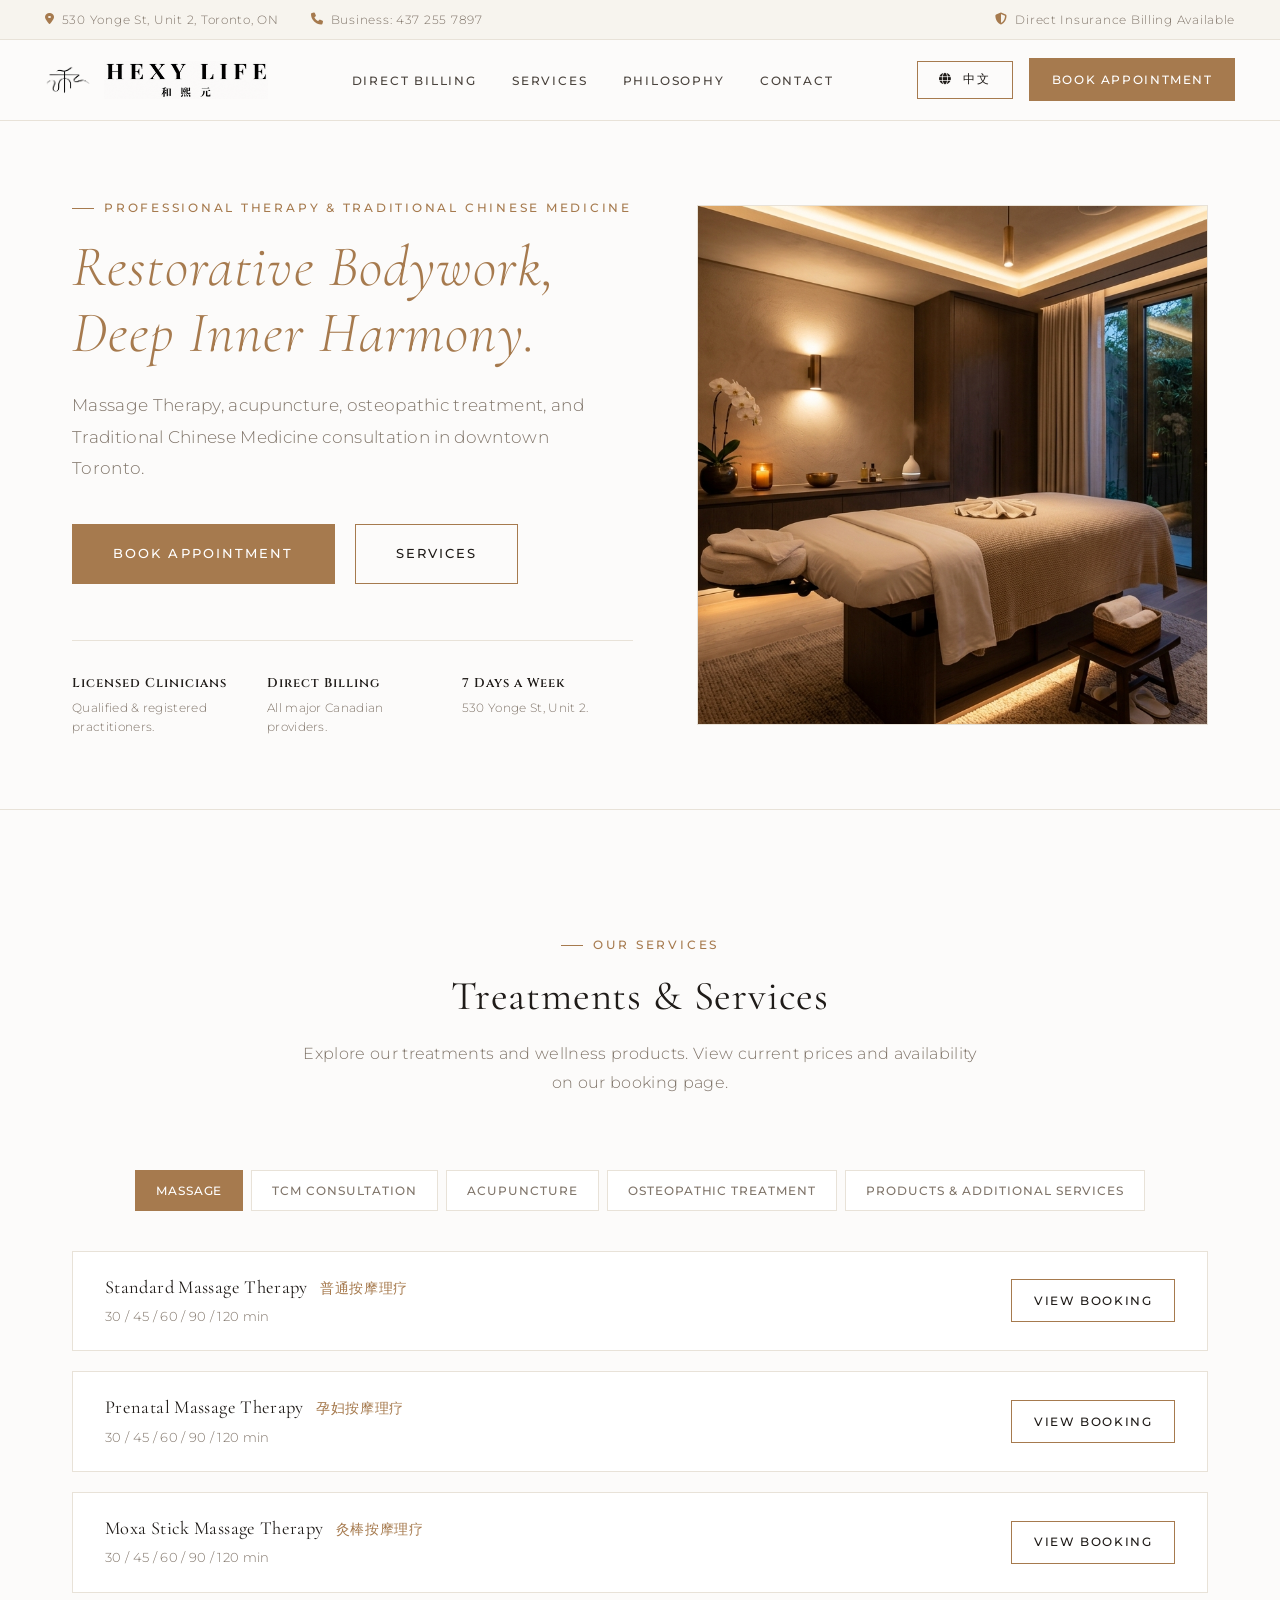
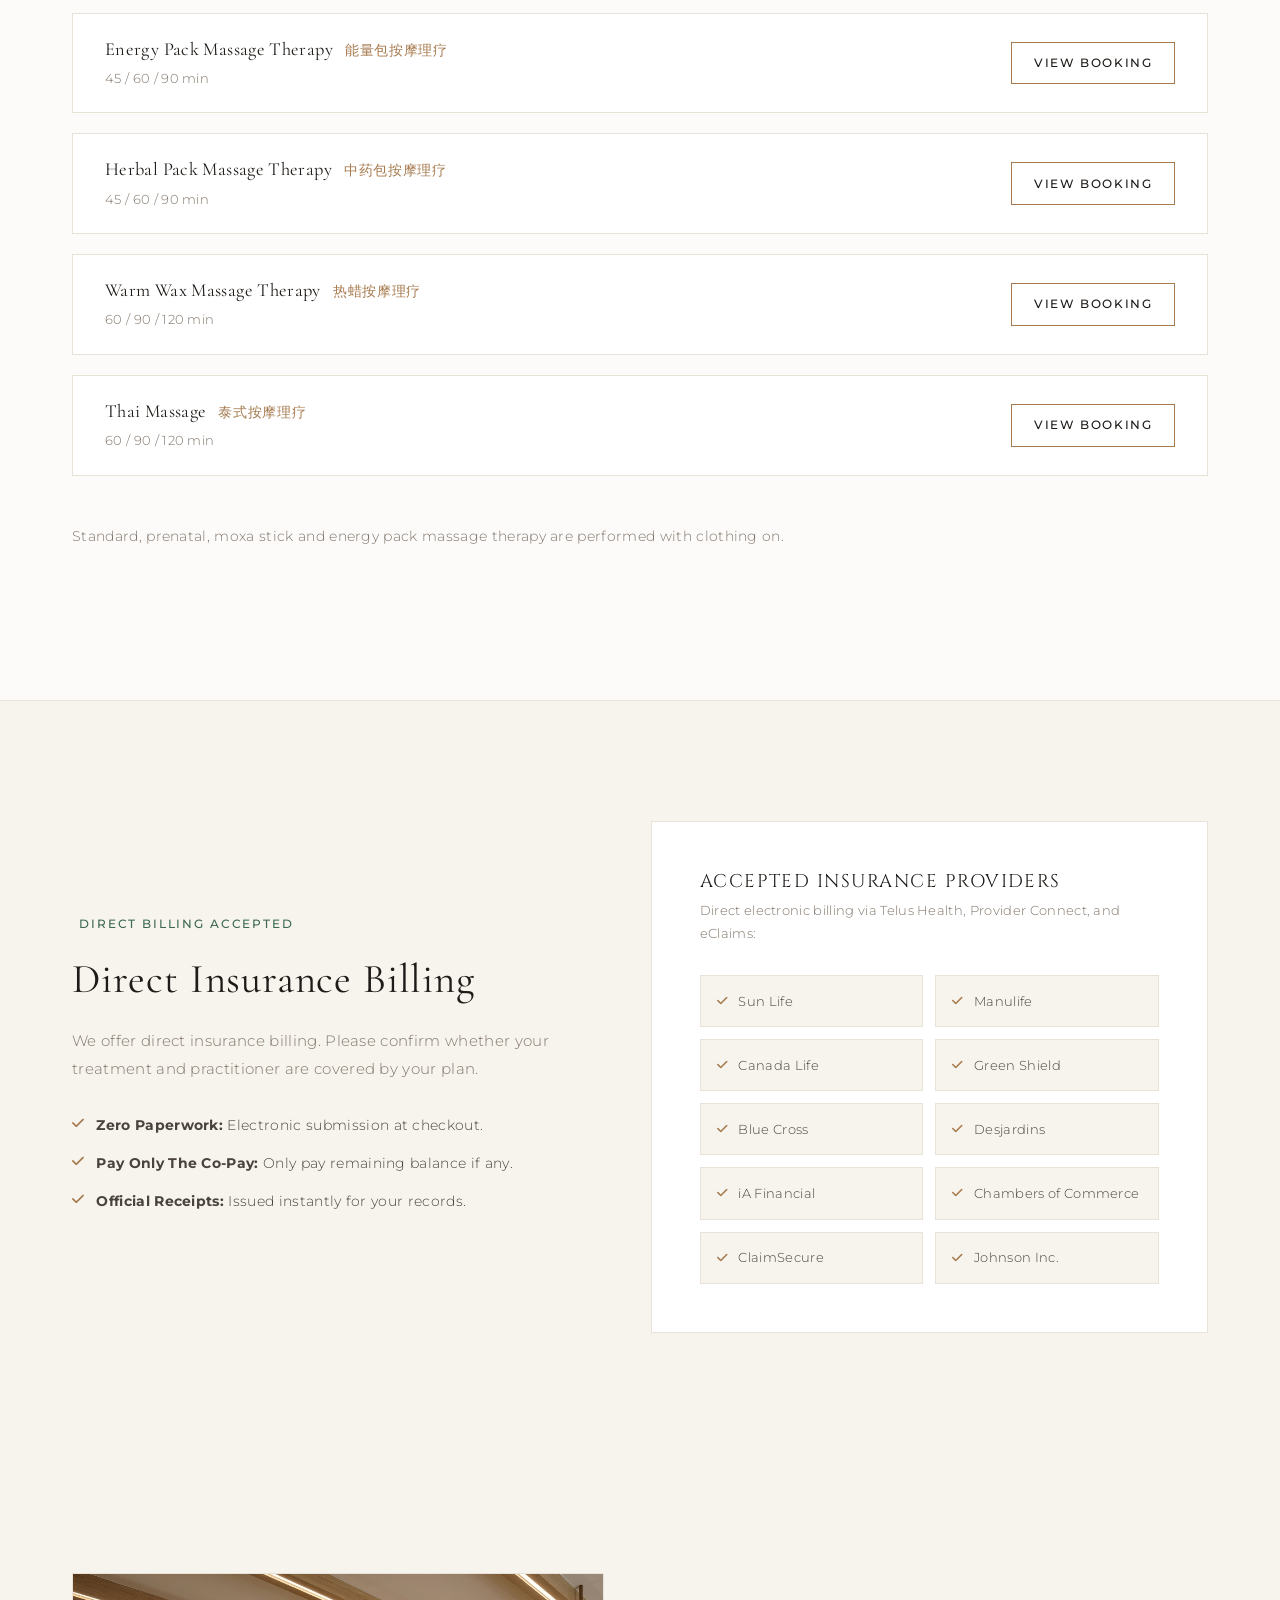
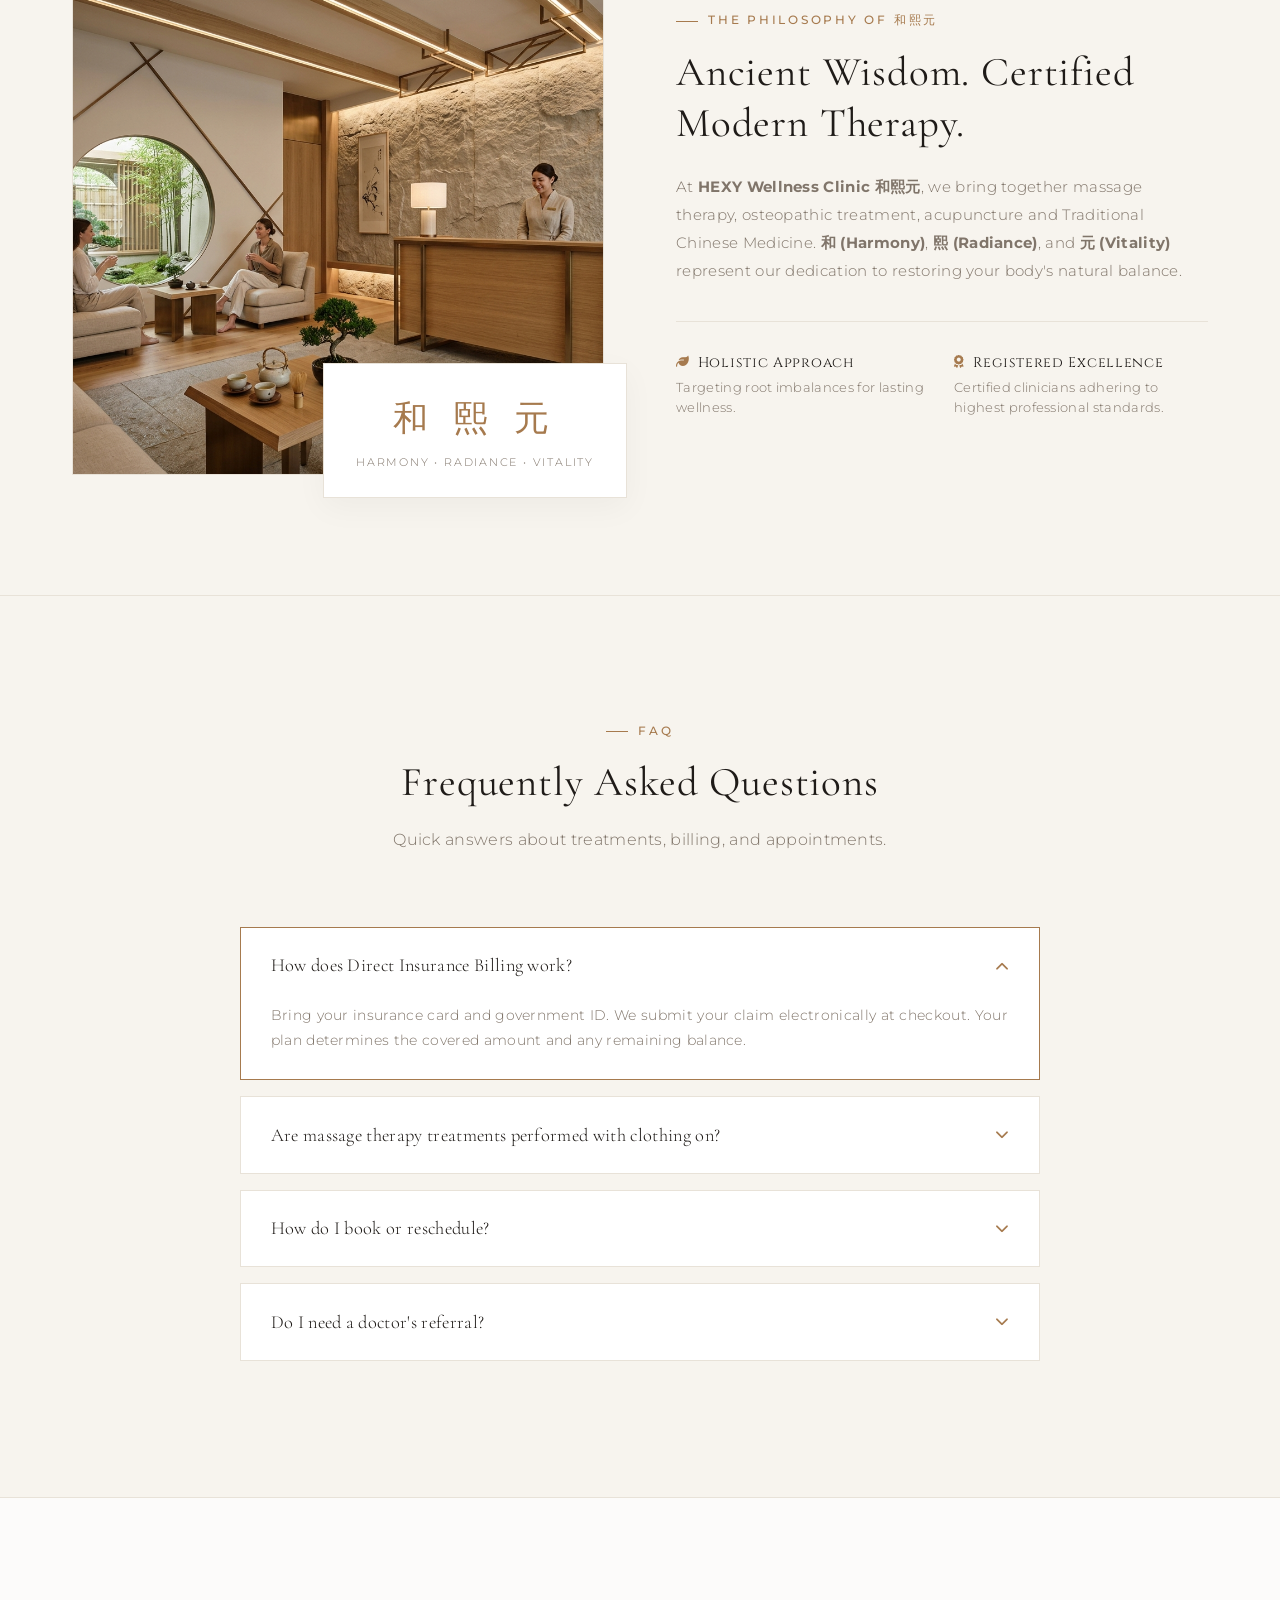
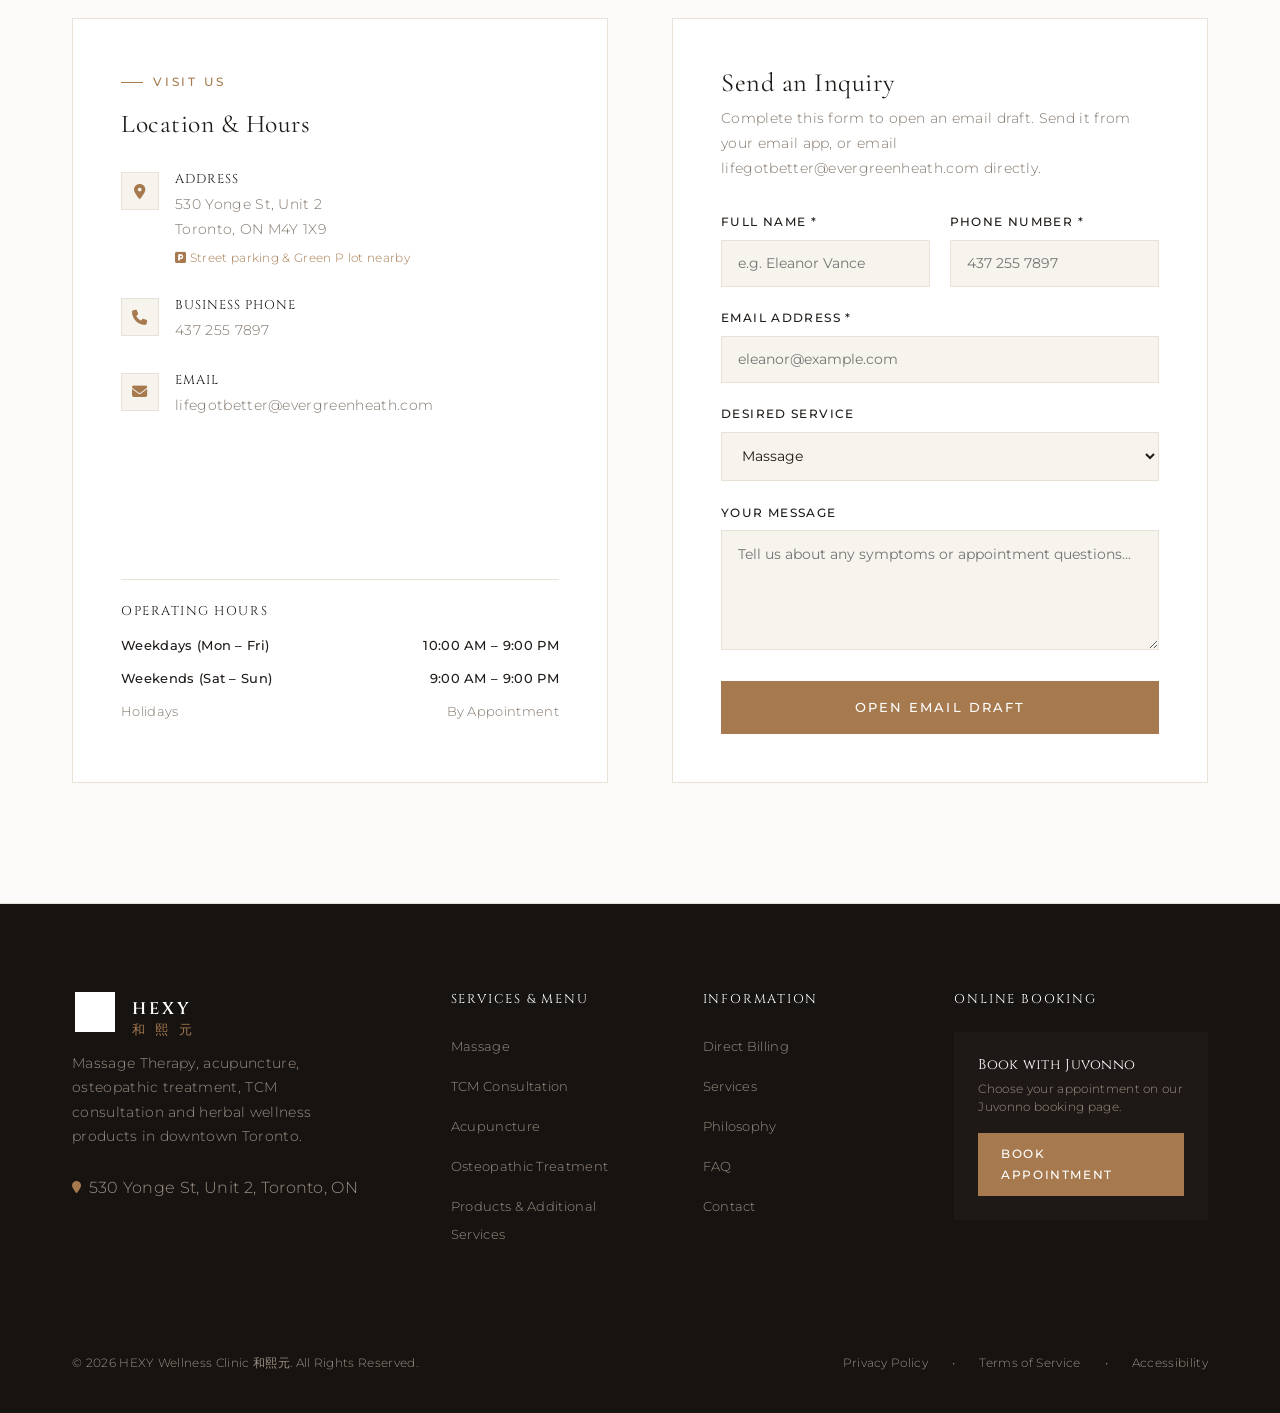
==== index.html @ 4c3847ce "Use Juvonno public customer booking page" ====
<!DOCTYPE html>
<html lang="en">
<head>
  <meta charset="UTF-8">
  <meta name="viewport" content="width=device-width, initial-scale=1.0, maximum-scale=5.0">
  <title>HEXY Wellness Clinic 和熙元 | Professional Therapy & Traditional Chinese Medicine</title>
  <meta name="description" content="HEXY Wellness Clinic 和熙元 at 530 Yonge St, Unit 2, Toronto. Massage Therapy, Acupuncture, Osteopathic Treatment, and TCM Consultation. Direct billing available.">
  <meta name="keywords" content="HEXY Wellness Clinic, 和熙元, Massage Therapy Toronto, Acupuncture Toronto, Osteopathic Treatment, TCM, Direct Billing, 530 Yonge St">
  
  <!-- OpenGraph / Social Meta Tags -->
  <meta property="og:type" content="website">
  <meta property="og:title" content="HEXY Wellness Clinic 和熙元 | Professional Therapy & TCM">
  <meta property="og:description" content="Massage Therapy, Acupuncture, Osteopathic Treatment and Traditional Chinese Medicine in downtown Toronto.">
  <meta property="og:image" content="assets/images/hero-spa.jpg">
  <meta name="theme-color" content="#a67a4e">

  <!-- Prevent Chrome browser automatic translation override -->
  <meta name="google" content="notranslate">

  <!-- Favicon / Logo -->
  <link rel="icon" type="image/png" href="assets/images/logo.png?v=20261117">

  <!-- FontAwesome Icons for Sharp Accents -->
  <link rel="stylesheet" href="https://cdnjs.cloudflare.com/ajax/libs/font-awesome/6.5.1/css/all.min.css">

  <!-- Master Stylesheet -->
  <link rel="stylesheet" href="css/styles.css?v=juvonno-public-20261117-3">

  <!-- Schema.org Structured Data -->
  <script type="application/ld+json">
  {
    "@context": "https://schema.org",
    "@type": "MedicalBusiness",
    "name": "HEXY Wellness Clinic 和熙元",
    "image": "assets/images/hero-spa.jpg",
    "telephone": "+1-437-255-7897",
    "contactPoint": [
      {"@type": "ContactPoint", "telephone": "+1-437-255-7897", "contactType": "business"}
    ],
    "email": "lifegotbetter@evergreenheath.com",
    "url": "https://bestlifemassage.com",
    "address": {
      "@type": "PostalAddress",
      "streetAddress": "530 Yonge St, Unit 2",
      "addressLocality": "Toronto",
      "addressRegion": "ON",
      "postalCode": "M4Y 1X9",
      "addressCountry": "CA"
    },
    "openingHoursSpecification": [
      {
        "@type": "OpeningHoursSpecification",
        "dayOfWeek": ["Monday", "Tuesday", "Wednesday", "Thursday", "Friday"],
        "opens": "10:00",
        "closes": "21:00"
      },
      {
        "@type": "OpeningHoursSpecification",
        "dayOfWeek": ["Saturday", "Sunday"],
        "opens": "09:00",
        "closes": "21:00"
      }
    ]
  }
  </script>
</head>
<body>

  <!-- Top Announcement Bar -->
  <div class="announcement-bar">
    <div class="container announcement-inner">
      <div class="announcement-info">
        <div class="announcement-item announcement-loc">
          <i class="fa-solid fa-location-dot"></i>
          <span data-i18n="announcement_address">530 Yonge St, Unit 2<span class="hide-on-mobile">, Toronto, ON</span></span>
        </div>
        <div class="announcement-item announcement-phone">
          <i class="fa-solid fa-phone"></i>
          <a href="tel:14372557897"><span data-i18n="phone_business_label">Business</span>: 437 255 7897</a>
        </div>
      </div>
      <div class="announcement-info announcement-extra">
        <div class="announcement-item">
          <i class="fa-solid fa-shield-halved"></i>
          <span data-i18n="announcement_billing">Direct Insurance Billing Available</span>
        </div>
      </div>
    </div>
  </div>

  <!-- Main Site Header -->
  <header class="site-header">
    <div class="container header-inner">
      <a href="#home" class="site-logo" aria-label="HEXY Wellness Clinic 和熙元 Home">
        <img src="assets/images/logo.png?v=20261117" alt="HEXY Wellness Clinic 和熙元 Logo" class="site-logo-img">
        <img src="assets/images/wordmark.png" alt="HEXY LIFE 和熙元" class="site-logo-wordmark" width="1240" height="290">
      </a>

      <!-- Desktop Navigation -->
      <nav class="main-nav" aria-label="Primary Navigation">
        <ul class="nav-links">
          <li><a href="#direct-billing" class="nav-link" data-i18n="nav_billing">Direct Billing</a></li>
          <li><a href="#pricing" class="nav-link" data-i18n="nav_pricing">Services</a></li>
          <li><a href="#about" class="nav-link" data-i18n="nav_philosophy">Philosophy</a></li>
          <li><a href="#contact" class="nav-link" data-i18n="nav_contact">Contact</a></li>
        </ul>
      </nav>

      <!-- Header Actions -->
      <div class="header-actions">
        <!-- Language Switcher Button -->
        <button class="btn btn-outline btn-sm js-lang-toggle" aria-label="Switch Language / 切换语言">
          <i class="fa-solid fa-globe"></i> <span class="lang-label">中文</span>
        </button>
        <a class="btn btn-primary btn-sm js-book-trigger" data-service="General Appointment" data-i18n="btn_book_appointment" href="https://hexylife.juvonno.com/portal/publicbook.php" target="_blank" rel="noopener noreferrer">
          Book Appointment
        </a>
        <button class="mobile-toggle" id="mobileToggle" aria-label="Toggle Navigation Menu">
          <i class="fa-solid fa-bars-staggered"></i>
        </button>
      </div>
    </div>
  </header>

  <!-- Mobile Drawer Navigation -->
  <div class="drawer-backdrop" id="drawerBackdrop"></div>
  <aside class="mobile-nav-drawer" id="mobileDrawer">
    <div class="mobile-drawer-header">
      <div class="site-logo">
        <img src="assets/images/logo.png?v=20261117" alt="" class="site-logo-img" width="840" height="840">
        <img src="assets/images/wordmark.png" alt="HEXY LIFE 和熙元" class="site-logo-wordmark" width="1240" height="290">
      </div>
      <button class="modal-close-btn" id="drawerClose" aria-label="Close Menu">
        <i class="fa-solid fa-xmark"></i>
      </button>
    </div>
    <ul class="mobile-nav-links">
      <li><a href="#direct-billing" class="mobile-nav-link" data-i18n="nav_billing">Direct Billing</a></li>
      <li><a href="#pricing" class="mobile-nav-link" data-i18n="nav_pricing">Services</a></li>
      <li><a href="#about" class="mobile-nav-link" data-i18n="nav_philosophy">Philosophy</a></li>
      <li><a href="#faq" class="mobile-nav-link">FAQ</a></li>
      <li><a href="#contact" class="mobile-nav-link" data-i18n="nav_contact">Contact</a></li>
    </ul>
    
    <div style="display:flex; flex-direction:column; gap:0.75rem;">
      <button class="btn btn-outline btn-block js-lang-toggle">
        <i class="fa-solid fa-globe"></i> <span class="lang-label">中文</span>
      </button>
      <a class="btn btn-primary btn-block js-book-trigger" data-service="Mobile Consultation" data-i18n="btn_book_appointment" href="https://hexylife.juvonno.com/portal/publicbook.php" target="_blank" rel="noopener noreferrer">
        Book Appointment
      </a>
    </div>
  </aside>

  <main id="main-content">
    <!-- Hero Section -->
    <section class="hero-section" id="home">
      <div class="container">
        <div class="hero-grid">
          <div class="hero-content">
            <span class="subtitle-badge" data-i18n="hero_badge">Professional Therapy & Traditional Chinese Medicine</span>
            <h1 class="heading-xl hero-title">
              <span data-i18n="hero_title_1">Restorative Bodywork,</span> <br><span data-i18n="hero_title_2">Deep Inner Harmony.</span>
            </h1>
            <p class="hero-lead" data-i18n="hero_lead">Massage Therapy, acupuncture, osteopathic treatment, and Traditional Chinese Medicine consultation in downtown Toronto.</p>
            <div class="hero-cta-group">
              <a class="btn btn-primary btn-lg js-book-trigger" data-service="Initial Treatment" data-i18n="hero_btn_book" href="https://hexylife.juvonno.com/portal/publicbook.php" target="_blank" rel="noopener noreferrer">
                Book Appointment
              </a>
              <a href="#pricing" class="btn btn-outline btn-lg" data-i18n="nav_pricing">Services</a>
            </div>
            <div class="hero-features-list">
              <div class="hero-feature-item">
                <span class="hero-feature-title" data-i18n="hero_feature_1_title">Licensed Clinicians</span>
                <span class="hero-feature-desc" data-i18n="hero_feature_1_desc">Qualified & registered practitioners.</span>
              </div>
              <div class="hero-feature-item">
                <span class="hero-feature-title" data-i18n="hero_feature_2_title">Direct Billing</span>
                <span class="hero-feature-desc" data-i18n="hero_feature_2_desc">All major Canadian providers.</span>
              </div>
              <div class="hero-feature-item">
                <span class="hero-feature-title" data-i18n="hero_feature_3_title">7 Days a Week</span>
                <span class="hero-feature-desc" data-i18n="hero_feature_3_desc">530 Yonge St, Unit 2.</span>
              </div>
            </div>
          </div>

          <div class="hero-visual">
            <div class="hero-image-wrap">
              <img src="assets/images/hero-spa.jpg" alt="HEXY Wellness Clinic 和熙元 Treatment Room" width="1280" height="720">
            </div>
          </div>
        </div>
      </div>
    </section>

    <section class="pricing-section fade-in-section" id="pricing">
      <div class="container">
        <div class="section-header">
          <span class="subtitle-badge" data-i18n="services_badge">Our Services</span>
          <h2 class="heading-lg" data-i18n="services_title">Treatments & Services</h2>
          <p data-i18n="services_intro">Explore our treatments and wellness products. View current prices and availability on our booking page.</p>
        </div>
        <div class="pricing-cat-nav">
          <button class="pricing-cat-btn active" data-pricing-target="cat-massage" data-i18n="category_massage">Massage</button>
          <button class="pricing-cat-btn" data-pricing-target="cat-tcm" data-i18n="category_tcm">TCM Consultation</button>
          <button class="pricing-cat-btn" data-pricing-target="cat-acu" data-i18n="category_acu">Acupuncture</button>
          <button class="pricing-cat-btn" data-pricing-target="cat-osteo" data-i18n="category_osteo">Osteopathic Treatment</button>
          <button class="pricing-cat-btn" data-pricing-target="cat-products" data-i18n="category_products">Products & Additional Services</button>
        </div>
        <div class="pricing-panel active" id="cat-massage">
          <div class="pricing-items-list">
            <div class="pricing-item-card">
              <div class="pricing-item-info">
                <div class="pricing-item-header">
                  <h3 class="pricing-item-title" data-i18n="service_massage_0">Standard Massage Therapy</h3>
                  <span class="pricing-item-cn" data-i18n="service_massage_0_secondary">普通按摩理疗</span>
                </div>
                <p class="pricing-item-desc" data-i18n="service_massage_0_duration">30 / 45 / 60 / 90 / 120 min</p>
              </div>
              <div class="pricing-item-rates">
                <a class="btn btn-outline btn-sm" href="https://hexylife.juvonno.com/portal/publicbook.php" target="_blank" rel="noopener noreferrer" data-service="Standard Massage Therapy" data-i18n="view_booking">View booking</a>
              </div>
            </div>
            <div class="pricing-item-card">
              <div class="pricing-item-info">
                <div class="pricing-item-header">
                  <h3 class="pricing-item-title" data-i18n="service_massage_1">Prenatal Massage Therapy</h3>
                  <span class="pricing-item-cn" data-i18n="service_massage_1_secondary">孕妇按摩理疗</span>
                </div>
                <p class="pricing-item-desc" data-i18n="service_massage_1_duration">30 / 45 / 60 / 90 / 120 min</p>
              </div>
              <div class="pricing-item-rates">
                <a class="btn btn-outline btn-sm" href="https://hexylife.juvonno.com/portal/publicbook.php" target="_blank" rel="noopener noreferrer" data-service="Prenatal Massage Therapy" data-i18n="view_booking">View booking</a>
              </div>
            </div>
            <div class="pricing-item-card">
              <div class="pricing-item-info">
                <div class="pricing-item-header">
                  <h3 class="pricing-item-title" data-i18n="service_massage_2">Moxa Stick Massage Therapy</h3>
                  <span class="pricing-item-cn" data-i18n="service_massage_2_secondary">灸棒按摩理疗</span>
                </div>
                <p class="pricing-item-desc" data-i18n="service_massage_2_duration">30 / 45 / 60 / 90 / 120 min</p>
              </div>
              <div class="pricing-item-rates">
                <a class="btn btn-outline btn-sm" href="https://hexylife.juvonno.com/portal/publicbook.php" target="_blank" rel="noopener noreferrer" data-service="Moxa Stick Massage Therapy" data-i18n="view_booking">View booking</a>
              </div>
            </div>
            <div class="pricing-item-card">
              <div class="pricing-item-info">
                <div class="pricing-item-header">
                  <h3 class="pricing-item-title" data-i18n="service_massage_3">Energy Pack Massage Therapy</h3>
                  <span class="pricing-item-cn" data-i18n="service_massage_3_secondary">能量包按摩理疗</span>
                </div>
                <p class="pricing-item-desc" data-i18n="service_massage_3_duration">45 / 60 / 90 min</p>
              </div>
              <div class="pricing-item-rates">
                <a class="btn btn-outline btn-sm" href="https://hexylife.juvonno.com/portal/publicbook.php" target="_blank" rel="noopener noreferrer" data-service="Energy Pack Massage Therapy" data-i18n="view_booking">View booking</a>
              </div>
            </div>
            <div class="pricing-item-card">
              <div class="pricing-item-info">
                <div class="pricing-item-header">
                  <h3 class="pricing-item-title" data-i18n="service_massage_4">Herbal Pack Massage Therapy</h3>
                  <span class="pricing-item-cn" data-i18n="service_massage_4_secondary">中药包按摩理疗</span>
                </div>
                <p class="pricing-item-desc" data-i18n="service_massage_4_duration">45 / 60 / 90 min</p>
              </div>
              <div class="pricing-item-rates">
                <a class="btn btn-outline btn-sm" href="https://hexylife.juvonno.com/portal/publicbook.php" target="_blank" rel="noopener noreferrer" data-service="Herbal Pack Massage Therapy" data-i18n="view_booking">View booking</a>
              </div>
            </div>
            <div class="pricing-item-card">
              <div class="pricing-item-info">
                <div class="pricing-item-header">
                  <h3 class="pricing-item-title" data-i18n="service_massage_5">Warm Wax Massage Therapy</h3>
                  <span class="pricing-item-cn" data-i18n="service_massage_5_secondary">热蜡按摩理疗</span>
                </div>
                <p class="pricing-item-desc" data-i18n="service_massage_5_duration">60 / 90 / 120 min</p>
              </div>
              <div class="pricing-item-rates">
                <a class="btn btn-outline btn-sm" href="https://hexylife.juvonno.com/portal/publicbook.php" target="_blank" rel="noopener noreferrer" data-service="Warm Wax Massage Therapy" data-i18n="view_booking">View booking</a>
              </div>
            </div>
            <div class="pricing-item-card">
              <div class="pricing-item-info">
                <div class="pricing-item-header">
                  <h3 class="pricing-item-title" data-i18n="service_massage_6">Thai Massage</h3>
                  <span class="pricing-item-cn" data-i18n="service_massage_6_secondary">泰式按摩理疗</span>
                </div>
                <p class="pricing-item-desc" data-i18n="service_massage_6_duration">60 / 90 / 120 min</p>
              </div>
              <div class="pricing-item-rates">
                <a class="btn btn-outline btn-sm" href="https://hexylife.juvonno.com/portal/publicbook.php" target="_blank" rel="noopener noreferrer" data-service="Thai Massage" data-i18n="view_booking">View booking</a>
              </div>
            </div>
          </div>
          <p class="service-menu-note" data-i18n="note_massage">Standard, prenatal, moxa stick and energy pack massage therapy are performed with clothing on.</p>
        </div>
        <div class="pricing-panel" id="cat-tcm">
          <div class="pricing-items-list">
            <div class="pricing-item-card">
              <div class="pricing-item-info">
                <div class="pricing-item-header">
                  <h3 class="pricing-item-title" data-i18n="service_tcm_0">Initial Consultation & Wellness Advice</h3>
                  <span class="pricing-item-cn" data-i18n="service_tcm_0_secondary">首诊及调理建议</span>
                </div>
                <p class="pricing-item-desc" data-i18n="service_tcm_0_duration">30 min</p>
              </div>
              <div class="pricing-item-rates">
                <a class="btn btn-outline btn-sm" href="https://hexylife.juvonno.com/portal/publicbook.php" target="_blank" rel="noopener noreferrer" data-service="Initial Consultation & Wellness Advice" data-i18n="view_booking">View booking</a>
              </div>
            </div>
            <div class="pricing-item-card">
              <div class="pricing-item-info">
                <div class="pricing-item-header">
                  <h3 class="pricing-item-title" data-i18n="service_tcm_1">Follow-up & Herbal Prescription</h3>
                  <span class="pricing-item-cn" data-i18n="service_tcm_1_secondary">复诊开方</span>
                </div>
                <p class="pricing-item-desc" data-i18n="service_tcm_1_duration">15 min</p>
              </div>
              <div class="pricing-item-rates">
                <a class="btn btn-outline btn-sm" href="https://hexylife.juvonno.com/portal/publicbook.php" target="_blank" rel="noopener noreferrer" data-service="Follow-up & Herbal Prescription" data-i18n="view_booking">View booking</a>
              </div>
            </div>
            <div class="pricing-item-card">
              <div class="pricing-item-info">
                <div class="pricing-item-header">
                  <h3 class="pricing-item-title" data-i18n="service_tcm_2">Chinese Herbal Medicine</h3>
                  <span class="pricing-item-cn" data-i18n="service_tcm_2_secondary">中药</span>
                </div>
              </div>
              <div class="pricing-item-rates">
                <a class="btn btn-outline btn-sm" href="https://hexylife.juvonno.com/portal/publicbook.php" target="_blank" rel="noopener noreferrer" data-service="Chinese Herbal Medicine" data-i18n="view_booking">View booking</a>
              </div>
            </div>
          </div>
        </div>
        <div class="pricing-panel" id="cat-acu">
          <div class="pricing-items-list">
            <div class="pricing-item-card">
              <div class="pricing-item-info">
                <div class="pricing-item-header">
                  <h3 class="pricing-item-title" data-i18n="service_acu_0">Standard Acupuncture</h3>
                  <span class="pricing-item-cn" data-i18n="service_acu_0_secondary">普通针灸</span>
                </div>
                <p class="pricing-item-desc" data-i18n="service_acu_0_duration">30 / 45 / 60 / 90 min</p>
              </div>
              <div class="pricing-item-rates">
                <a class="btn btn-outline btn-sm" href="https://hexylife.juvonno.com/portal/publicbook.php" target="_blank" rel="noopener noreferrer" data-service="Standard Acupuncture" data-i18n="view_booking">View booking</a>
              </div>
            </div>
            <div class="pricing-item-card">
              <div class="pricing-item-info">
                <div class="pricing-item-header">
                  <h3 class="pricing-item-title" data-i18n="service_acu_1">Combination Treatment</h3>
                  <span class="pricing-item-cn" data-i18n="service_acu_1_secondary">针灸套餐</span>
                </div>
                <p class="pricing-item-desc" data-i18n="service_acu_1_duration">30 / 45 / 60 / 90 min</p>
              </div>
              <div class="pricing-item-rates">
                <a class="btn btn-outline btn-sm" href="https://hexylife.juvonno.com/portal/publicbook.php" target="_blank" rel="noopener noreferrer" data-service="Combination Treatment" data-i18n="view_booking">View booking</a>
              </div>
            </div>
            <div class="pricing-item-card">
              <div class="pricing-item-info">
                <div class="pricing-item-header">
                  <h3 class="pricing-item-title" data-i18n="service_acu_2">Cheek Acupuncture</h3>
                  <span class="pricing-item-cn" data-i18n="service_acu_2_secondary">颊针</span>
                </div>
              </div>
              <div class="pricing-item-rates">
                <a class="btn btn-outline btn-sm" href="https://hexylife.juvonno.com/portal/publicbook.php" target="_blank" rel="noopener noreferrer" data-service="Cheek Acupuncture" data-i18n="view_booking">View booking</a>
              </div>
            </div>
            <div class="pricing-item-card">
              <div class="pricing-item-info">
                <div class="pricing-item-header">
                  <h3 class="pricing-item-title" data-i18n="service_acu_3">Cheek Acupuncture Package (Auricular Therapy & Herbal Medicine)</h3>
                  <span class="pricing-item-cn" data-i18n="service_acu_3_secondary">颊针套餐（耳穴、中药）</span>
                </div>
              </div>
              <div class="pricing-item-rates">
                <a class="btn btn-outline btn-sm" href="https://hexylife.juvonno.com/portal/publicbook.php" target="_blank" rel="noopener noreferrer" data-service="Cheek Acupuncture Package (Auricular Therapy & Herbal Medicine)" data-i18n="view_booking">View booking</a>
              </div>
            </div>
          </div>
          <p class="service-menu-note" data-i18n="note_acu">Combination options: Gua Sha / Massage Therapy / Moxibustion / Cupping.</p>
        </div>
        <div class="pricing-panel" id="cat-osteo">
          <div class="pricing-items-list">
            <div class="pricing-item-card">
              <div class="pricing-item-info">
                <div class="pricing-item-header">
                  <h3 class="pricing-item-title" data-i18n="service_osteo_0">Standard Osteopathic Treatment</h3>
                  <span class="pricing-item-cn" data-i18n="service_osteo_0_secondary">普通整骨</span>
                </div>
                <p class="pricing-item-desc" data-i18n="service_osteo_0_duration">30 / 45 / 60 / 90 / 120 min</p>
              </div>
              <div class="pricing-item-rates">
                <a class="btn btn-outline btn-sm" href="https://hexylife.juvonno.com/portal/publicbook.php" target="_blank" rel="noopener noreferrer" data-service="Standard Osteopathic Treatment" data-i18n="view_booking">View booking</a>
              </div>
            </div>
            <div class="pricing-item-card">
              <div class="pricing-item-info">
                <div class="pricing-item-header">
                  <h3 class="pricing-item-title" data-i18n="service_osteo_1">Osteopathic Treatment with Moxa Sticks</h3>
                  <span class="pricing-item-cn" data-i18n="service_osteo_1_secondary">灸棒整骨</span>
                </div>
                <p class="pricing-item-desc" data-i18n="service_osteo_1_duration">30 / 45 / 60 / 90 / 120 min</p>
              </div>
              <div class="pricing-item-rates">
                <a class="btn btn-outline btn-sm" href="https://hexylife.juvonno.com/portal/publicbook.php" target="_blank" rel="noopener noreferrer" data-service="Osteopathic Treatment with Moxa Sticks" data-i18n="view_booking">View booking</a>
              </div>
            </div>
            <div class="pricing-item-card">
              <div class="pricing-item-info">
                <div class="pricing-item-header">
                  <h3 class="pricing-item-title" data-i18n="service_osteo_2">Osteopathic Treatment with Energy Packs</h3>
                  <span class="pricing-item-cn" data-i18n="service_osteo_2_secondary">能量包整骨</span>
                </div>
                <p class="pricing-item-desc" data-i18n="service_osteo_2_duration">45 / 60 / 90 min</p>
              </div>
              <div class="pricing-item-rates">
                <a class="btn btn-outline btn-sm" href="https://hexylife.juvonno.com/portal/publicbook.php" target="_blank" rel="noopener noreferrer" data-service="Osteopathic Treatment with Energy Packs" data-i18n="view_booking">View booking</a>
              </div>
            </div>
            <div class="pricing-item-card">
              <div class="pricing-item-info">
                <div class="pricing-item-header">
                  <h3 class="pricing-item-title" data-i18n="service_osteo_3">Osteopathic Treatment with Herbal Packs</h3>
                  <span class="pricing-item-cn" data-i18n="service_osteo_3_secondary">中药包整骨</span>
                </div>
                <p class="pricing-item-desc" data-i18n="service_osteo_3_duration">45 / 60 / 90 min</p>
              </div>
              <div class="pricing-item-rates">
                <a class="btn btn-outline btn-sm" href="https://hexylife.juvonno.com/portal/publicbook.php" target="_blank" rel="noopener noreferrer" data-service="Osteopathic Treatment with Herbal Packs" data-i18n="view_booking">View booking</a>
              </div>
            </div>
          </div>
        </div>
        <div class="pricing-panel" id="cat-products">
          <div class="pricing-items-list">
            <div class="pricing-item-card">
              <div class="pricing-item-info">
                <div class="pricing-item-header">
                  <h3 class="pricing-item-title" data-i18n="service_products_0">Chinese Herbal Eye Mask</h3>
                  <span class="pricing-item-cn" data-i18n="service_products_0_secondary">中药眼罩</span>
                </div>
              </div>
              <div class="pricing-item-rates">
                <a class="btn btn-outline btn-sm" href="https://hexylife.juvonno.com/portal/publicbook.php" target="_blank" rel="noopener noreferrer" data-service="Chinese Herbal Eye Mask" data-i18n="view_booking">View booking</a>
              </div>
            </div>
            <div class="pricing-item-card">
              <div class="pricing-item-info">
                <div class="pricing-item-header">
                  <h3 class="pricing-item-title" data-i18n="service_products_1">Neck Pillow</h3>
                  <span class="pricing-item-cn" data-i18n="service_products_1_secondary">颈枕</span>
                </div>
              </div>
              <div class="pricing-item-rates">
                <a class="btn btn-outline btn-sm" href="https://hexylife.juvonno.com/portal/publicbook.php" target="_blank" rel="noopener noreferrer" data-service="Neck Pillow" data-i18n="view_booking">View booking</a>
              </div>
            </div>
            <div class="pricing-item-card">
              <div class="pricing-item-info">
                <div class="pricing-item-header">
                  <h3 class="pricing-item-title" data-i18n="service_products_2">Herbal Pillow (Sleep, Stress Relief & Mood Support)</h3>
                  <span class="pricing-item-cn" data-i18n="service_products_2_secondary">药枕（安眠、减压、情绪调理）</span>
                </div>
              </div>
              <div class="pricing-item-rates">
                <a class="btn btn-outline btn-sm" href="https://hexylife.juvonno.com/portal/publicbook.php" target="_blank" rel="noopener noreferrer" data-service="Herbal Pillow (Sleep, Stress Relief & Mood Support)" data-i18n="view_booking">View booking</a>
              </div>
            </div>
            <div class="pricing-item-card">
              <div class="pricing-item-info">
                <div class="pricing-item-header">
                  <h3 class="pricing-item-title" data-i18n="service_products_3">Herbal Sachet</h3>
                  <span class="pricing-item-cn" data-i18n="service_products_3_secondary">香囊</span>
                </div>
              </div>
              <div class="pricing-item-rates">
                <a class="btn btn-outline btn-sm" href="https://hexylife.juvonno.com/portal/publicbook.php" target="_blank" rel="noopener noreferrer" data-service="Herbal Sachet" data-i18n="view_booking">View booking</a>
              </div>
            </div>
            <div class="pricing-item-card">
              <div class="pricing-item-info">
                <div class="pricing-item-header">
                  <h3 class="pricing-item-title" data-i18n="service_products_4">Auricular Acupressure Patches</h3>
                  <span class="pricing-item-cn" data-i18n="service_products_4_secondary">耳穴贴</span>
                </div>
              </div>
              <div class="pricing-item-rates">
                <a class="btn btn-outline btn-sm" href="https://hexylife.juvonno.com/portal/publicbook.php" target="_blank" rel="noopener noreferrer" data-service="Auricular Acupressure Patches" data-i18n="view_booking">View booking</a>
              </div>
            </div>
            <div class="pricing-item-card">
              <div class="pricing-item-info">
                <div class="pricing-item-header">
                  <h3 class="pricing-item-title" data-i18n="service_products_5">Chinese Herbal Patch Treatment</h3>
                  <span class="pricing-item-cn" data-i18n="service_products_5_secondary">中药贴</span>
                </div>
              </div>
              <div class="pricing-item-rates">
                <a class="btn btn-outline btn-sm" href="https://hexylife.juvonno.com/portal/publicbook.php" target="_blank" rel="noopener noreferrer" data-service="Chinese Herbal Patch Treatment" data-i18n="view_booking">View booking</a>
              </div>
            </div>
            <div class="pricing-item-card">
              <div class="pricing-item-info">
                <div class="pricing-item-header">
                  <h3 class="pricing-item-title" data-i18n="service_products_6">Sanfu Herbal Patch Treatment</h3>
                  <span class="pricing-item-cn" data-i18n="service_products_6_secondary">三伏贴</span>
                </div>
              </div>
              <div class="pricing-item-rates">
                <a class="btn btn-outline btn-sm" href="https://hexylife.juvonno.com/portal/publicbook.php" target="_blank" rel="noopener noreferrer" data-service="Sanfu Herbal Patch Treatment" data-i18n="view_booking">View booking</a>
              </div>
            </div>
            <div class="pricing-item-card">
              <div class="pricing-item-info">
                <div class="pricing-item-header">
                  <h3 class="pricing-item-title" data-i18n="service_products_7">Shikong Solar-Term Energy Tea</h3>
                  <span class="pricing-item-cn" data-i18n="service_products_7_secondary">时空节气能量茶</span>
                </div>
              </div>
              <div class="pricing-item-rates">
                <a class="btn btn-outline btn-sm" href="https://hexylife.juvonno.com/portal/publicbook.php" target="_blank" rel="noopener noreferrer" data-service="Shikong Solar-Term Energy Tea" data-i18n="view_booking">View booking</a>
              </div>
            </div>
            <div class="pricing-item-card">
              <div class="pricing-item-info">
                <div class="pricing-item-header">
                  <h3 class="pricing-item-title" data-i18n="service_products_8">Chinese Herbal Pills</h3>
                  <span class="pricing-item-cn" data-i18n="service_products_8_secondary">中药丸</span>
                </div>
              </div>
              <div class="pricing-item-rates">
                <a class="btn btn-outline btn-sm" href="https://hexylife.juvonno.com/portal/publicbook.php" target="_blank" rel="noopener noreferrer" data-service="Chinese Herbal Pills" data-i18n="view_booking">View booking</a>
              </div>
            </div>
          </div>
          <p class="service-menu-note" data-i18n="note_products">Herbal eye mask: Two-month supply plus two months of herbal patches; four months total.<br>Sanfu treatment: Consultation excluded. Initial TCM consultation required for first-time clients.<br>Solar-term tea: Advance booking and payment required; approximately 15 days per solar term.<br>Herbal pills: Three to four bottles per one-month course.</p>
        </div>
      </div>
    </section>

<!-- Direct Insurance Billing Section -->
    <section class="insurance-section fade-in-section" id="direct-billing">
      <div class="container">
        <div class="insurance-wrapper">
          <div class="insurance-text">
            <span class="insurance-badge"><i class="fa-solid fa-shield-check"></i> <span data-i18n="billing_badge">Direct Billing Accepted</span></span>
            <h2 class="heading-lg" data-i18n="billing_title">Direct Insurance Billing</h2>
            <p data-i18n="billing_desc">We offer direct insurance billing. Please confirm whether your treatment and practitioner are covered by your plan.</p>
            <ul class="insurance-checklist">
              <li><i class="fa-solid fa-check"></i> <span data-i18n="billing_check1"><strong>Zero Paperwork:</strong> Electronic submission at checkout.</span></li>
              <li><i class="fa-solid fa-check"></i> <span data-i18n="billing_check2"><strong>Pay Only The Co-Pay:</strong> Only pay remaining balance if any.</span></li>
              <li><i class="fa-solid fa-check"></i> <span data-i18n="billing_check3"><strong>Official Receipts:</strong> Issued instantly for your records.</span></li>
            </ul>
          </div>

          <div class="insurance-providers-card">
            <h3 data-i18n="billing_providers_title">Accepted Insurance Providers</h3>
            <p data-i18n="billing_providers_desc">Direct electronic billing via Telus Health, Provider Connect, and eClaims:</p>
            <div class="provider-tags-grid">
              <div class="provider-tag"><i class="fa-solid fa-check"></i> Sun Life</div>
              <div class="provider-tag"><i class="fa-solid fa-check"></i> Manulife</div>
              <div class="provider-tag"><i class="fa-solid fa-check"></i> Canada Life</div>
              <div class="provider-tag"><i class="fa-solid fa-check"></i> Green Shield</div>
              <div class="provider-tag"><i class="fa-solid fa-check"></i> Blue Cross</div>
              <div class="provider-tag"><i class="fa-solid fa-check"></i> Desjardins</div>
              <div class="provider-tag"><i class="fa-solid fa-check"></i> iA Financial</div>
              <div class="provider-tag"><i class="fa-solid fa-check"></i> Chambers of Commerce</div>
              <div class="provider-tag"><i class="fa-solid fa-check"></i> ClaimSecure</div>
              <div class="provider-tag"><i class="fa-solid fa-check"></i> Johnson Inc.</div>
            </div>
          </div>
        </div>
      </div>
    </section>

    <!-- About & Philosophy Section -->
    <section class="about-section fade-in-section" id="about">
      <div class="container">
        <div class="about-grid">
          <div class="about-image-wrapper">
            <img src="assets/images/clinic-interior.jpg" alt="HEXY Wellness Clinic 和熙元 Interior" width="800" height="600" loading="lazy">
            <div class="about-seal-card">
              <div class="about-seal-kanji">和 熙 元</div>
              <div class="about-seal-meaning" data-i18n="about_seal_meaning">Harmony • Radiance • Vitality</div>
            </div>
          </div>

          <div class="about-content">
            <span class="subtitle-badge" data-i18n="about_badge">The Philosophy of 和熙元</span>
            <h2 class="heading-lg" data-i18n="about_title">Ancient Wisdom. Certified Modern Therapy.</h2>
            <p data-i18n="about_p1">At <strong>HEXY Wellness Clinic 和熙元</strong>, we bring together massage therapy, osteopathic treatment, acupuncture and Traditional Chinese Medicine. <strong>和 (Harmony)</strong>, <strong>熙 (Radiance)</strong>, and <strong>元 (Vitality)</strong> represent our dedication to restoring your body's natural balance.</p>

            <div class="philosophy-points">
              <div class="philosophy-point">
                <h4><i class="fa-solid fa-leaf"></i> <span data-i18n="about_point1_title">Holistic Approach</span></h4>
                <p data-i18n="about_point1_desc">Targeting root imbalances for lasting wellness.</p>
              </div>
              <div class="philosophy-point">
                <h4><i class="fa-solid fa-award"></i> <span data-i18n="about_point2_title">Registered Excellence</span></h4>
                <p data-i18n="about_point2_desc">Certified clinicians adhering to highest professional standards.</p>
              </div>
            </div>
          </div>
        </div>
      </div>
    </section>

    <!-- FAQ Accordion Section -->
    <section class="faq-section fade-in-section" id="faq">
      <div class="container">
        <div class="section-header">
          <span class="subtitle-badge" data-i18n="faq_badge">FAQ</span>
          <h2 class="heading-lg" data-i18n="faq_title">Frequently Asked Questions</h2>
          <p data-i18n="faq_subtitle">Quick answers about treatments, billing, and appointments.</p>
        </div>

        <div class="faq-container">
          <div class="faq-item active">
            <div class="faq-header">
              <span class="faq-question" data-i18n="faq_q1">How does Direct Insurance Billing work?</span>
              <i class="fa-solid fa-chevron-down faq-icon"></i>
            </div>
            <div class="faq-body" data-i18n="faq_a1">
              Bring your insurance card and government ID. We submit your claim electronically at checkout. Your plan determines the covered amount and any remaining balance.
            </div>
          </div>

          <div class="faq-item">
            <div class="faq-header">
              <span class="faq-question" data-i18n="faq_q2">Are massage therapy treatments performed with clothing on?</span>
              <i class="fa-solid fa-chevron-down faq-icon"></i>
            </div>
            <div class="faq-body" data-i18n="faq_a2">Standard, prenatal, moxa stick and energy pack massage therapy are performed with clothing on.</div>
          </div>

          <div class="faq-item">
            <div class="faq-header">
              <span class="faq-question" data-i18n="faq_q3">How do I book or reschedule?</span>
              <i class="faq-icon fa-solid fa-chevron-down"></i>
            </div>
            <div class="faq-body" data-i18n="faq_a3">
              Click any 'Book Appointment' button to choose your time slot. Your confirmation email contains a direct link to reschedule up to 24 hours in advance.
            </div>
          </div>

          <div class="faq-item">
            <div class="faq-header">
              <span class="faq-question" data-i18n="faq_q4">Do I need a doctor's referral?</span>
              <i class="fa-solid fa-chevron-down faq-icon"></i>
            </div>
            <div class="faq-body" data-i18n="faq_a4">
              A doctor's referral is not required to receive treatment, though some specific insurance plans may require one for reimbursement.
            </div>
          </div>
        </div>
      </div>
    </section>

    <!-- Location, Hours & Email Inquiry Form -->
    <section class="contact-section fade-in-section" id="contact">
      <div class="container">
        <div class="contact-grid">
          
          <!-- Clinic Info Card -->
          <div class="clinic-info-card">
            <div>
              <span class="subtitle-badge" data-i18n="contact_badge">Visit Us</span>
              <h2 class="heading-md" data-i18n="contact_title">Location & Hours</h2>

              <div class="contact-details-list">
                <div class="contact-detail-item">
                  <div class="contact-detail-icon"><i class="fa-solid fa-location-dot"></i></div>
                  <div class="contact-detail-content">
                    <h4 data-i18n="contact_addr_title">Address</h4>
                    <p data-i18n="contact_addr_val">530 Yonge St, Unit 2<br>Toronto, ON M4Y 1X9</p>
                    <p style="font-size:0.78rem; margin-top:0.35rem; color:var(--primary);">
                      <i class="fa-solid fa-square-parking"></i> <span data-i18n="contact_parking_tip">Street parking & Green P lot nearby</span>
                    </p>
                  </div>
                </div>

                <div class="contact-detail-item">
                  <div class="contact-detail-icon"><i class="fa-solid fa-phone"></i></div>
                  <div class="contact-detail-content">
                    <h4 data-i18n="contact_business_phone_title">Business Phone</h4>
                    <p><a href="tel:14372557897">437 255 7897</a></p>
                  </div>
                </div>

                <div class="contact-detail-item">
                  <div class="contact-detail-icon"><i class="fa-solid fa-envelope"></i></div>
                  <div class="contact-detail-content">
                    <h4 data-i18n="contact_email_title">Email</h4>
                    <p><a href="mailto:lifegotbetter@evergreenheath.com">lifegotbetter@evergreenheath.com</a></p>
                  </div>
                </div>
              </div>
            </div>

            <!-- Hours Table -->
            <div class="hours-table">
              <h4 style="font-family:var(--font-display); font-size:0.8rem; text-transform:uppercase; letter-spacing:0.12em; margin-bottom:0.85rem; color:var(--text-main);" data-i18n="contact_hours_title">Operating Hours</h4>
              <div class="hours-row highlight">
                <span data-i18n="hours_mf">Weekdays (Mon – Fri)</span>
                <span>10:00 AM – 9:00 PM</span>
              </div>
              <div class="hours-row highlight">
                <span data-i18n="hours_ss">Weekends (Sat – Sun)</span>
                <span>9:00 AM – 9:00 PM</span>
              </div>
              <div class="hours-row">
                <span data-i18n="hours_holidays">Holidays</span>
                <span data-i18n="hours_holidays_val">By Appointment</span>
              </div>
            </div>
          </div>

          <!-- Email Inquiry Form -->
          <div class="contact-form-card">
            <h3 data-i18n="contact_form_title">Send an Inquiry</h3>
            <p data-i18n="contact_form_subtitle">Complete this form to open an email draft. Send it from your email app, or email lifegotbetter@evergreenheath.com directly.</p>

            <form name="contact" action="mailto:lifegotbetter@evergreenheath.com" method="GET" id="clinicContactForm">
              <div class="form-row">
                <div class="form-group">
                  <label for="name" data-i18n="form_name_label">Full Name *</label>
                  <input type="text" id="name" name="name" class="form-input" placeholder="e.g. Eleanor Vance" data-i18n-ph="form_name_ph" required>
                </div>
                <div class="form-group">
                  <label for="phone" data-i18n="form_phone_label">Phone Number *</label>
                  <input type="tel" id="phone" name="phone" class="form-input" placeholder="437 255 7897" data-i18n-ph="form_phone_ph" required>
                </div>
              </div>

              <div class="form-group">
                <label for="email" data-i18n="form_email_label">Email Address *</label>
                <input type="email" id="email" name="email" class="form-input" placeholder="eleanor@example.com" data-i18n-ph="form_email_ph" required>
              </div>

              <div class="form-group">
                <label for="treatment-select" data-i18n="form_service_label">Desired Service</label>
                <select id="treatment-select" name="treatment" class="form-select"><option value="Massage" data-i18n="category_massage">Massage</option>
<option value="TCM Consultation" data-i18n="category_tcm">TCM Consultation</option>
<option value="Acupuncture" data-i18n="category_acu">Acupuncture</option>
<option value="Osteopathic Treatment" data-i18n="category_osteo">Osteopathic Treatment</option>
<option value="Products & Additional Services" data-i18n="category_products">Products & Additional Services</option>
<option value="General Question" data-i18n="inquiry_general">General Question</option></select>
              </div>

              <div class="form-group">
                <label for="message" data-i18n="form_message_label">Your Message</label>
                <textarea id="message" name="message" class="form-textarea" placeholder="Tell us about any symptoms or appointment questions..." data-i18n-ph="form_message_ph"></textarea>
              </div>

              <button type="submit" class="btn btn-primary btn-block btn-lg" data-i18n="form_btn_send">
                Open Email Draft
              </button>
            </form>
          </div>

        </div>
      </div>
    </section>
  </main>

  <!-- Sharp Architectural Footer -->
  <footer class="site-footer">
    <div class="container">
      <div class="footer-grid">
        
        <!-- Col 1: Brand -->
        <div class="footer-brand">
          <div class="site-logo">
            <img src="assets/images/logo.png?v=20261117" alt="HEXY Wellness Clinic 和熙元 Logo" class="site-logo-img">
            <div class="site-logo-text">
              <span class="site-logo-title" style="color:#ffffff;">HEXY</span>
              <span class="site-logo-kanji">和 熙 元</span>
            </div>
          </div>
          <p data-i18n="footer_desc">Massage Therapy, acupuncture, osteopathic treatment, TCM consultation and herbal wellness products in downtown Toronto.</p>
          <div class="announcement-item" style="color:var(--dark-muted);">
            <i class="fa-solid fa-location-pin" style="color:var(--primary);"></i>
            <span data-i18n="announcement_address">530 Yonge St, Unit 2, Toronto, ON</span>
          </div>
        </div>

        <!-- Col 2: Treatments -->
        <div class="footer-col">
          <h4 data-i18n="footer_col_treatments">Services & Menu</h4>
          <ul class="footer-links">
<li><a href="#pricing" data-i18n="category_massage">Massage</a></li>
<li><a href="#pricing" data-i18n="category_tcm">TCM Consultation</a></li>
<li><a href="#pricing" data-i18n="category_acu">Acupuncture</a></li>
<li><a href="#pricing" data-i18n="category_osteo">Osteopathic Treatment</a></li>
<li><a href="#pricing" data-i18n="category_products">Products & Additional Services</a></li>
</ul>
        </div>

        <!-- Col 3: Quick Links -->
        <div class="footer-col">
          <h4 data-i18n="footer_col_info">Information</h4>
          <ul class="footer-links">
            <li><a href="#direct-billing" data-i18n="nav_billing">Direct Billing</a></li>
            <li><a href="#pricing" data-i18n="nav_pricing">Services</a></li>
            <li><a href="#about" data-i18n="nav_philosophy">Philosophy</a></li>
            <li><a href="#faq">FAQ</a></li>
            <li><a href="#contact" data-i18n="nav_contact">Location & Hours</a></li>
          </ul>
        </div>

        <!-- Col 4: Online Booking -->
        <div class="footer-col">
          <h4 data-i18n="footer_col_booking">Online Booking</h4>
          <div class="footer-booking-box">
            <h5 data-i18n="footer_booking_title">Book with Juvonno</h5>
            <p data-i18n="footer_booking_desc">Choose your appointment on our Juvonno booking page.</p>
            <a class="btn btn-primary btn-sm btn-block js-book-trigger" data-service="Footer Booking" data-i18n="btn_book_appointment" href="https://hexylife.juvonno.com/portal/publicbook.php" target="_blank" rel="noopener noreferrer">
              Book Appointment
            </a>
          </div>
        </div>

      </div>

      <!-- Footer Bottom -->
      <div class="footer-bottom">
        <p>&copy; <span id="currentYear">2026</span> HEXY Wellness Clinic 和熙元. <span data-i18n="footer_rights">All Rights Reserved.</span></p>
        <div class="footer-legal-links">
          <a href="#home">Privacy Policy</a>
          <span>•</span>
          <a href="#home">Terms of Service</a>
          <span>•</span>
          <a href="#home">Accessibility</a>
        </div>
      </div>
    </div>
  </footer>

  <!-- Mobile Quick Action Sticky Bar -->
  <div class="mobile-bottom-bar" aria-label="Mobile Quick Actions">
    <div class="mobile-bottom-inner">
      <a href="tel:14372557897" class="mobile-bottom-btn-call">
        <i class="fa-solid fa-phone"></i> <span data-i18n="mobile_call">Call Business</span>
      </a>
      <a class="mobile-bottom-btn-book js-book-trigger" data-service="Mobile Bottom Bar" data-i18n="btn_book_appointment" href="https://hexylife.juvonno.com/portal/publicbook.php" target="_blank" rel="noopener noreferrer">
        <i class="fa-solid fa-calendar-check"></i> <span>Book Appointment</span>
      </a>
    </div>
  </div>

  <!-- Toast Notification Container -->
  <div class="toast-notification" id="toastNotification">
    <i class="fa-solid fa-circle-check"></i>
    <span>Welcome to HEXY Wellness Clinic 和熙元</span>
  </div>

  <!-- Scripts -->
  <script src="js/config.js?v=juvonno-public-20261117-3"></script>
  <script src="js/i18n.js?v=juvonno-public-20261117-3"></script>
  <script src="js/main.js?v=juvonno-public-20261117-3"></script>
  <script>
    document.getElementById('currentYear').textContent = new Date().getFullYear();
  </script>
</body>
</html>
---- css/styles.css ----
/* ==========================================================================
   BEST LIFE 和熙元 - Massage Therapy & Holistic Wellness Clinic
   Clean Editorial Zen Design System
   Color Theme: #a67a4e | Sharp Architectural Lines (0px Radius)
   Inspirations: WaterSenseSpa & OsteoTuina
   ========================================================================== */

/* --------------------------------------------------------------------------
   Google Fonts Import
   -------------------------------------------------------------------------- */
@import url('https://fonts.googleapis.com/css2?family=Cormorant+Garamond:ital,wght@0,300;0,400;0,500;0,600;1,400&family=Montserrat:wght@300;400;500;600&family=Cinzel:wght@400;500;600&display=swap');

/* --------------------------------------------------------------------------
   Design Tokens & CSS Variables
   -------------------------------------------------------------------------- */
:root {
  /* Brand Colors */
  --primary: #a67a4e;
  --primary-light: #c2986f;
  --primary-dark: #8c6239;
  --primary-subtle: #faf6f0;
  --primary-glow: rgba(166, 122, 78, 0.12);
  --primary-border: rgba(166, 122, 78, 0.28);

  /* Light & Clean Palette */
  --bg-main: #fcfbfa;
  --bg-surface: #f7f4ee;
  --bg-card: #ffffff;
  --bg-subtle: #f2ece2;
  
  /* Text & Contrast */
  --text-main: #1f1b18;
  --text-body: #4a433d;
  --text-muted: #80756a;
  --text-light: #ab9f93;

  /* Borders & Hairlines */
  --border-light: #e8e2d8;
  --border-subtle: #f0eae0;
  --border-dark: #2d2621;

  /* Dark Accents (Used sparingly for luxury contrast) */
  --dark-bg: #161311;
  --dark-surface: #1e1916;
  --dark-card: #26201c;
  --dark-text: #f8f4ee;
  --dark-muted: #9e9185;

  /* Accents */
  --accent-green: #3d6852;
  --accent-green-bg: #f1f7f4;

  /* Typography */
  --font-serif: 'Cormorant Garamond', Garamond, 'Times New Roman', serif;
  --font-display: 'Cinzel', 'Cormorant Garamond', Georgia, serif;
  --font-body: 'Montserrat', -apple-system, BlinkMacSystemFont, 'Segoe UI', Roboto, sans-serif;

  /* Spacing & Layout */
  --container-max: 1200px;
  --header-height: 80px;
  --section-pad: 7.5rem 0;

  /* Transitions */
  --transition-fast: 0.25s cubic-bezier(0.16, 1, 0.3, 1);
  --transition-smooth: 0.4s cubic-bezier(0.16, 1, 0.3, 1);
}

/* --------------------------------------------------------------------------
   Global Reset & Zero Radius Enforcement
   -------------------------------------------------------------------------- */
*, *::before, *::after {
  box-sizing: border-box;
  margin: 0;
  padding: 0;
  border-radius: 0 !important; /* Sharp architectural aesthetic */
}

html {
  font-size: 16px;
  scroll-behavior: smooth;
  -webkit-font-smoothing: antialiased;
  -moz-osx-font-smoothing: grayscale;
}

body {
  font-family: var(--font-body);
  background-color: var(--bg-main);
  color: var(--text-body);
  line-height: 1.75;
  font-weight: 300;
  letter-spacing: 0.02em;
  overflow-x: hidden;
}

img {
  max-width: 100%;
  height: auto;
  display: block;
}

a {
  color: inherit;
  text-decoration: none;
  transition: all var(--transition-fast);
}

button, input, textarea, select {
  font-family: inherit;
  font-size: inherit;
  color: inherit;
}

/* Container */
.container {
  width: 100%;
  max-width: var(--container-max);
  margin-left: auto;
  margin-right: auto;
  padding-left: 2rem;
  padding-right: 2rem;
}

/* --------------------------------------------------------------------------
   Clean Editorial Typography
   -------------------------------------------------------------------------- */
h1, h2, h3, h4, h5, h6 {
  font-family: var(--font-serif);
  font-weight: 400;
  color: var(--text-main);
  line-height: 1.25;
  letter-spacing: 0.02em;
}

.heading-xl {
  font-size: clamp(2.5rem, 4.5vw, 4rem);
  line-height: 1.15;
  font-weight: 400;
}

.heading-lg {
  font-size: clamp(2rem, 3.2vw, 2.75rem);
  font-weight: 400;
}

.heading-md {
  font-size: clamp(1.4rem, 2vw, 1.85rem);
}

.heading-sm {
  font-size: 1.15rem;
  font-family: var(--font-display);
  letter-spacing: 0.08em;
}

.subtitle-badge {
  display: inline-block;
  font-family: var(--font-body);
  font-size: 0.72rem;
  font-weight: 500;
  letter-spacing: 0.24em;
  text-transform: uppercase;
  color: var(--primary);
  margin-bottom: 1rem;
  position: relative;
  padding-left: 2rem;
}

.subtitle-badge::before {
  content: '';
  position: absolute;
  left: 0;
  top: 50%;
  width: 1.35rem;
  height: 1px;
  background-color: var(--primary);
}

.section-header {
  text-align: center;
  max-width: 680px;
  margin: 0 auto 4.5rem auto;
}

.section-header p {
  font-size: 1rem;
  color: var(--text-muted);
  margin-top: 1.1rem;
  line-height: 1.8;
}

/* --------------------------------------------------------------------------
   Clean Minimalist Buttons
   -------------------------------------------------------------------------- */
.btn {
  display: inline-flex;
  align-items: center;
  justify-content: center;
  gap: 0.65rem;
  font-family: var(--font-body);
  font-size: 0.76rem;
  font-weight: 500;
  letter-spacing: 0.16em;
  text-transform: uppercase;
  padding: 0.95rem 2rem;
  border: 1px solid transparent;
  cursor: pointer;
  transition: all var(--transition-fast);
  background: transparent;
}

.btn-primary {
  background-color: var(--primary);
  color: #ffffff;
  border-color: var(--primary);
}

.btn-primary:hover {
  background-color: var(--primary-dark);
  border-color: var(--primary-dark);
}

.btn-dark {
  background-color: var(--dark-bg);
  color: #ffffff;
  border-color: var(--dark-bg);
}

.btn-dark:hover {
  background-color: var(--primary);
  border-color: var(--primary);
}

.btn-outline {
  background-color: transparent;
  color: var(--text-main);
  border-color: var(--primary);
}

.btn-outline:hover {
  background-color: var(--primary);
  color: #ffffff;
}

.btn-outline-light {
  background-color: transparent;
  color: #ffffff;
  border-color: rgba(255, 255, 255, 0.4);
}

.btn-outline-light:hover {
  background-color: #ffffff;
  border-color: #ffffff;
  color: var(--dark-bg);
}

.btn-sm {
  padding: 0.65rem 1.35rem;
  font-size: 0.72rem;
  letter-spacing: 0.14em;
}

.btn-lg {
  padding: 1.1rem 2.5rem;
  font-size: 0.82rem;
}

.btn-block {
  width: 100%;
}

/* --------------------------------------------------------------------------
   Top Announcement Bar (Clean Hairline)
   -------------------------------------------------------------------------- */
.announcement-bar {
  background-color: var(--bg-surface);
  color: var(--text-muted);
  font-size: 0.76rem;
  letter-spacing: 0.06em;
  padding: 0.55rem 0;
  border-bottom: 1px solid var(--border-light);
}

.announcement-inner {
  display: flex;
  justify-content: space-between;
  align-items: center;
  flex-wrap: wrap;
  gap: 0.75rem;
}

.announcement-info {
  display: flex;
  align-items: center;
  gap: 2rem;
}

.announcement-item {
  display: inline-flex;
  align-items: center;
  gap: 0.45rem;
}

.announcement-item i {
  color: var(--primary);
  font-size: 0.75rem;
}

.announcement-item a:hover {
  color: var(--primary);
}

.announcement-tag {
  color: var(--primary);
  font-weight: 500;
  letter-spacing: 0.1em;
  text-transform: uppercase;
}

/* --------------------------------------------------------------------------
   Site Header & Navigation (Airy & Clean - Full Width Alignment)
   -------------------------------------------------------------------------- */
.site-header {
  position: sticky;
  top: 0;
  background-color: rgba(252, 251, 250, 0.95);
  backdrop-filter: blur(16px);
  -webkit-backdrop-filter: blur(16px);
  border-bottom: 1px solid var(--border-light);
  z-index: 100;
  transition: background-color var(--transition-fast);
}

.site-header .container,
.announcement-bar .container {
  max-width: 100%;
  padding-left: clamp(1.5rem, 3.5vw, 3.5rem);
  padding-right: clamp(1.5rem, 3.5vw, 3.5rem);
}

.site-header.is-scrolled {
  background-color: rgba(255, 255, 255, 0.98);
  box-shadow: 0 4px 20px rgba(0, 0, 0, 0.03);
}

.header-inner {
  display: flex;
  align-items: center;
  justify-content: space-between;
  height: var(--header-height);
  width: 100%;
}

.site-logo {
  display: flex;
  align-items: center;
  gap: 0.85rem;
  flex-shrink: 0;
}

.site-logo-img {
  height: 46px;
  width: 46px;
  object-fit: contain;
  mix-blend-mode: multiply;
}

.site-logo-wordmark {
  display: block;
  width: 164px;
  height: auto;
  object-fit: contain;
  mix-blend-mode: multiply;
}

.site-logo-text {
  display: flex;
  flex-direction: column;
}

.site-logo-title {
  font-family: var(--font-display);
  font-size: 1.05rem;
  font-weight: 600;
  letter-spacing: 0.18em;
  color: var(--text-main);
  line-height: 1.1;
}

.site-logo-kanji {
  font-family: var(--font-serif);
  font-size: 0.82rem;
  letter-spacing: 0.3em;
  color: var(--primary);
  font-weight: 500;
}

/* Main Navigation (Centered in the header) */
.main-nav {
  display: flex;
  align-items: center;
  justify-content: center;
  flex-grow: 1;
}

.nav-links {
  display: flex;
  align-items: center;
  list-style: none;
  gap: 2.2rem;
}

.header-actions {
  display: flex;
  align-items: center;
  gap: 1rem;
  flex-shrink: 0;
  justify-content: flex-end;
}


.nav-link {
  font-family: var(--font-body);
  font-size: 0.75rem;
  font-weight: 500;
  letter-spacing: 0.15em;
  text-transform: uppercase;
  color: var(--text-body);
  padding: 0.5rem 0;
  position: relative;
}

.nav-link::after {
  content: '';
  position: absolute;
  bottom: 0;
  left: 0;
  width: 0%;
  height: 1px;
  background-color: var(--primary);
  transition: width var(--transition-fast);
}

.nav-link:hover {
  color: var(--primary);
}

.nav-link:hover::after {
  width: 100%;
}

.mobile-toggle {
  display: none;
  background: none;
  border: 1px solid var(--border-light);
  padding: 0.55rem;
  cursor: pointer;
  color: var(--text-main);
}


/* --------------------------------------------------------------------------
   Hero Section (Airy, Minimalist Editorial)
   -------------------------------------------------------------------------- */
.hero-section {
  position: relative;
  background-color: var(--bg-main);
  border-bottom: 1px solid var(--border-light);
  overflow: hidden;
}

.hero-grid {
  display: grid;
  grid-template-columns: 1.1fr 0.9fr;
  min-height: calc(84vh - var(--header-height));
  align-items: center;
}

.hero-content {
  padding: 4.5rem 4rem 4.5rem 0;
}

.hero-title {
  color: var(--text-main);
  margin-bottom: 1.5rem;
}

.hero-title span {
  color: var(--primary);
  font-style: italic;
  font-weight: 300;
}

.hero-lead {
  font-size: 1.05rem;
  color: var(--text-muted);
  max-width: 520px;
  line-height: 1.85;
  margin-bottom: 2.5rem;
}

.hero-cta-group {
  display: flex;
  align-items: center;
  gap: 1.25rem;
  flex-wrap: wrap;
  margin-bottom: 3.5rem;
}

.hero-features-list {
  display: grid;
  grid-template-columns: repeat(3, 1fr);
  gap: 1.5rem;
  padding-top: 2rem;
  border-top: 1px solid var(--border-light);
}

.hero-feature-item {
  display: flex;
  flex-direction: column;
  gap: 0.25rem;
}

.hero-feature-title {
  font-family: var(--font-display);
  font-size: 0.8rem;
  font-weight: 600;
  letter-spacing: 0.08em;
  color: var(--text-main);
}

.hero-feature-desc {
  font-size: 0.78rem;
  color: var(--text-muted);
  line-height: 1.5;
}

.hero-visual {
  position: relative;
  height: 520px;
}

.hero-image-wrap {
  width: 100%;
  height: 100%;
  border: 1px solid var(--border-light);
  overflow: hidden;
}

.hero-image-wrap img {
  width: 100%;
  height: 100%;
  object-fit: cover;
}

.hero-floating-card {
  position: absolute;
  bottom: 2rem;
  left: -2rem;
  background: var(--bg-card);
  border: 1px solid var(--border-light);
  padding: 1.35rem 1.65rem;
  max-width: 250px;
  box-shadow: 0 10px 30px rgba(0, 0, 0, 0.04);
}

.hero-card-number {
  font-family: var(--font-serif);
  font-size: 2rem;
  font-weight: 400;
  color: var(--primary);
  line-height: 1;
}

.hero-card-label {
  font-size: 0.72rem;
  letter-spacing: 0.1em;
  text-transform: uppercase;
  color: var(--text-muted);
  margin-top: 0.35rem;
}

/* --------------------------------------------------------------------------
   Quick Highlights Bar (Clean Minimal Dividers)
   -------------------------------------------------------------------------- */
.highlights-bar {
  background-color: var(--bg-card);
  border-bottom: 1px solid var(--border-light);
  padding: 2.5rem 0;
}

.highlights-grid {
  display: grid;
  grid-template-columns: repeat(4, 1fr);
  gap: 2rem;
}

.highlight-card {
  display: flex;
  align-items: flex-start;
  gap: 1rem;
}

.highlight-icon {
  width: 38px;
  height: 38px;
  border: 1px solid var(--border-light);
  background: var(--bg-surface);
  display: flex;
  align-items: center;
  justify-content: center;
  color: var(--primary);
  font-size: 0.95rem;
  flex-shrink: 0;
}

.highlight-text h4 {
  font-size: 0.9rem;
  font-family: var(--font-display);
  letter-spacing: 0.05em;
  margin-bottom: 0.2rem;
}

.highlight-text p {
  font-size: 0.78rem;
  color: var(--text-muted);
  line-height: 1.5;
}

/* --------------------------------------------------------------------------
   Treatments & Services Section (Clean Frameless Cards)
   -------------------------------------------------------------------------- */
.services-section {
  padding: var(--section-pad);
  background-color: var(--bg-surface);
  border-bottom: 1px solid var(--border-light);
}

.filter-tabs {
  display: flex;
  justify-content: center;
  align-items: center;
  gap: 0.5rem;
  margin-bottom: 4rem;
  flex-wrap: wrap;
}

.filter-btn {
  font-family: var(--font-body);
  font-size: 0.74rem;
  font-weight: 500;
  letter-spacing: 0.14em;
  text-transform: uppercase;
  padding: 0.65rem 1.4rem;
  background: var(--bg-card);
  color: var(--text-muted);
  border: 1px solid var(--border-light);
  cursor: pointer;
  transition: all var(--transition-fast);
}

.filter-btn:hover {
  border-color: var(--primary);
  color: var(--primary);
}

.filter-btn.active {
  background: var(--primary);
  color: #ffffff;
  border-color: var(--primary);
}

.services-grid {
  display: grid;
  grid-template-columns: repeat(3, 1fr);
  gap: 2.2rem;
}

.service-card {
  background: var(--bg-card);
  border: 1px solid var(--border-light);
  display: flex;
  flex-direction: column;
  transition: all var(--transition-smooth);
}

.service-card:hover {
  border-color: var(--primary-border);
  box-shadow: 0 12px 30px rgba(0, 0, 0, 0.04);
}

.service-image-box {
  position: relative;
  height: 230px;
  overflow: hidden;
  border-bottom: 1px solid var(--border-light);
}

.service-image-box img {
  width: 100%;
  height: 100%;
  object-fit: cover;
  transition: transform var(--transition-smooth);
}

.service-card:hover .service-image-box img {
  transform: scale(1.03);
}

.service-badge {
  position: absolute;
  top: 1rem;
  left: 1rem;
  background: rgba(255, 255, 255, 0.92);
  backdrop-filter: blur(8px);
  color: var(--text-main);
  font-family: var(--font-body);
  font-size: 0.68rem;
  letter-spacing: 0.12em;
  text-transform: uppercase;
  padding: 0.25rem 0.65rem;
  border: 1px solid var(--border-light);
  font-weight: 500;
}

.service-badge.rmt {
  color: var(--accent-green);
  border-color: rgba(61, 104, 82, 0.25);
  background: #ffffff;
}

.service-body {
  padding: 2.2rem;
  display: flex;
  flex-direction: column;
  flex-grow: 1;
}

.service-meta {
  display: flex;
  align-items: center;
  justify-content: space-between;
  margin-bottom: 0.75rem;
}

.service-tag {
  font-size: 0.7rem;
  letter-spacing: 0.18em;
  text-transform: uppercase;
  color: var(--primary);
  font-weight: 500;
}

.service-duration {
  font-size: 0.76rem;
  color: var(--text-muted);
  display: inline-flex;
  align-items: center;
  gap: 0.35rem;
}

.service-title {
  font-size: 1.45rem;
  margin-bottom: 0.85rem;
  line-height: 1.3;
}

.service-desc {
  font-size: 0.88rem;
  color: var(--text-muted);
  line-height: 1.7;
  margin-bottom: 1.5rem;
}

.service-benefits {
  list-style: none;
  margin-bottom: 1.75rem;
  padding-top: 1rem;
  border-top: 1px solid var(--border-subtle);
}

.service-benefits li {
  font-size: 0.82rem;
  color: var(--text-body);
  display: flex;
  align-items: center;
  gap: 0.5rem;
  margin-bottom: 0.45rem;
}

.service-benefits li i {
  color: var(--primary);
  font-size: 0.75rem;
}

.service-footer {
  margin-top: auto;
  display: flex;
  align-items: center;
  justify-content: space-between;
  gap: 1rem;
  padding-top: 1.25rem;
  border-top: 1px solid var(--border-light);
}

.service-price {
  display: flex;
  flex-direction: column;
}

.service-price-label {
  font-size: 0.68rem;
  text-transform: uppercase;
  letter-spacing: 0.12em;
  color: var(--text-light);
}

.service-price-val {
  font-family: var(--font-serif);
  font-size: 1.4rem;
  color: var(--primary-dark);
  font-weight: 400;
}

/* --------------------------------------------------------------------------
   Acuity Scheduling Section (Serene & Clean)
   -------------------------------------------------------------------------- */
.acuity-booking-section {
  background-color: var(--bg-main);
  padding: var(--section-pad);
  border-bottom: 1px solid var(--border-light);
}

.acuity-container-card {
  background: var(--bg-card);
  border: 1px solid var(--border-light);
  padding: 3rem;
  box-shadow: 0 10px 30px rgba(0, 0, 0, 0.02);
}

.acuity-top-bar {
  display: flex;
  align-items: center;
  justify-content: space-between;
  flex-wrap: wrap;
  gap: 1rem;
  padding-bottom: 1.5rem;
  border-bottom: 1px solid var(--border-light);
  margin-bottom: 2rem;
}

.acuity-badge-live {
  display: inline-flex;
  align-items: center;
  gap: 0.45rem;
  font-size: 0.72rem;
  letter-spacing: 0.12em;
  text-transform: uppercase;
  color: var(--accent-green);
  background: var(--accent-green-bg);
  padding: 0.3rem 0.75rem;
  border: 1px solid rgba(61, 104, 82, 0.2);
  font-weight: 500;
}

.acuity-badge-live .pulse-dot {
  width: 6px;
  height: 6px;
  background-color: var(--accent-green);
  display: inline-block;
}

.acuity-frame-wrap {
  width: 100%;
  min-height: 620px;
  background: #ffffff;
  border: 1px solid var(--border-light);
}

.acuity-frame-wrap iframe {
  width: 100%;
  height: 620px;
  border: none;
}

.acuity-steps-grid {
  display: grid;
  grid-template-columns: repeat(3, 1fr);
  gap: 2rem;
  margin-top: 2.5rem;
  padding-top: 2.2rem;
  border-top: 1px solid var(--border-light);
}

.acuity-step-item {
  display: flex;
  align-items: flex-start;
  gap: 1rem;
}

.acuity-step-number {
  font-family: var(--font-serif);
  font-size: 1.25rem;
  color: var(--primary);
  width: 34px;
  height: 34px;
  border: 1px solid var(--primary-border);
  background: var(--primary-subtle);
  display: flex;
  align-items: center;
  justify-content: center;
  flex-shrink: 0;
}

.acuity-step-content h4 {
  font-size: 0.88rem;
  font-family: var(--font-display);
  margin-bottom: 0.25rem;
}

.acuity-step-content p {
  font-size: 0.8rem;
  color: var(--text-muted);
  line-height: 1.55;
}

/* --------------------------------------------------------------------------
   Direct Insurance Billing (Minimalist Clean)
   -------------------------------------------------------------------------- */
.insurance-section {
  padding: var(--section-pad);
  background-color: var(--bg-surface);
  border-bottom: 1px solid var(--border-light);
}

.insurance-wrapper {
  display: grid;
  grid-template-columns: 1fr 1.1fr;
  gap: 4.5rem;
  align-items: center;
}

.insurance-badge {
  display: inline-flex;
  align-items: center;
  gap: 0.45rem;
  font-size: 0.72rem;
  letter-spacing: 0.16em;
  text-transform: uppercase;
  color: var(--accent-green);
  margin-bottom: 1.25rem;
  font-weight: 500;
}

.insurance-text h2 {
  margin-bottom: 1.35rem;
}

.insurance-text p {
  color: var(--text-muted);
  font-size: 0.95rem;
  line-height: 1.85;
  margin-bottom: 1.85rem;
}

.insurance-checklist {
  list-style: none;
  margin-bottom: 2.2rem;
}

.insurance-checklist li {
  display: flex;
  align-items: flex-start;
  gap: 0.75rem;
  font-size: 0.88rem;
  color: var(--text-body);
  margin-bottom: 0.85rem;
}

.insurance-checklist li i {
  color: var(--primary);
  margin-top: 4px;
  font-size: 0.85rem;
}

.insurance-providers-card {
  background: var(--bg-card);
  border: 1px solid var(--border-light);
  padding: 3rem;
}

.insurance-providers-card h3 {
  font-size: 1.15rem;
  font-family: var(--font-display);
  letter-spacing: 0.08em;
  text-transform: uppercase;
  margin-bottom: 0.4rem;
}

.insurance-providers-card p {
  font-size: 0.82rem;
  color: var(--text-muted);
  margin-bottom: 1.85rem;
}

.provider-tags-grid {
  display: grid;
  grid-template-columns: repeat(2, 1fr);
  gap: 0.75rem;
}

.provider-tag {
  background: var(--bg-surface);
  border: 1px solid var(--border-light);
  padding: 0.85rem 1rem;
  display: flex;
  align-items: center;
  gap: 0.65rem;
  font-size: 0.82rem;
  color: var(--text-body);
  transition: all var(--transition-fast);
}

.provider-tag:hover {
  border-color: var(--primary);
  color: var(--primary);
  background: #ffffff;
}

.provider-tag i {
  color: var(--primary);
  font-size: 0.75rem;
}

/* --------------------------------------------------------------------------
   Price Menu (Editorial Minimalist Table)
   -------------------------------------------------------------------------- */
.pricing-section {
  padding: var(--section-pad);
  background-color: var(--bg-main);
  border-bottom: 1px solid var(--border-light);
}

.pricing-table-wrapper {
  background: var(--bg-card);
  border: 1px solid var(--border-light);
  margin-bottom: 4rem;
  overflow-x: auto;
}

.pricing-table {
  width: 100%;
  border-collapse: collapse;
  text-align: left;
}

.pricing-table th, .pricing-table td {
  padding: 1.35rem 1.85rem;
  border-bottom: 1px solid var(--border-light);
}

.pricing-table th {
  background: var(--bg-surface);
  font-family: var(--font-display);
  font-size: 0.76rem;
  letter-spacing: 0.12em;
  text-transform: uppercase;
  color: var(--text-main);
  font-weight: 600;
}

.pricing-table td {
  font-size: 0.9rem;
}

.pricing-table tr:last-child td {
  border-bottom: none;
}

.pricing-table tr:hover td {
  background: var(--primary-subtle);
}

.treatment-col-title {
  font-family: var(--font-serif);
  font-size: 1.15rem;
  color: var(--text-main);
}

.treatment-col-desc {
  font-size: 0.78rem;
  color: var(--text-muted);
  margin-top: 0.2rem;
}

.price-val-highlight {
  font-family: var(--font-serif);
  font-size: 1.15rem;
  color: var(--primary-dark);
}

.pricing-scope-notice {
  background: var(--bg-surface);
  border: 1px solid var(--border-light);
  border-left: 3px solid var(--primary);
  padding: 1.25rem 1.75rem;
  margin-bottom: 2.5rem;
  display: flex;
  align-items: center;
  gap: 1rem;
  font-size: 0.84rem;
  color: var(--text-body);
  line-height: 1.6;
}

.pricing-scope-notice i {
  color: var(--primary);
  font-size: 1.1rem;
  flex-shrink: 0;
}

.pricing-cat-nav {
  display: flex;
  flex-wrap: wrap;
  gap: 0.5rem;
  margin-bottom: 2.5rem;
  justify-content: center;
}

.pricing-cat-btn {
  font-family: var(--font-body);
  font-size: 0.76rem;
  font-weight: 500;
  letter-spacing: 0.08em;
  text-transform: uppercase;
  padding: 0.75rem 1.25rem;
  background: var(--bg-card);
  color: var(--text-muted);
  border: 1px solid var(--border-light);
  cursor: pointer;
  transition: all var(--transition-fast);
}

.pricing-cat-btn:hover {
  border-color: var(--primary);
  color: var(--primary);
}

.pricing-cat-btn.active {
  background: var(--primary);
  color: #ffffff;
  border-color: var(--primary);
}

.pricing-panel {
  display: none;
  animation: fadeIn 0.35s ease forwards;
}

.pricing-panel.active {
  display: block;
}

.pricing-items-list {
  display: flex;
  flex-direction: column;
  gap: 1.25rem;
  margin-bottom: 3rem;
}

.pricing-item-card {
  background: var(--bg-card);
  border: 1px solid var(--border-light);
  padding: 1.5rem 2rem;
  display: flex;
  justify-content: space-between;
  align-items: center;
  gap: 1.5rem;
  transition: all var(--transition-fast);
}

.pricing-item-card:hover {
  border-color: var(--primary-border);
  box-shadow: 0 4px 16px rgba(0, 0, 0, 0.03);
}

.pricing-item-info {
  flex: 1;
}

.pricing-item-header {
  display: flex;
  align-items: baseline;
  gap: 0.75rem;
  margin-bottom: 0.35rem;
  flex-wrap: wrap;
}

.pricing-item-title {
  font-family: var(--font-serif);
  font-size: 1.15rem;
  color: var(--text-main);
}

.pricing-item-cn {
  font-size: 0.85rem;
  color: var(--primary);
  font-weight: 500;
  letter-spacing: 0.05em;
}

.pricing-item-desc {
  font-size: 0.82rem;
  color: var(--text-muted);
  line-height: 1.55;
}

.service-menu-note {
  color: var(--text-muted);
  font-size: 0.85rem;
  line-height: 1.8;
  margin-bottom: 2rem;
}

.pricing-item-rates {
  display: flex;
  align-items: center;
  gap: 0.75rem;
  flex-wrap: wrap;
  justify-content: flex-end;
}

.rate-pill {
  background: var(--bg-surface);
  border: 1px solid var(--border-light);
  padding: 0.5rem 0.85rem;
  text-align: center;
  display: inline-flex;
  flex-direction: column;
  gap: 0.15rem;
}

.rate-pill-dur {
  font-size: 0.68rem;
  color: var(--text-muted);
  text-transform: uppercase;
  letter-spacing: 0.05em;
}

.rate-pill-price {
  font-family: var(--font-serif);
  font-size: 1.05rem;
  color: var(--text-main);
  font-weight: 600;
}

.products-grid {
  display: grid;
  grid-template-columns: repeat(3, 1fr);
  gap: 1.5rem;
  margin-bottom: 3rem;
}

.product-card {
  background: var(--bg-card);
  border: 1px solid var(--border-light);
  padding: 2rem 1.75rem;
  display: flex;
  flex-direction: column;
  justify-content: space-between;
  transition: all var(--transition-fast);
}

.product-card:hover {
  border-color: var(--primary);
  transform: translateY(-2px);
}

.product-card-top {
  margin-bottom: 1.5rem;
}

.product-card-title {
  font-family: var(--font-serif);
  font-size: 1.15rem;
  color: var(--text-main);
  margin-bottom: 0.2rem;
}

.product-card-cn {
  font-size: 0.82rem;
  color: var(--primary);
  font-weight: 500;
  margin-bottom: 0.75rem;
}

.product-card-desc {
  font-size: 0.8rem;
  color: var(--text-muted);
  line-height: 1.6;
}

.product-card-footer {
  display: flex;
  justify-content: space-between;
  align-items: center;
  padding-top: 1rem;
  border-top: 1px solid var(--border-light);
}

.product-card-price {
  font-family: var(--font-serif);
  font-size: 1.25rem;
  color: var(--primary-dark);
  font-weight: 600;
}

@media (max-width: 900px) {
  .pricing-item-card {
    flex-direction: column;
    align-items: flex-start;
  }
  .pricing-item-rates {
    width: 100%;
    justify-content: flex-start;
  }
  .products-grid {
    grid-template-columns: 1fr;
  }
}

/* --------------------------------------------------------------------------
   About & Philosophy ("和熙元")
   -------------------------------------------------------------------------- */
.about-section {
  padding: var(--section-pad);
  background-color: var(--bg-surface);
  border-bottom: 1px solid var(--border-light);
}

.about-grid {
  display: grid;
  grid-template-columns: 1fr 1fr;
  gap: 4.5rem;
  align-items: center;
}

.about-image-wrapper {
  position: relative;
  border: 1px solid var(--border-light);
}

.about-image-wrapper img {
  width: 100%;
  height: 500px;
  object-fit: cover;
}

.about-seal-card {
  position: absolute;
  bottom: -1.5rem;
  right: -1.5rem;
  background: var(--bg-card);
  border: 1px solid var(--border-light);
  padding: 1.5rem 2rem;
  text-align: center;
  box-shadow: 0 10px 30px rgba(0, 0, 0, 0.04);
}

.about-seal-kanji {
  font-family: var(--font-serif);
  font-size: 2.2rem;
  color: var(--primary);
  letter-spacing: 0.25em;
}

.about-seal-meaning {
  font-size: 0.7rem;
  text-transform: uppercase;
  letter-spacing: 0.16em;
  color: var(--text-muted);
  margin-top: 0.25rem;
}

.about-content h2 {
  margin-bottom: 1.5rem;
}

.about-content p {
  color: var(--text-muted);
  font-size: 0.95rem;
  line-height: 1.85;
  margin-bottom: 1.5rem;
}

.philosophy-points {
  display: grid;
  grid-template-columns: 1fr 1fr;
  gap: 1.5rem;
  margin-top: 2.2rem;
  padding-top: 2rem;
  border-top: 1px solid var(--border-light);
}

.philosophy-point h4 {
  font-size: 0.88rem;
  font-family: var(--font-display);
  letter-spacing: 0.05em;
  margin-bottom: 0.4rem;
  display: flex;
  align-items: center;
  gap: 0.5rem;
}

.philosophy-point h4 i {
  color: var(--primary);
  font-size: 0.8rem;
}

.philosophy-point p {
  font-size: 0.8rem;
  color: var(--text-muted);
  line-height: 1.6;
}

/* --------------------------------------------------------------------------
   Reviews & Testimonials (Light Editorial Cards)
   -------------------------------------------------------------------------- */
.reviews-section {
  padding: var(--section-pad);
  background-color: var(--bg-main);
  border-bottom: 1px solid var(--border-light);
}

.reviews-summary-bar {
  display: flex;
  align-items: center;
  justify-content: center;
  gap: 2rem;
  background: var(--bg-card);
  border: 1px solid var(--border-light);
  padding: 1.25rem 2rem;
  max-width: 600px;
  margin: 0 auto 4rem auto;
}

.rating-stars {
  color: var(--primary);
  font-size: 1rem;
  display: inline-flex;
  gap: 0.25rem;
}

.rating-score {
  font-family: var(--font-serif);
  font-size: 1.35rem;
  color: var(--text-main);
}

.rating-source {
  font-size: 0.78rem;
  color: var(--text-muted);
}

.reviews-grid {
  display: grid;
  grid-template-columns: repeat(3, 1fr);
  gap: 2rem;
}

.review-card {
  background: var(--bg-card);
  border: 1px solid var(--border-light);
  padding: 2.5rem 2rem;
  display: flex;
  flex-direction: column;
  justify-content: space-between;
  transition: all var(--transition-fast);
}

.review-card:hover {
  border-color: var(--primary);
}

.review-quote {
  font-family: var(--font-serif);
  font-size: 1.15rem;
  line-height: 1.7;
  color: var(--text-main);
  font-style: italic;
  margin-bottom: 1.85rem;
}

.review-author-box {
  display: flex;
  align-items: center;
  justify-content: space-between;
  padding-top: 1.2rem;
  border-top: 1px solid var(--border-subtle);
}

.author-info h4 {
  font-size: 0.85rem;
  font-family: var(--font-display);
  letter-spacing: 0.05em;
  margin-bottom: 0.15rem;
}

.author-treatment {
  font-size: 0.72rem;
  color: var(--primary);
  text-transform: uppercase;
  letter-spacing: 0.1em;
}

.verified-badge {
  font-size: 0.7rem;
  color: var(--accent-green);
  display: inline-flex;
  align-items: center;
  gap: 0.3rem;
}

/* --------------------------------------------------------------------------
   FAQ Accordion (Crisp Minimalist Lines)
   -------------------------------------------------------------------------- */
.faq-section {
  padding: var(--section-pad);
  background-color: var(--bg-surface);
  border-bottom: 1px solid var(--border-light);
}

.faq-container {
  max-width: 800px;
  margin: 0 auto;
}

.faq-item {
  background: var(--bg-card);
  border: 1px solid var(--border-light);
  margin-bottom: 1rem;
  transition: border-color var(--transition-fast);
}

.faq-item.active {
  border-color: var(--primary);
}

.faq-header {
  padding: 1.35rem 1.85rem;
  display: flex;
  justify-content: space-between;
  align-items: center;
  cursor: pointer;
  user-select: none;
}

.faq-question {
  font-family: var(--font-serif);
  font-size: 1.15rem;
  color: var(--text-main);
}

.faq-icon {
  color: var(--primary);
  font-size: 0.85rem;
  transition: transform var(--transition-fast);
}

.faq-item.active .faq-icon {
  transform: rotate(180deg);
}

.faq-body {
  padding: 0 1.85rem 1.6rem 1.85rem;
  display: none;
  font-size: 0.88rem;
  color: var(--text-muted);
  line-height: 1.8;
}

.faq-item.active .faq-body {
  display: block;
}

/* --------------------------------------------------------------------------
   Location, Hours & Email Inquiry Form
   -------------------------------------------------------------------------- */
.contact-section {
  padding: var(--section-pad);
  background-color: var(--bg-main);
  border-bottom: 1px solid var(--border-light);
}

.contact-grid {
  display: grid;
  grid-template-columns: 1fr 1fr;
  gap: 4rem;
}

.clinic-info-card {
  background: var(--bg-card);
  border: 1px solid var(--border-light);
  padding: 3rem;
  height: 100%;
  display: flex;
  flex-direction: column;
  justify-content: space-between;
}

.clinic-info-card h2 {
  margin-bottom: 2rem;
}

.contact-details-list {
  display: flex;
  flex-direction: column;
  gap: 1.85rem;
  margin-bottom: 2.5rem;
}

.contact-detail-item {
  display: flex;
  align-items: flex-start;
  gap: 1rem;
}

.contact-detail-icon {
  width: 38px;
  height: 38px;
  border: 1px solid var(--border-light);
  background: var(--bg-surface);
  display: flex;
  align-items: center;
  justify-content: center;
  color: var(--primary);
  flex-shrink: 0;
  font-size: 0.95rem;
}

.contact-detail-content h4 {
  font-size: 0.8rem;
  font-family: var(--font-display);
  letter-spacing: 0.08em;
  text-transform: uppercase;
  margin-bottom: 0.25rem;
}

.contact-detail-content p, .contact-detail-content a {
  font-size: 0.88rem;
  color: var(--text-muted);
}

.contact-detail-content a:hover {
  color: var(--primary);
}

.hours-table {
  border-top: 1px solid var(--border-light);
  padding-top: 1.5rem;
}

.hours-row {
  display: flex;
  justify-content: space-between;
  font-size: 0.82rem;
  color: var(--text-muted);
  margin-bottom: 0.65rem;
}

.hours-row.highlight {
  color: var(--text-main);
  font-weight: 500;
}

/* Clean Contact Form */
.contact-form-card {
  background: var(--bg-card);
  border: 1px solid var(--border-light);
  padding: 3rem;
}

.contact-form-card h3 {
  font-size: 1.65rem;
  margin-bottom: 0.4rem;
}

.contact-form-card p {
  color: var(--text-muted);
  font-size: 0.88rem;
  margin-bottom: 2rem;
}

.form-group {
  margin-bottom: 1.35rem;
}

.form-group label {
  display: block;
  font-size: 0.72rem;
  font-weight: 500;
  letter-spacing: 0.12em;
  text-transform: uppercase;
  color: var(--text-main);
  margin-bottom: 0.45rem;
}

.form-input, .form-textarea, .form-select {
  width: 100%;
  padding: 0.85rem 1rem;
  border: 1px solid var(--border-light);
  background: var(--bg-surface);
  color: var(--text-main);
  font-size: 0.88rem;
  transition: all var(--transition-fast);
}

.form-input:focus, .form-textarea:focus, .form-select:focus {
  outline: none;
  border-color: var(--primary);
  background: #ffffff;
}

.form-textarea {
  min-height: 120px;
  resize: vertical;
}

.form-row {
  display: grid;
  grid-template-columns: 1fr 1fr;
  gap: 1.2rem;
}

/* --------------------------------------------------------------------------
   Footer (Refined & Minimalist)
   -------------------------------------------------------------------------- */
.site-footer {
  background-color: var(--dark-bg);
  color: var(--dark-text);
  padding: 5.5rem 0 2.5rem 0;
}

.footer-grid {
  display: grid;
  grid-template-columns: 1.4fr 0.85fr 0.85fr 1.1fr;
  gap: 3.5rem;
  margin-bottom: 4.5rem;
}

.footer-brand .site-logo-img {
  filter: brightness(0) invert(1);
  mix-blend-mode: screen;
  height: 40px;
  margin-bottom: 1.2rem;
}

.footer-brand p {
  color: var(--dark-muted);
  font-size: 0.85rem;
  line-height: 1.8;
  max-width: 300px;
  margin-bottom: 1.5rem;
}

.footer-col h4 {
  font-size: 0.8rem;
  font-family: var(--font-display);
  letter-spacing: 0.14em;
  text-transform: uppercase;
  color: #ffffff;
  margin-bottom: 1.5rem;
}

.footer-links {
  list-style: none;
  display: flex;
  flex-direction: column;
  gap: 0.75rem;
}

.footer-links a {
  color: var(--dark-muted);
  font-size: 0.82rem;
  transition: color var(--transition-fast);
}

.footer-links a:hover {
  color: var(--primary-light);
}

.footer-booking-box {
  background: var(--dark-surface);
  border: 1px solid var(--dark-border);
  padding: 1.5rem;
}

.footer-booking-box h5 {
  color: #ffffff;
  font-size: 0.88rem;
  font-family: var(--font-display);
  margin-bottom: 0.4rem;
}

.footer-booking-box p {
  font-size: 0.78rem;
  color: var(--dark-muted);
  margin-bottom: 1rem;
  line-height: 1.5;
}

.footer-bottom {
  padding-top: 2rem;
  border-top: 1px solid var(--dark-border);
  display: flex;
  justify-content: space-between;
  align-items: center;
  flex-wrap: wrap;
  gap: 1rem;
  font-size: 0.76rem;
  color: var(--dark-muted);
}

.footer-legal-links {
  display: flex;
  gap: 1.5rem;
}

.footer-legal-links a:hover {
  color: var(--primary-light);
}

/* --------------------------------------------------------------------------
   Toast Notification
   -------------------------------------------------------------------------- */
.toast-notification {
  position: fixed;
  bottom: 2rem;
  right: 2rem;
  background: var(--bg-card);
  color: var(--text-main);
  border: 1px solid var(--primary);
  padding: 1rem 1.5rem;
  box-shadow: 0 10px 30px rgba(0, 0, 0, 0.08);
  z-index: 2000;
  display: flex;
  align-items: center;
  gap: 0.75rem;
  font-size: 0.85rem;
  transform: translateY(80px);
  opacity: 0;
  transition: all var(--transition-smooth);
}

.toast-notification.active {
  transform: translateY(0);
  opacity: 1;
}

.toast-notification i {
  color: var(--primary);
}

/* --------------------------------------------------------------------------
   Mobile Navigation Drawer
   -------------------------------------------------------------------------- */
.mobile-nav-drawer {
  position: fixed;
  top: 0;
  right: 0;
  bottom: 0;
  width: 300px;
  background: var(--bg-card);
  z-index: 200;
  padding: 2.5rem 2rem;
  transform: translateX(100%);
  transition: transform var(--transition-smooth);
  border-left: 1px solid var(--border-light);
  display: flex;
  flex-direction: column;
  justify-content: space-between;
}

.mobile-nav-drawer.active {
  transform: translateX(0);
}

.mobile-drawer-header {
  display: flex;
  align-items: center;
  justify-content: space-between;
  padding-bottom: 1.25rem;
  border-bottom: 1px solid var(--border-light);
}

.mobile-nav-links {
  list-style: none;
  display: flex;
  flex-direction: column;
  gap: 1.2rem;
  margin: 2.5rem 0;
}

.mobile-nav-link {
  font-family: var(--font-body);
  font-size: 0.82rem;
  letter-spacing: 0.14em;
  text-transform: uppercase;
  color: var(--text-main);
  display: block;
}

.mobile-nav-link:hover {
  color: var(--primary);
}

.drawer-backdrop {
  position: fixed;
  inset: 0;
  background: rgba(0, 0, 0, 0.4);
  z-index: 199;
  display: none;
}

.drawer-backdrop.active {
  display: block;
}

/* --------------------------------------------------------------------------
   Mobile Quick Sticky Action Bar (Mobile Only)
   -------------------------------------------------------------------------- */
.mobile-bottom-bar {
  display: none;
  position: fixed;
  bottom: 0;
  left: 0;
  right: 0;
  background: rgba(255, 255, 255, 0.96);
  backdrop-filter: blur(12px);
  -webkit-backdrop-filter: blur(12px);
  border-top: 1px solid var(--border-light);
  padding: 0.65rem 1rem;
  z-index: 99;
  box-shadow: 0 -4px 16px rgba(0, 0, 0, 0.05);
}

.mobile-bottom-inner {
  display: grid;
  grid-template-columns: 1fr 1.35fr;
  gap: 0.65rem;
  align-items: center;
}

.mobile-bottom-btn-call {
  display: inline-flex;
  align-items: center;
  justify-content: center;
  gap: 0.4rem;
  font-family: var(--font-body);
  font-size: 0.74rem;
  font-weight: 500;
  letter-spacing: 0.08em;
  text-transform: uppercase;
  padding: 0.75rem 0.5rem;
  background: var(--bg-surface);
  border: 1px solid var(--border-light);
  color: var(--text-main);
}

.mobile-bottom-btn-book {
  display: inline-flex;
  align-items: center;
  justify-content: center;
  gap: 0.4rem;
  font-family: var(--font-body);
  font-size: 0.74rem;
  font-weight: 500;
  letter-spacing: 0.08em;
  text-transform: uppercase;
  padding: 0.75rem 0.5rem;
  background: var(--primary);
  border: 1px solid var(--primary);
  color: #ffffff;
}

/* --------------------------------------------------------------------------
   Comprehensive Mobile & Tablet Media Queries
   -------------------------------------------------------------------------- */
@media (max-width: 1080px) {
  :root {
    --section-pad: 5rem 0;
  }
  .hero-grid {
    grid-template-columns: 1fr;
  }
  .hero-content {
    padding: 3rem 0 2rem 0;
  }
  .hero-visual {
    height: 380px;
  }
  .hero-floating-card {
    left: 1rem;
    bottom: 1rem;
  }
  .services-grid {
    grid-template-columns: repeat(2, 1fr);
  }
  .highlights-grid {
    grid-template-columns: repeat(2, 1fr);
  }
  .insurance-wrapper {
    grid-template-columns: 1fr;
    gap: 2.5rem;
  }
  .about-grid {
    grid-template-columns: 1fr;
    gap: 2.5rem;
  }
  .contact-grid {
    grid-template-columns: 1fr;
    gap: 2.5rem;
  }
  .footer-grid {
    grid-template-columns: repeat(2, 1fr);
  }
  .addons-grid {
    grid-template-columns: repeat(2, 1fr);
  }
}

@media (max-width: 768px) {
  :root {
    --section-pad: 3.5rem 0;
    --header-height: 62px;
  }

  body {
    padding-bottom: 60px; /* Space for mobile sticky action bar */
  }

  .mobile-bottom-bar {
    display: block;
  }

  .container {
    padding-left: 1.15rem;
    padding-right: 1.15rem;
  }

  /* --------------------------------------------------------------------------
     Refined Mobile Top Announcement Bar (Ultra-Slim Minimal Ribbon)
     -------------------------------------------------------------------------- */
  .hide-on-mobile {
    display: none !important;
  }

  .announcement-bar {
    padding: 0.35rem 0;
    font-size: 0.70rem;
    letter-spacing: 0.04em;
    background-color: #f7f4ee;
    border-bottom: 1px solid rgba(166, 122, 78, 0.15);
    overflow: hidden;
  }

  .announcement-inner {
    display: flex;
    justify-content: center;
    align-items: center;
    text-align: center;
    flex-wrap: nowrap;
    width: 100%;
    gap: 0;
  }

  .announcement-info {
    display: flex;
    align-items: center;
    justify-content: center;
    flex-wrap: nowrap;
    gap: 0.45rem;
    width: 100%;
    overflow: hidden;
  }

  .announcement-info.announcement-extra {
    display: none !important; /* Hide duplicate tag to keep strictly 1 clean row */
  }

  .announcement-item {
    font-size: 0.70rem;
    gap: 0.28rem;
    white-space: nowrap;
    display: inline-flex;
    align-items: center;
    flex-shrink: 0;
  }

  .announcement-item.announcement-loc::after {
    content: '•';
    color: var(--primary);
    margin-left: 0.45rem;
  }

  .announcement-item:not(.announcement-loc)::after {
    content: '';
  }

  .announcement-item i {
    font-size: 0.65rem;
  }


  /* --------------------------------------------------------------------------
     Refined Mobile Site Header
     -------------------------------------------------------------------------- */
  .site-header {
    height: 62px;
  }

  .site-header .container {
    padding-left: 1.15rem;
    padding-right: 1.15rem;
  }

  .header-inner {
    height: 62px;
  }

  .site-logo {
    gap: 0.65rem;
  }

  .site-logo-img {
    height: 36px;
    width: 36px;
  }

  .site-logo-wordmark {
    width: 124px;
  }

  .site-logo-title {
    font-size: 0.88rem;
    letter-spacing: 0.14em;
  }

  .site-logo-kanji {
    font-size: 0.70rem;
    letter-spacing: 0.22em;
  }

  .main-nav {
    display: none;
  }

  .header-actions {
    gap: 0.45rem;
  }

  /* Compact Language Toggle on Mobile */
  .header-actions .js-lang-toggle {
    padding: 0.38rem 0.65rem;
    font-size: 0.68rem;
    letter-spacing: 0.1em;
    height: 36px;
    display: inline-flex;
    align-items: center;
    gap: 0.3rem;
  }

  /* Mobile Toggle Button */
  .mobile-toggle {
    display: flex;
    align-items: center;
    justify-content: center;
    width: 36px;
    height: 36px;
    padding: 0;
    font-size: 0.85rem;
    border: 1px solid var(--border-light);
    background: transparent;
    color: var(--text-main);
  }

  /* Header Book button hidden on mobile in favor of bottom sticky bar */
  .header-actions .btn-primary {
    display: none;
  }


  /* Hero Section */
  .hero-content {
    padding: 2.2rem 0 1.8rem 0;
  }
  .subtitle-badge {
    font-size: 0.68rem;
    margin-bottom: 0.75rem;
  }
  .hero-title {
    font-size: 2.15rem;
    line-height: 1.2;
    margin-bottom: 1rem;
  }
  .hero-lead {
    font-size: 0.92rem;
    line-height: 1.7;
    margin-bottom: 1.85rem;
  }
  .hero-cta-group {
    gap: 0.85rem;
    margin-bottom: 2rem;
  }
  .hero-cta-group .btn {
    width: 100%;
  }

  /* Simplify hero features to reduce mobile clutter */
  .hero-features-list {
    grid-template-columns: 1fr;
    gap: 0.65rem;
    padding-top: 1.25rem;
  }
  .hero-feature-item {
    flex-direction: row;
    align-items: center;
    gap: 0.5rem;
  }
  .hero-feature-desc {
    display: none; /* Clean concise text on mobile */
  }
  .hero-feature-title::before {
    content: '• ';
    color: var(--primary);
  }

  .hero-visual {
    height: 280px;
  }
  .hero-floating-card {
    position: static;
    margin-top: 1rem;
    max-width: 100%;
    display: flex;
    align-items: center;
    justify-content: space-between;
    padding: 0.85rem 1.25rem;
  }
  .hero-card-number {
    font-size: 1.5rem;
  }
  .hero-card-label {
    margin-top: 0;
  }

  /* Highlights Bar */
  .highlights-bar {
    padding: 1.8rem 0;
  }
  .highlights-grid {
    grid-template-columns: 1fr 1fr;
    gap: 1.25rem;
  }
  .highlight-card {
    gap: 0.65rem;
  }
  .highlight-icon {
    width: 32px;
    height: 32px;
    font-size: 0.8rem;
  }
  .highlight-text h4 {
    font-size: 0.8rem;
  }
  .highlight-text p {
    font-size: 0.72rem;
  }

  /* Filter Tabs Scrollable */
  .filter-tabs {
    justify-content: flex-start;
    flex-wrap: nowrap;
    overflow-x: auto;
    -webkit-overflow-scrolling: touch;
    padding-bottom: 0.5rem;
    margin-bottom: 2.2rem;
    scrollbar-width: none;
  }
  .filter-tabs::-webkit-scrollbar {
    display: none;
  }
  .filter-btn {
    flex-shrink: 0;
    font-size: 0.7rem;
    padding: 0.55rem 1.1rem;
  }

  /* Services Grid */
  .services-grid {
    grid-template-columns: 1fr;
    gap: 1.5rem;
  }
  .service-image-box {
    height: 190px;
  }
  .service-body {
    padding: 1.5rem;
  }
  .service-title {
    font-size: 1.3rem;
  }
  .service-desc {
    font-size: 0.84rem;
    margin-bottom: 1.2rem;
  }
  .service-benefits {
    margin-bottom: 1.25rem;
    padding-top: 0.75rem;
  }
  .service-benefits li {
    font-size: 0.78rem;
    margin-bottom: 0.35rem;
  }

  /* Acuity Section */
  .acuity-container-card {
    padding: 1.5rem 1.15rem;
  }
  .acuity-frame-wrap {
    min-height: 520px;
  }
  .acuity-frame-wrap iframe {
    height: 520px;
  }
  .acuity-steps-grid {
    grid-template-columns: 1fr;
    gap: 1.2rem;
    margin-top: 1.8rem;
    padding-top: 1.5rem;
  }

  /* Insurance Section */
  .insurance-providers-card {
    padding: 1.8rem 1.25rem;
  }
  .provider-tags-grid {
    grid-template-columns: 1fr 1fr;
    gap: 0.5rem;
  }
  .provider-tag {
    padding: 0.65rem 0.75rem;
    font-size: 0.74rem;
  }

  /* Pricing Table Mobile Transformation */
  .pricing-table th, .pricing-table td {
    padding: 0.95rem 1rem;
    font-size: 0.8rem;
  }
  .treatment-col-title {
    font-size: 0.98rem;
  }
  .price-val-highlight {
    font-size: 0.98rem;
  }
  .addons-grid {
    grid-template-columns: 1fr;
    gap: 1rem;
  }
  .addon-card {
    padding: 1.35rem;
  }

  /* About Section */
  .about-image-wrapper img {
    height: 260px;
  }
  .about-seal-card {
    position: static;
    margin-top: 1rem;
    padding: 1rem 1.5rem;
  }
  .about-seal-kanji {
    font-size: 1.6rem;
  }
  .philosophy-points {
    grid-template-columns: 1fr;
    gap: 1.2rem;
  }

  /* Reviews */
  .reviews-summary-bar {
    flex-direction: column;
    gap: 0.5rem;
    text-align: center;
    padding: 1.2rem;
    margin-bottom: 2.5rem;
  }
  .reviews-grid {
    grid-template-columns: 1fr;
    gap: 1.25rem;
  }
  .review-card {
    padding: 1.6rem 1.35rem;
  }
  .review-quote {
    font-size: 1.02rem;
    margin-bottom: 1.2rem;
  }

  /* FAQ */
  .faq-header {
    padding: 1.15rem 1.25rem;
  }
  .faq-question {
    font-size: 0.98rem;
    padding-right: 0.75rem;
  }
  .faq-body {
    padding: 0 1.25rem 1.25rem 1.25rem;
    font-size: 0.84rem;
  }

  /* Contact Form & Info */
  .clinic-info-card, .contact-form-card {
    padding: 1.85rem 1.35rem;
  }
  .form-row {
    grid-template-columns: 1fr;
    gap: 1rem;
  }
  .form-input, .form-textarea, .form-select {
    font-size: 16px; /* iOS auto-zoom prevention */
    padding: 0.85rem;
  }

  /* Footer */
  .site-footer {
    padding: 3.5rem 0 2rem 0;
  }
  .footer-grid {
    grid-template-columns: 1fr;
    gap: 2.2rem;
    margin-bottom: 2.5rem;
  }
  .footer-bottom {
    flex-direction: column;
    text-align: center;
    gap: 0.85rem;
  }


}

@media (max-width: 480px) {
  .highlights-grid {
    grid-template-columns: 1fr;
    gap: 0.85rem;
  }
  .provider-tags-grid {
    grid-template-columns: 1fr;
  }
  .mobile-bottom-inner {
    grid-template-columns: 1fr 1.2fr;
  }
}


/* --------------------------------------------------------------------------
   Scroll-Triggered Fade-In Animations (Gentle & Slower Easing)
   -------------------------------------------------------------------------- */
.fade-in-section {
  opacity: 0;
  transform: translateY(36px);
  transition: opacity 1.35s cubic-bezier(0.2, 1, 0.35, 1), transform 1.35s cubic-bezier(0.2, 1, 0.35, 1);
  will-change: opacity, transform;
}

.fade-in-section.is-visible {
  opacity: 1;
  transform: translateY(0);
}

/* Staggered Card Children */
.fade-in-stagger > * {
  opacity: 0;
  transform: translateY(28px);
  transition: opacity 1.2s cubic-bezier(0.2, 1, 0.35, 1), transform 1.2s cubic-bezier(0.2, 1, 0.35, 1);
}

.fade-in-stagger.is-visible > * {
  opacity: 1;
  transform: translateY(0);
}

.fade-in-stagger.is-visible > *:nth-child(1) { transition-delay: 0.1s; }
.fade-in-stagger.is-visible > *:nth-child(2) { transition-delay: 0.22s; }
.fade-in-stagger.is-visible > *:nth-child(3) { transition-delay: 0.34s; }
.fade-in-stagger.is-visible > *:nth-child(4) { transition-delay: 0.46s; }
.fade-in-stagger.is-visible > *:nth-child(5) { transition-delay: 0.58s; }
.fade-in-stagger.is-visible > *:nth-child(6) { transition-delay: 0.7s; }

@media (prefers-reduced-motion: reduce) {
  .fade-in-section, .fade-in-stagger > * {
    opacity: 1 !important;
    transform: none !important;
    transition: none !important;
  }
}




/* Direct appointment links. */
.rate-pill-booking { cursor: pointer; font: inherit; text-decoration: none; color: inherit; }
.rate-pill-booking:hover, .rate-pill-booking:focus-visible { outline: 2px solid var(--primary); outline-offset: 2px; }
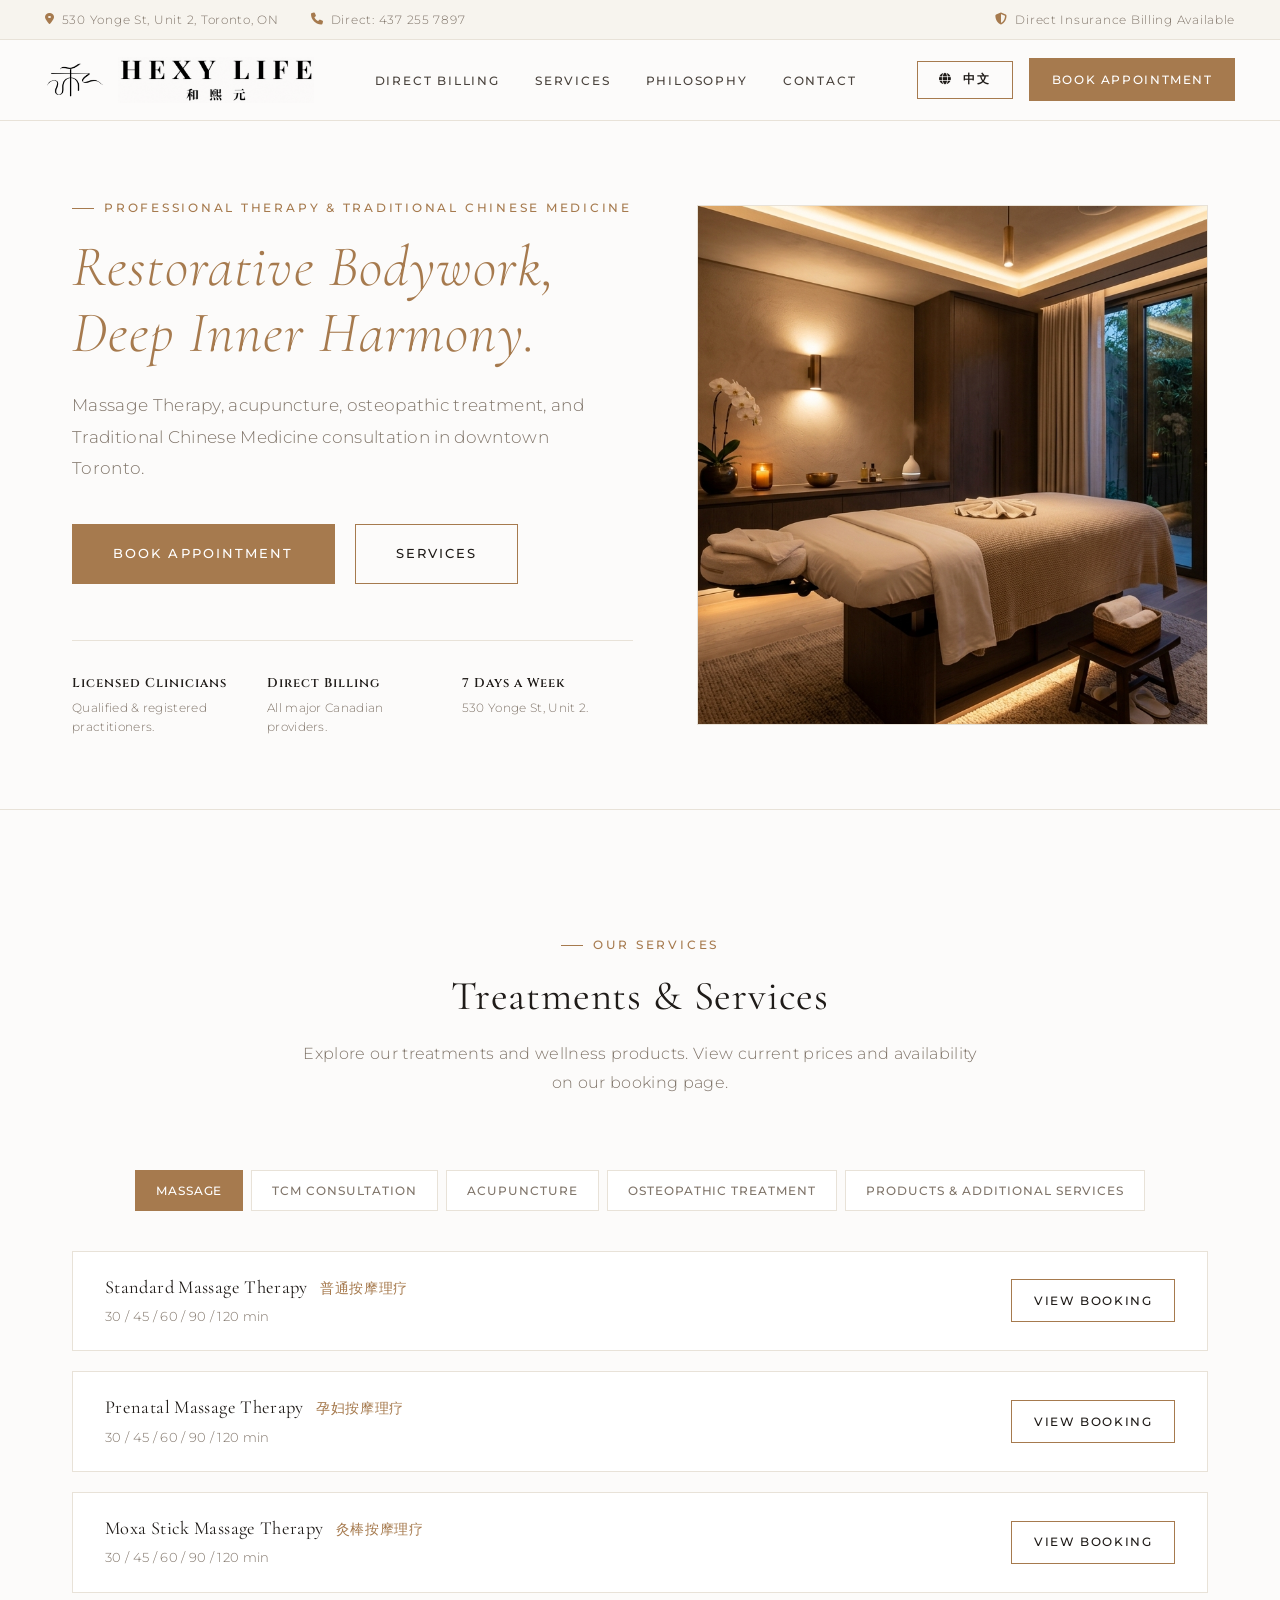
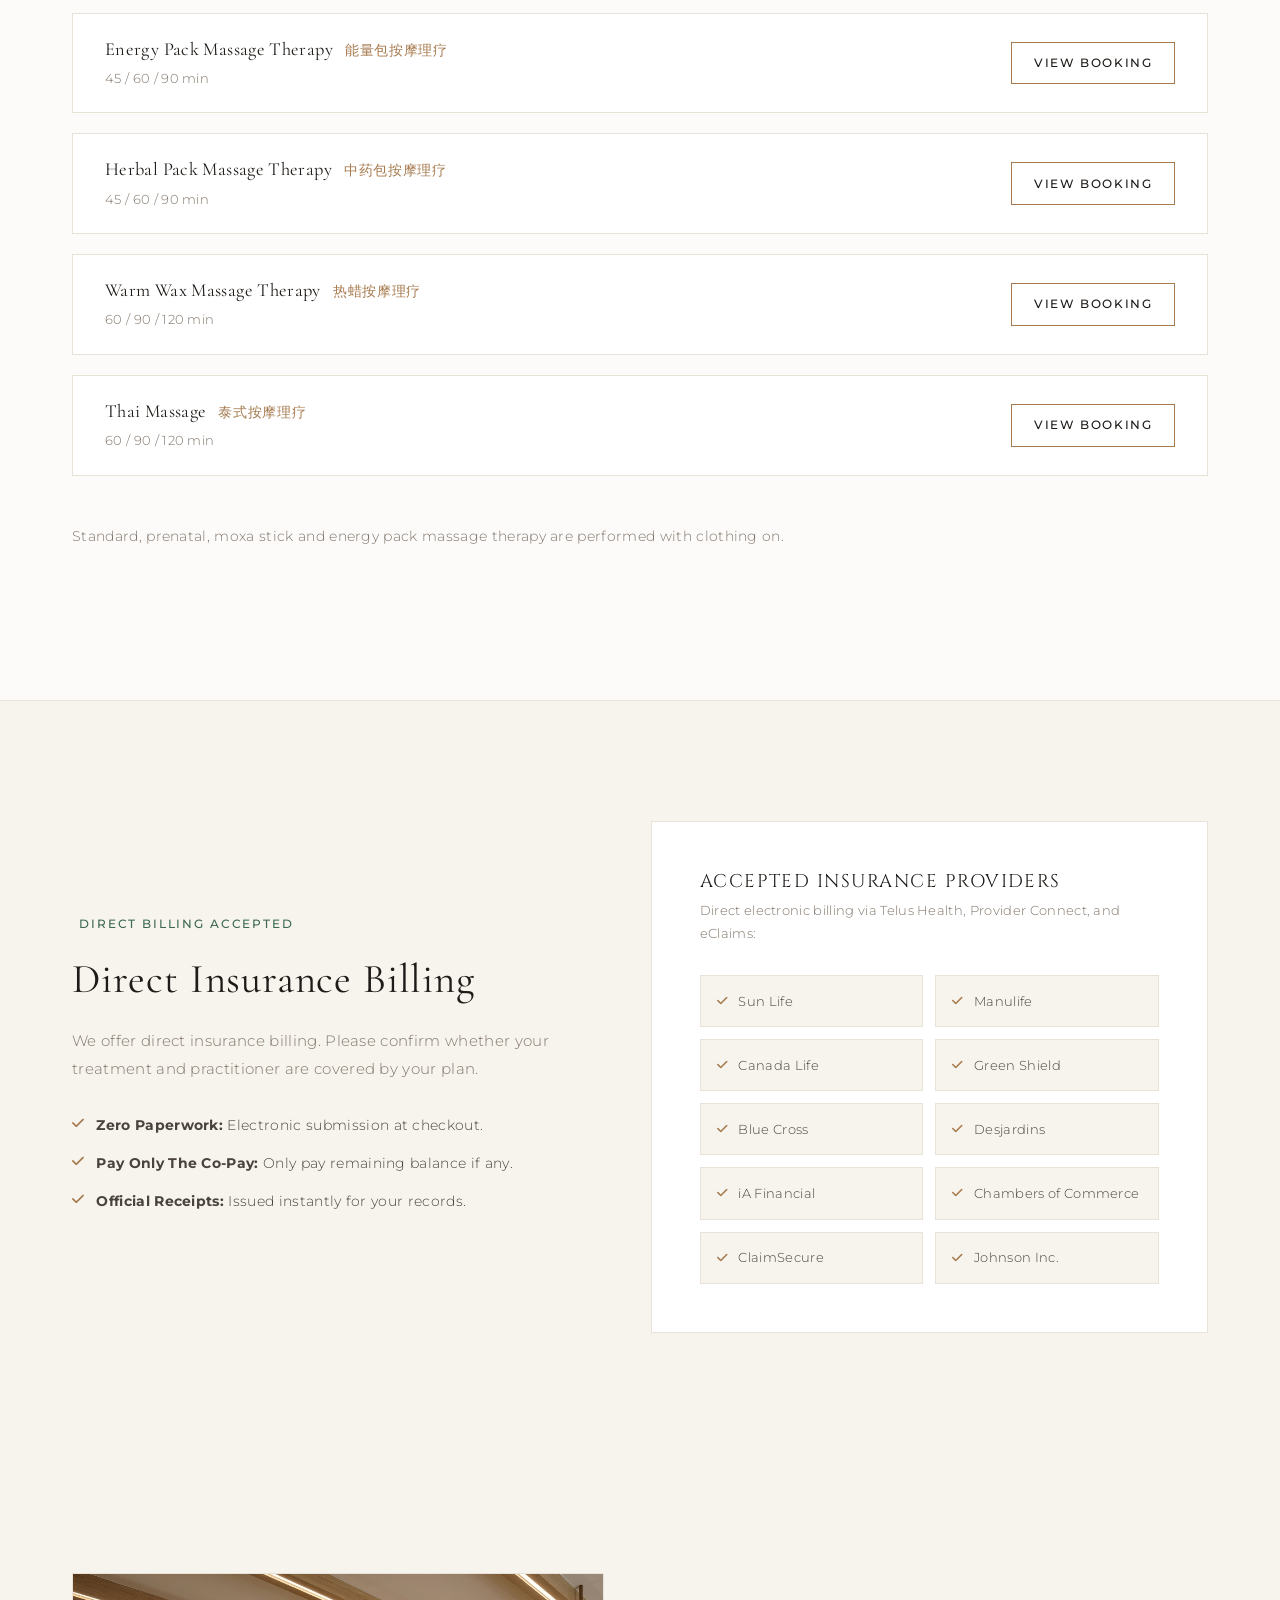
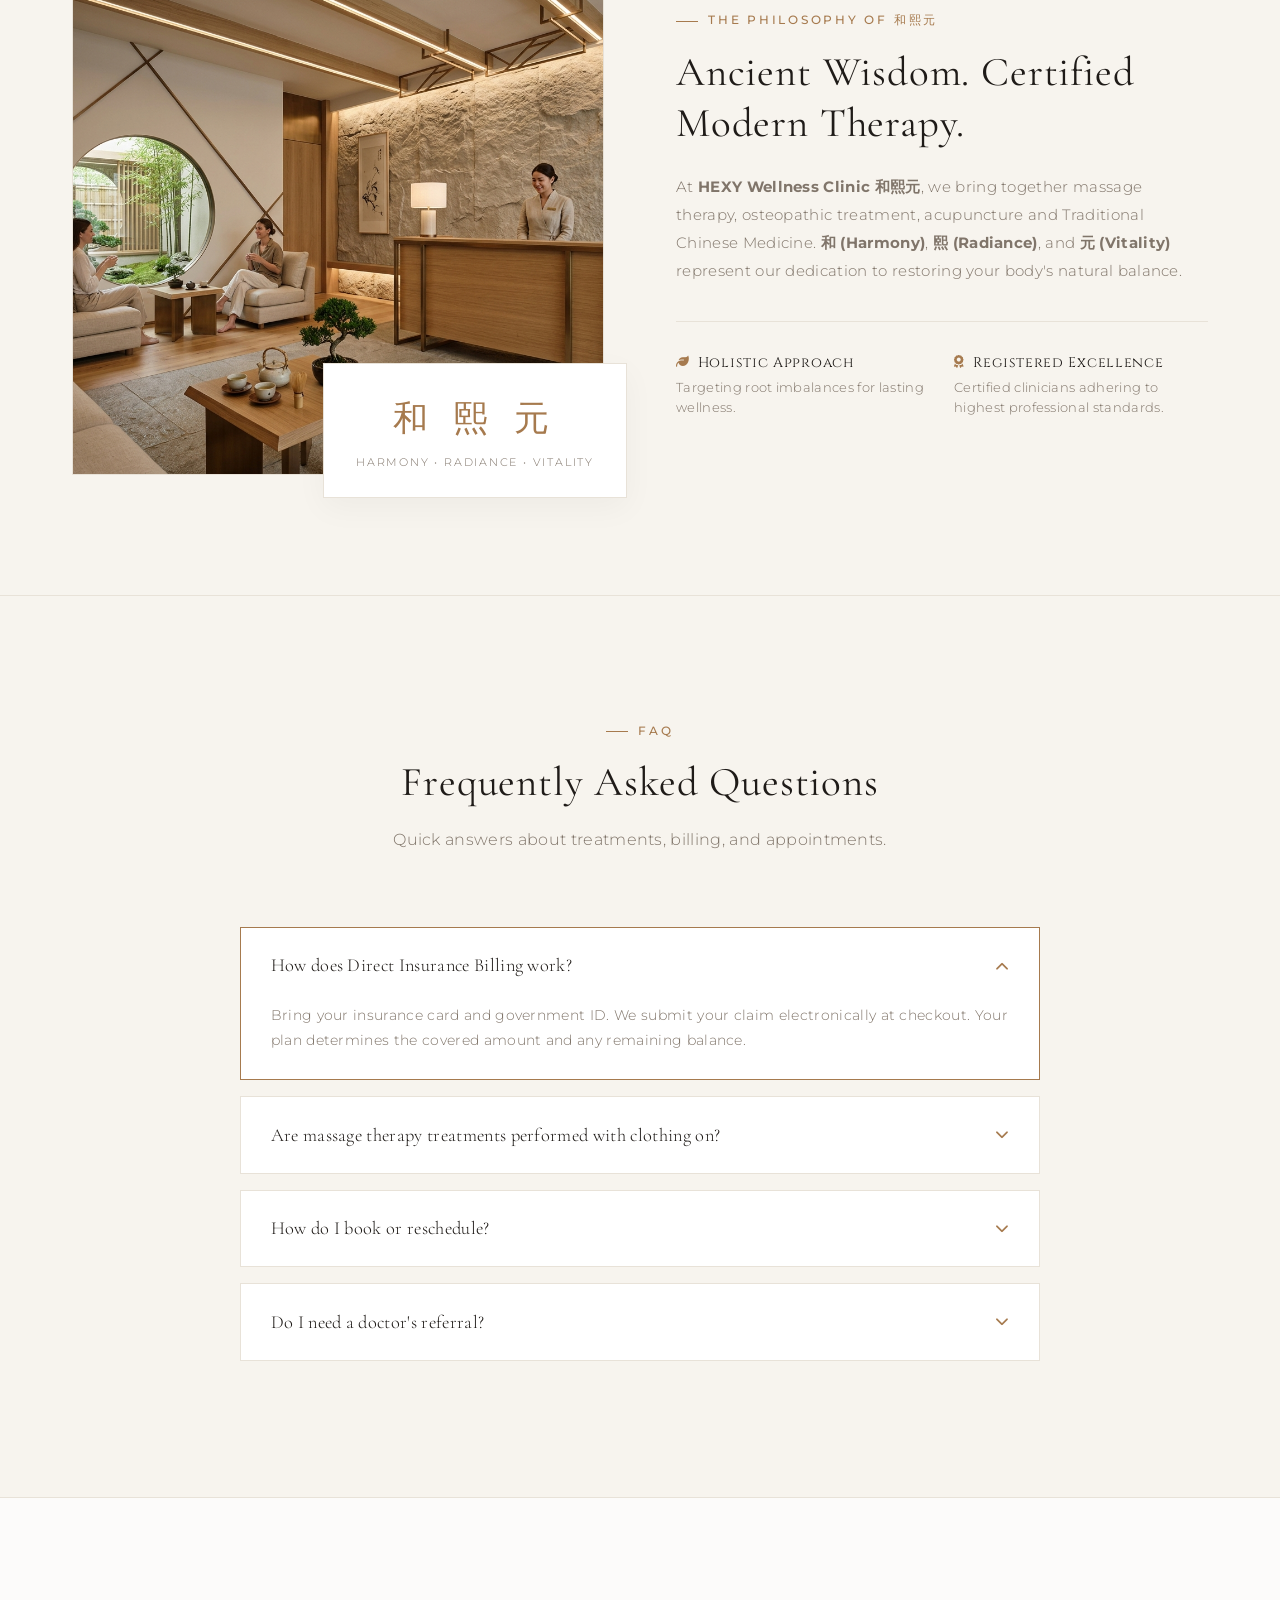
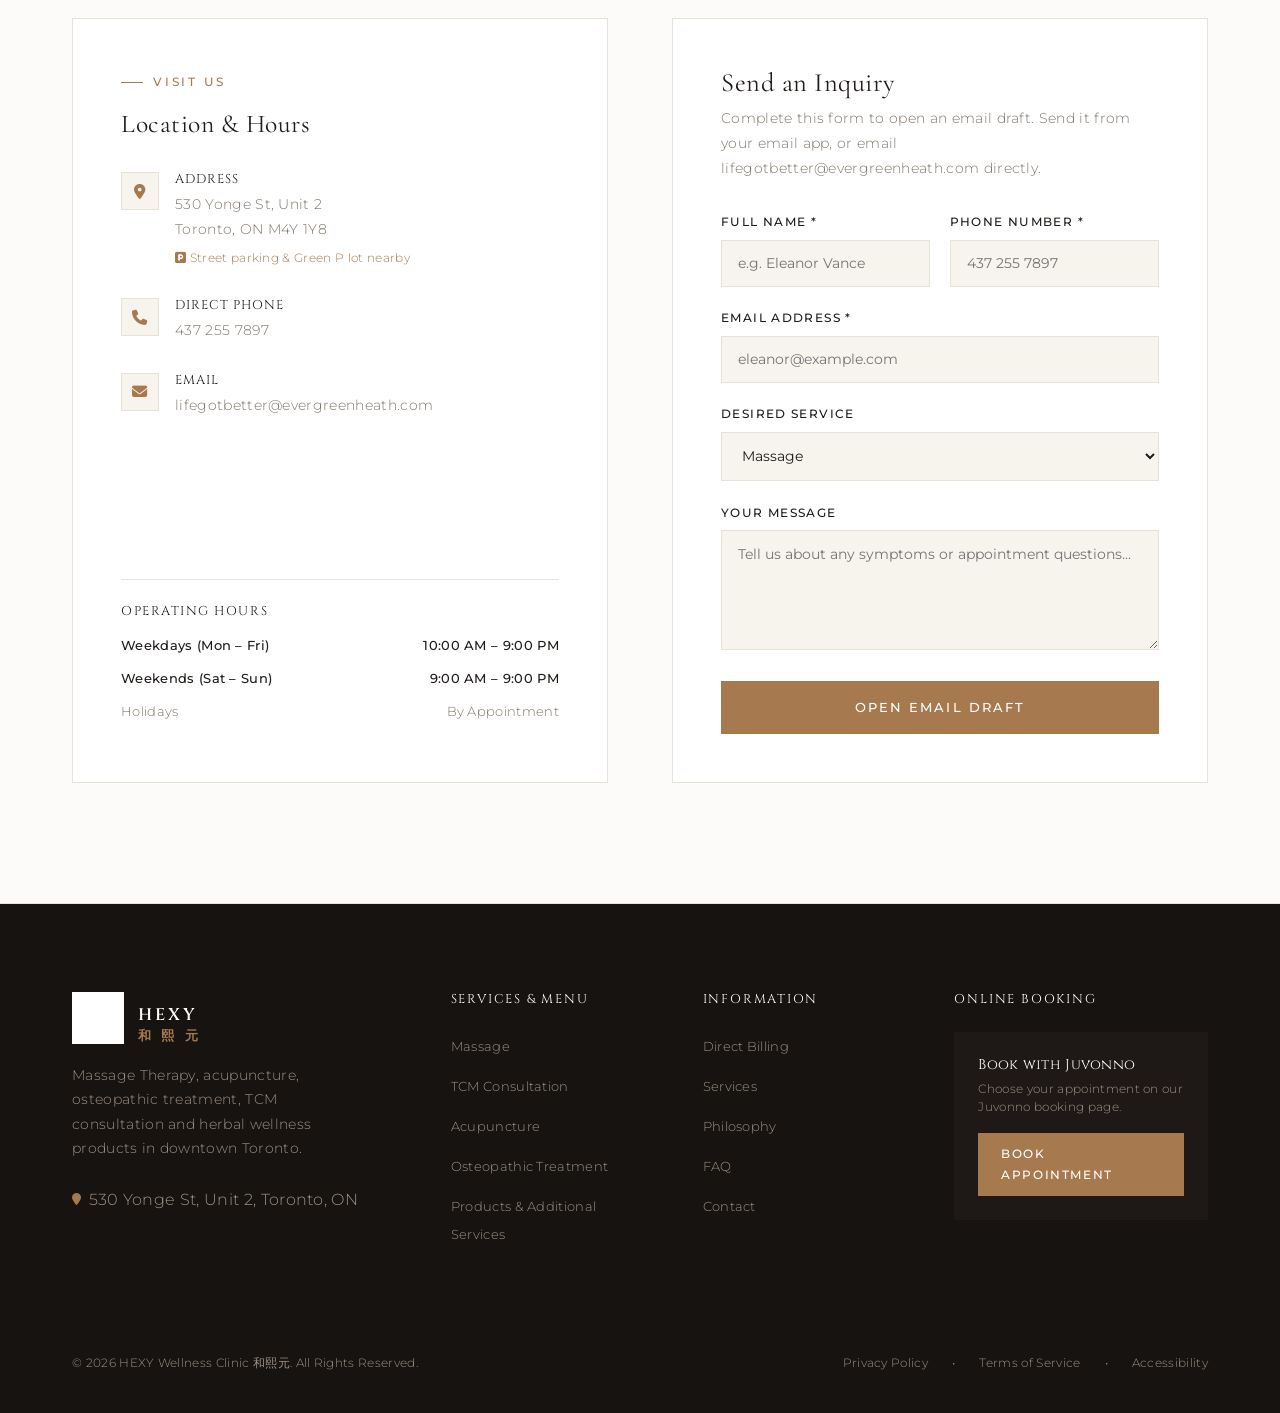
==== commit 52b89184: "Update contact details and improve logo dimensions for better visibility" ====
--- a/index.html
+++ b/index.html
@@ -35,7 +35,7 @@
     "image": "assets/images/hero-spa.jpg",
     "telephone": "+1-437-255-7897",
     "contactPoint": [
-      {"@type": "ContactPoint", "telephone": "+1-437-255-7897", "contactType": "business"}
+      {"@type": "ContactPoint", "telephone": "+1-437-255-7897", "contactType": "direct"}
     ],
     "email": "lifegotbetter@evergreenheath.com",
     "url": "https://bestlifemassage.com",
@@ -44,7 +44,7 @@
       "streetAddress": "530 Yonge St, Unit 2",
       "addressLocality": "Toronto",
       "addressRegion": "ON",
-      "postalCode": "M4Y 1X9",
+      "postalCode": "M4Y 1Y8",
       "addressCountry": "CA"
     },
     "openingHoursSpecification": [
@@ -76,7 +76,7 @@
         </div>
         <div class="announcement-item announcement-phone">
           <i class="fa-solid fa-phone"></i>
-          <a href="tel:14372557897"><span data-i18n="phone_business_label">Business</span>: 437 255 7897</a>
+          <a href="tel:14372557897"><span data-i18n="phone_direct_label">Direct</span>: 437 255 7897</a>
         </div>
       </div>
       <div class="announcement-info announcement-extra">
@@ -680,7 +680,7 @@
                   <div class="contact-detail-icon"><i class="fa-solid fa-location-dot"></i></div>
                   <div class="contact-detail-content">
                     <h4 data-i18n="contact_addr_title">Address</h4>
-                    <p data-i18n="contact_addr_val">530 Yonge St, Unit 2<br>Toronto, ON M4Y 1X9</p>
+                    <p data-i18n="contact_addr_val">530 Yonge St, Unit 2<br>Toronto, ON M4Y 1Y8</p>
                     <p style="font-size:0.78rem; margin-top:0.35rem; color:var(--primary);">
                       <i class="fa-solid fa-square-parking"></i> <span data-i18n="contact_parking_tip">Street parking & Green P lot nearby</span>
                     </p>
@@ -690,7 +690,7 @@
                 <div class="contact-detail-item">
                   <div class="contact-detail-icon"><i class="fa-solid fa-phone"></i></div>
                   <div class="contact-detail-content">
-                    <h4 data-i18n="contact_business_phone_title">Business Phone</h4>
+                    <h4 data-i18n="contact_direct_phone_title">Direct Phone</h4>
                     <p><a href="tel:14372557897">437 255 7897</a></p>
                   </div>
                 </div>
@@ -848,7 +848,7 @@
   <div class="mobile-bottom-bar" aria-label="Mobile Quick Actions">
     <div class="mobile-bottom-inner">
       <a href="tel:14372557897" class="mobile-bottom-btn-call">
-        <i class="fa-solid fa-phone"></i> <span data-i18n="mobile_call">Call Business</span>
+        <i class="fa-solid fa-phone"></i> <span data-i18n="mobile_call">Call Direct</span>
       </a>
       <a class="mobile-bottom-btn-book js-book-trigger" data-service="Mobile Bottom Bar" data-i18n="btn_book_appointment" href="https://hexylife.juvonno.com/portal/publicbook.php" target="_blank" rel="noopener noreferrer">
         <i class="fa-solid fa-calendar-check"></i> <span>Book Appointment</span>
--- a/css/styles.css
+++ b/css/styles.css
@@ -358,15 +358,15 @@
 }
 
 .site-logo-img {
-  height: 46px;
-  width: 46px;
+  height: 60px;
+  width: 60px;
   object-fit: contain;
   mix-blend-mode: multiply;
 }
 
 .site-logo-wordmark {
   display: block;
-  width: 164px;
+  width: 196px;
   height: auto;
   object-fit: contain;
   mix-blend-mode: multiply;
@@ -391,7 +391,7 @@
   font-size: 0.82rem;
   letter-spacing: 0.3em;
   color: var(--primary);
-  font-weight: 500;
+  font-weight: 700;
 }
 
 /* Main Navigation (Centered in the header) */
@@ -1750,7 +1750,8 @@
 .footer-brand .site-logo-img {
   filter: brightness(0) invert(1);
   mix-blend-mode: screen;
-  height: 40px;
+  height: 52px;
+  width: 52px;
   margin-bottom: 1.2rem;
 }
 
@@ -2132,12 +2133,12 @@
   }
 
   .site-logo-img {
-    height: 36px;
-    width: 36px;
+    height: 44px;
+    width: 44px;
   }
 
   .site-logo-wordmark {
-    width: 124px;
+    width: 140px;
   }
 
   .site-logo-title {
@@ -2514,3 +2515,16 @@
 /* Direct appointment links. */
 .rate-pill-booking { cursor: pointer; font: inherit; text-decoration: none; color: inherit; }
 .rate-pill-booking:hover, .rate-pill-booking:focus-visible { outline: 2px solid var(--primary); outline-offset: 2px; }
+
+/* Give the Chinese translation stronger, more readable strokes. */
+html:lang(zh) body {
+  font-weight: 500;
+}
+
+html:lang(zh) :is(h1, h2, h3, h4, h5, h6, .hero-title em, .stat-number, .pricing-item-title) {
+  font-weight: 600;
+}
+
+.js-lang-toggle .lang-label {
+  font-weight: 600;
+}
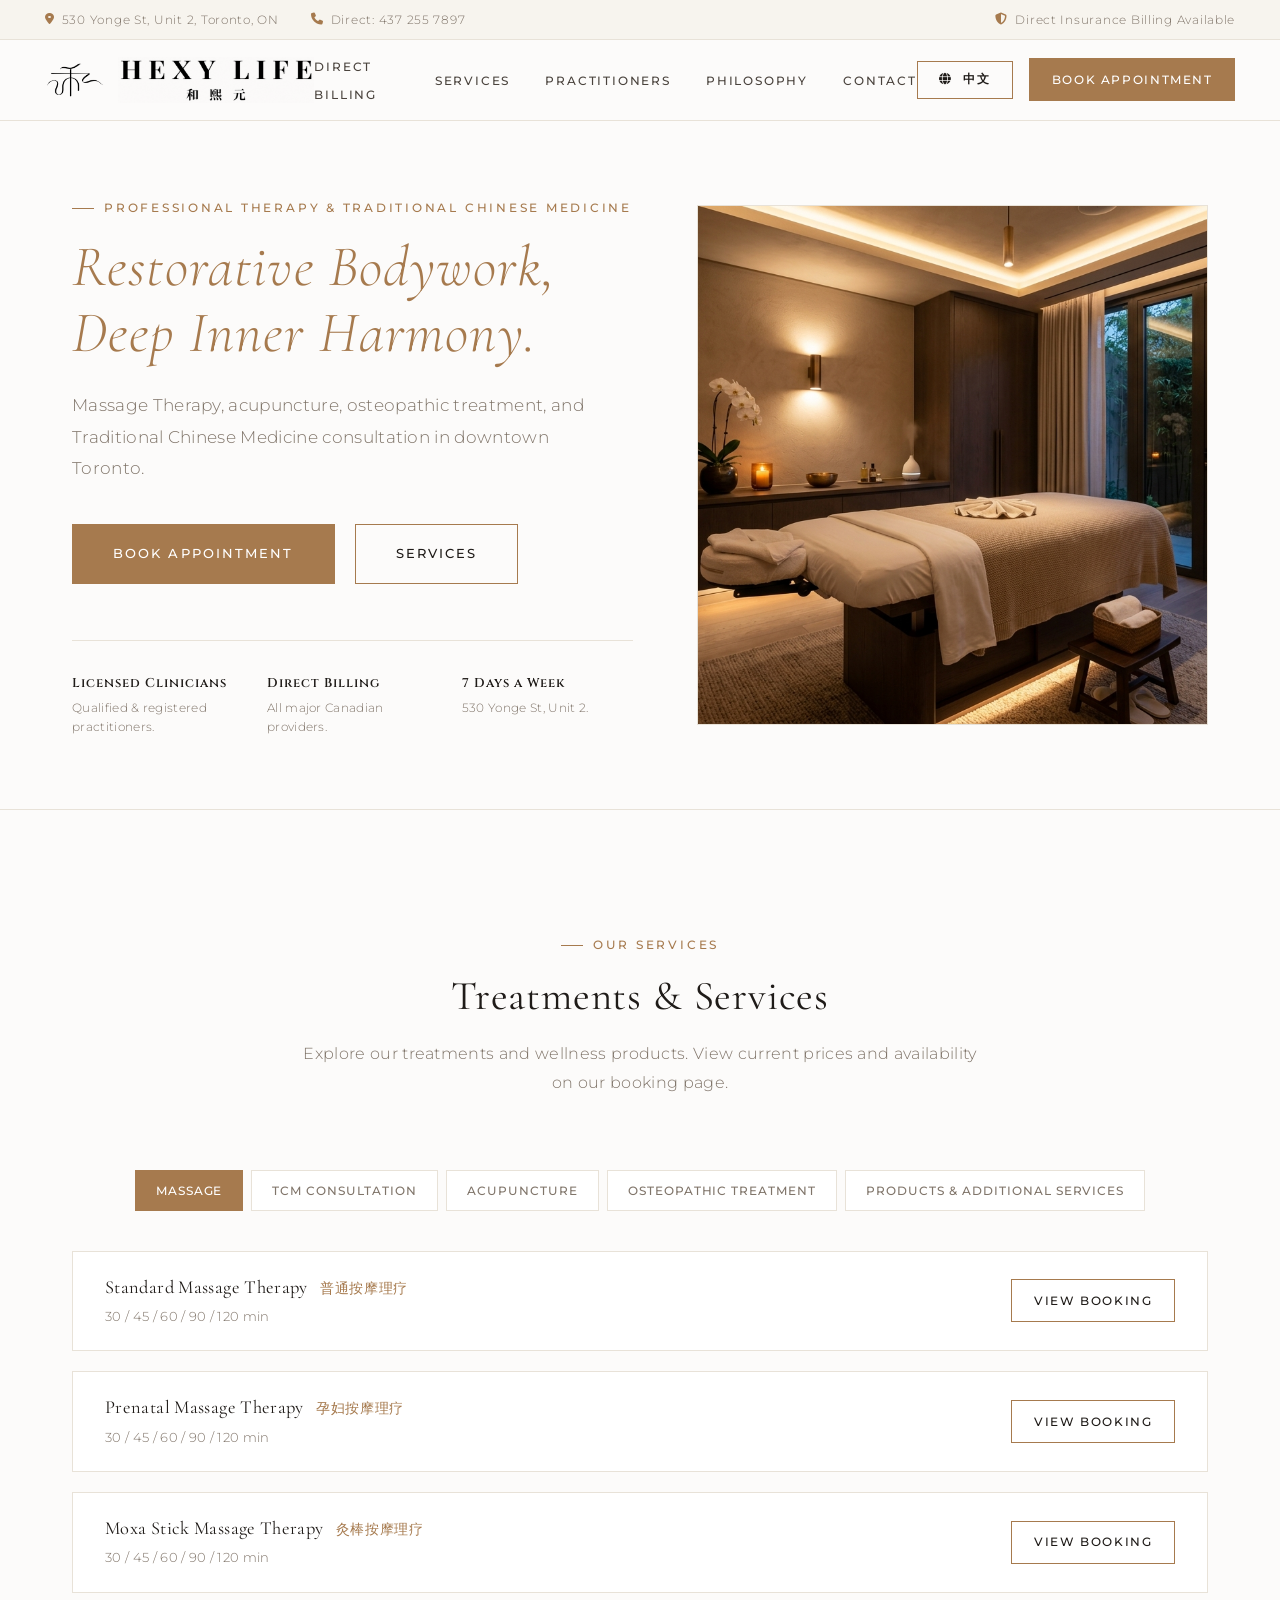
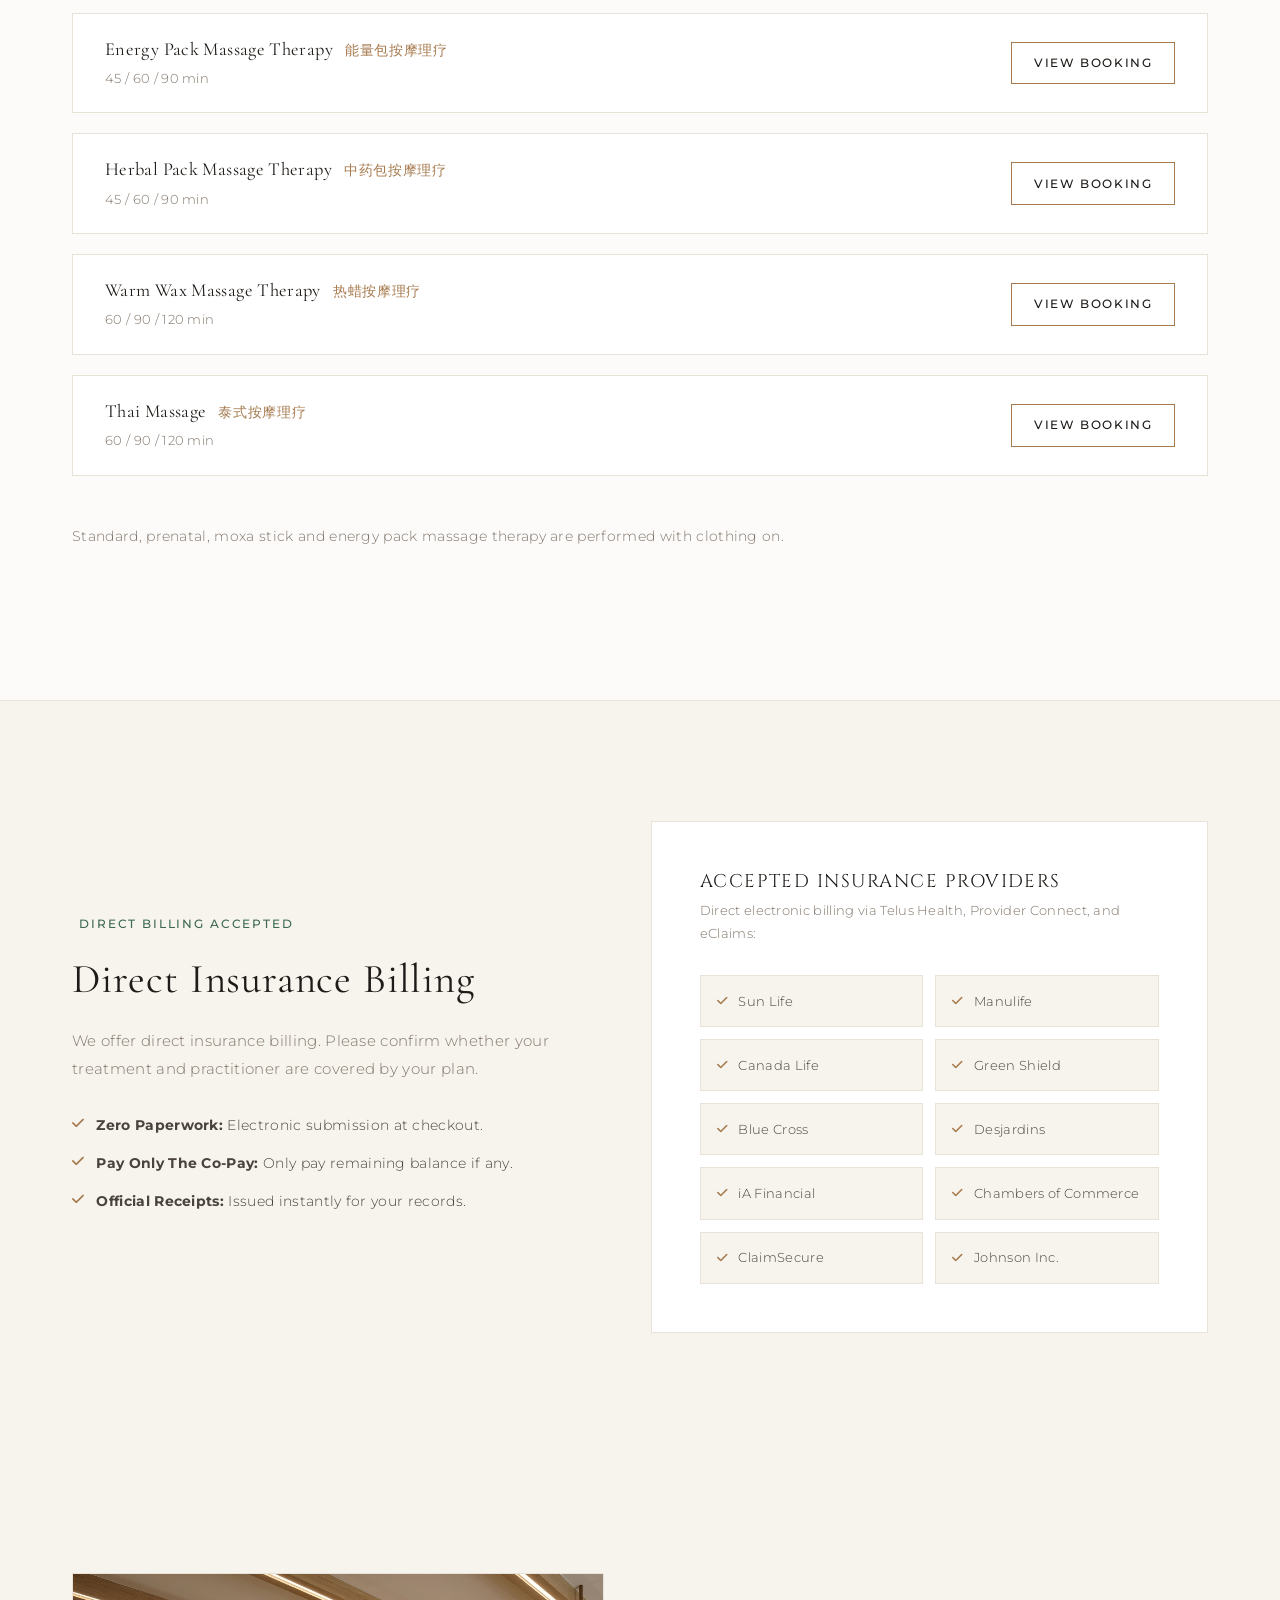
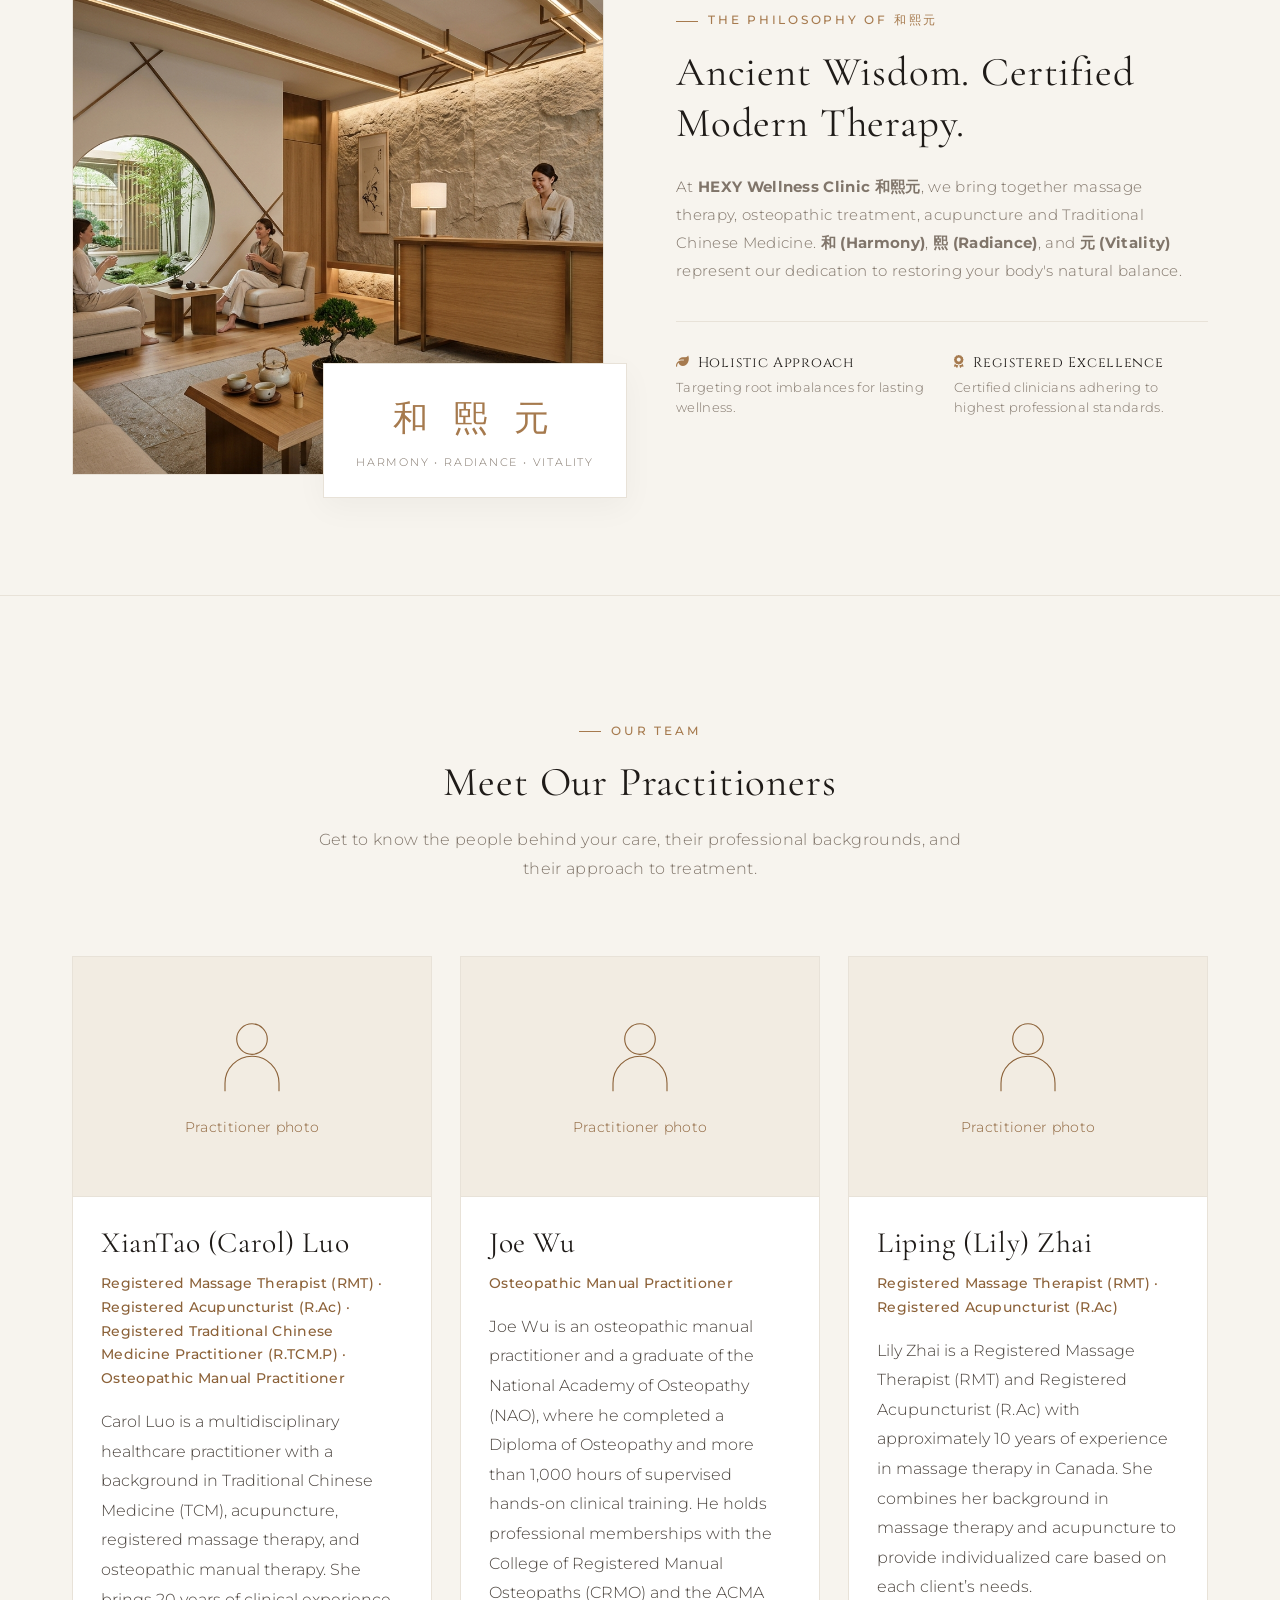
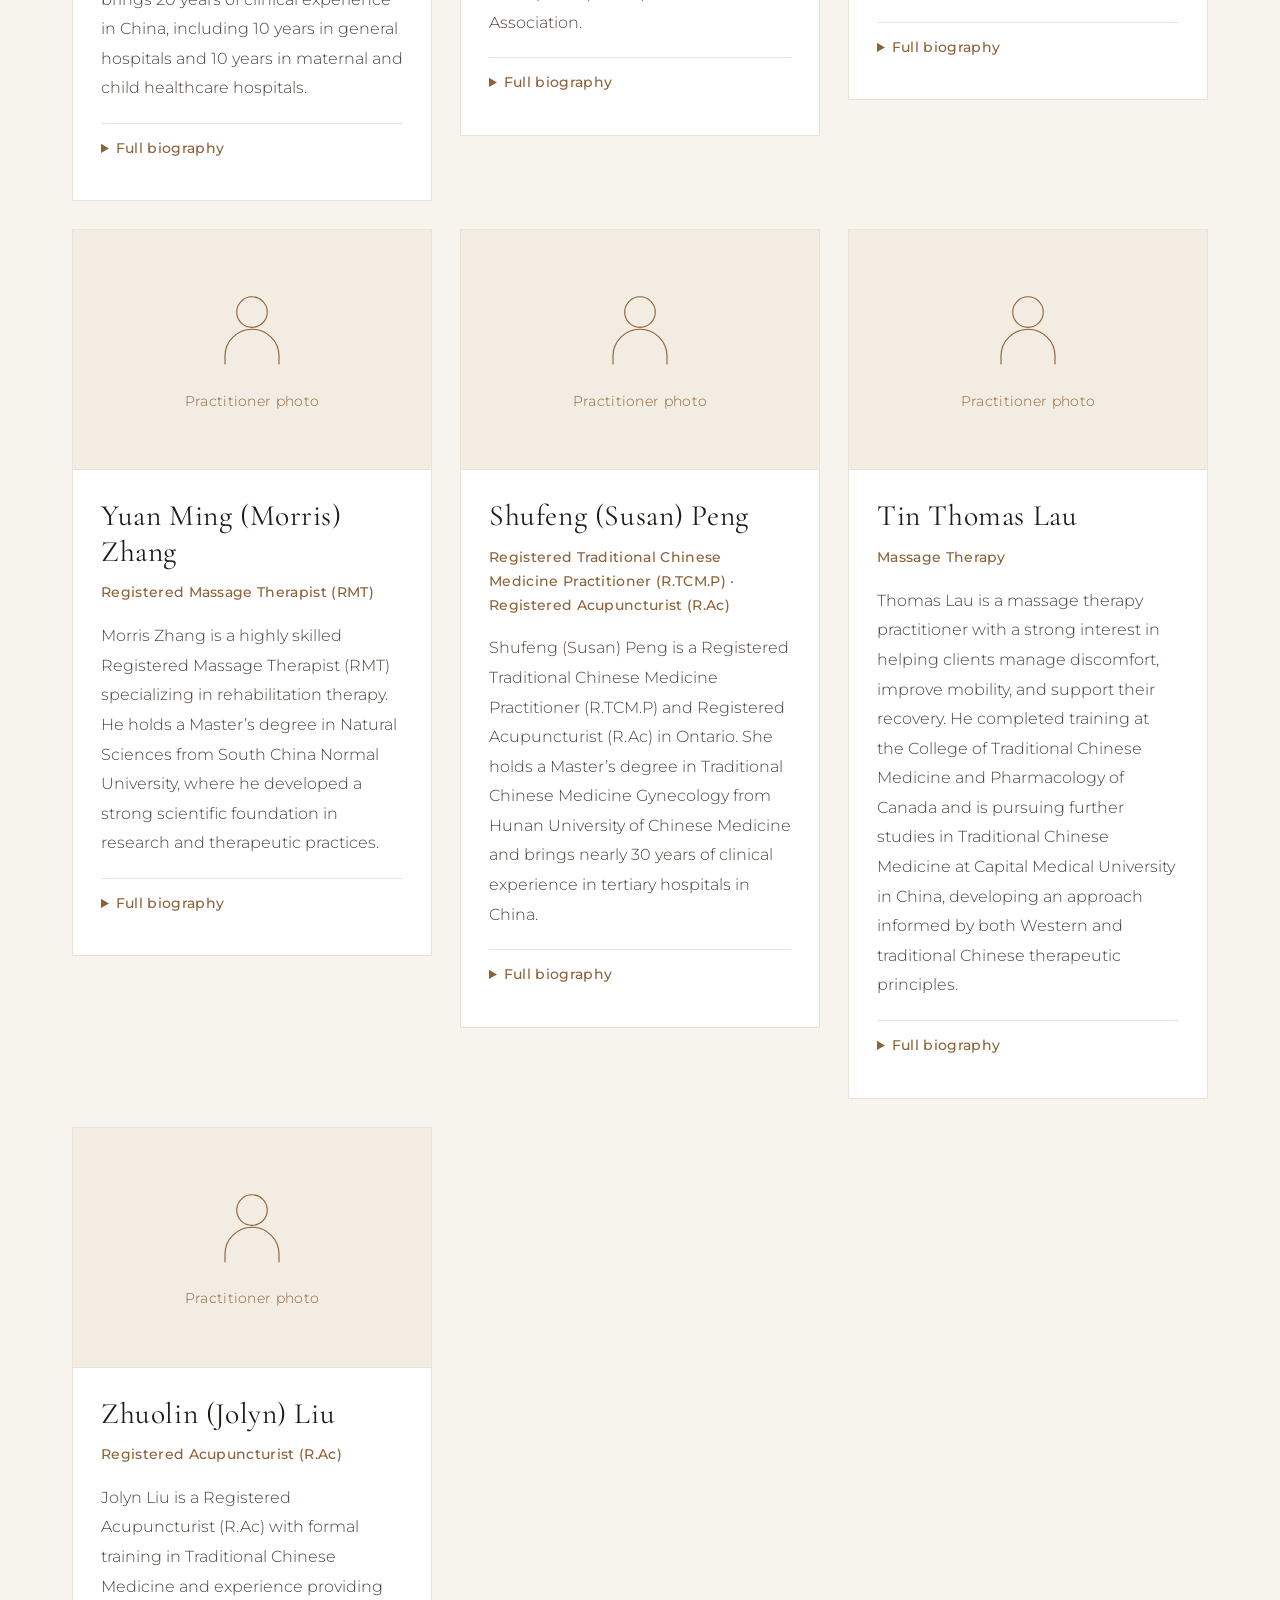
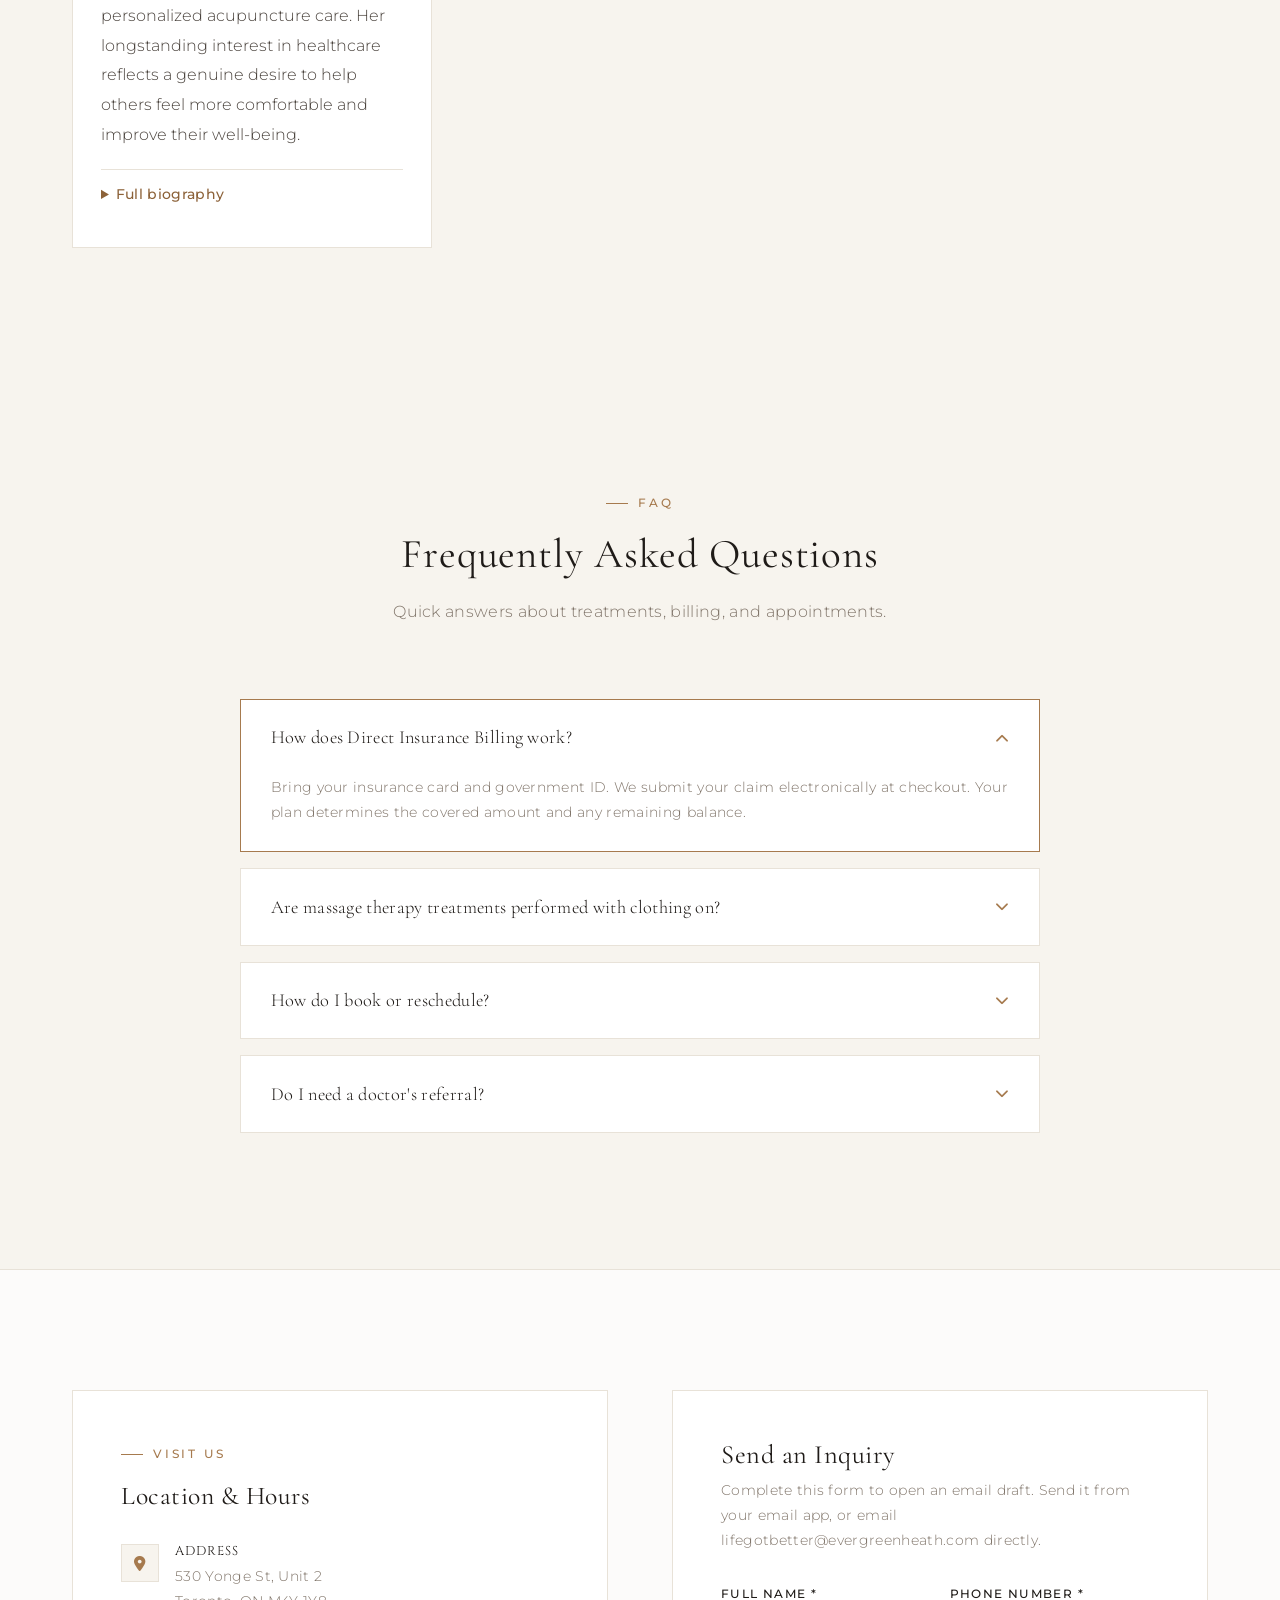
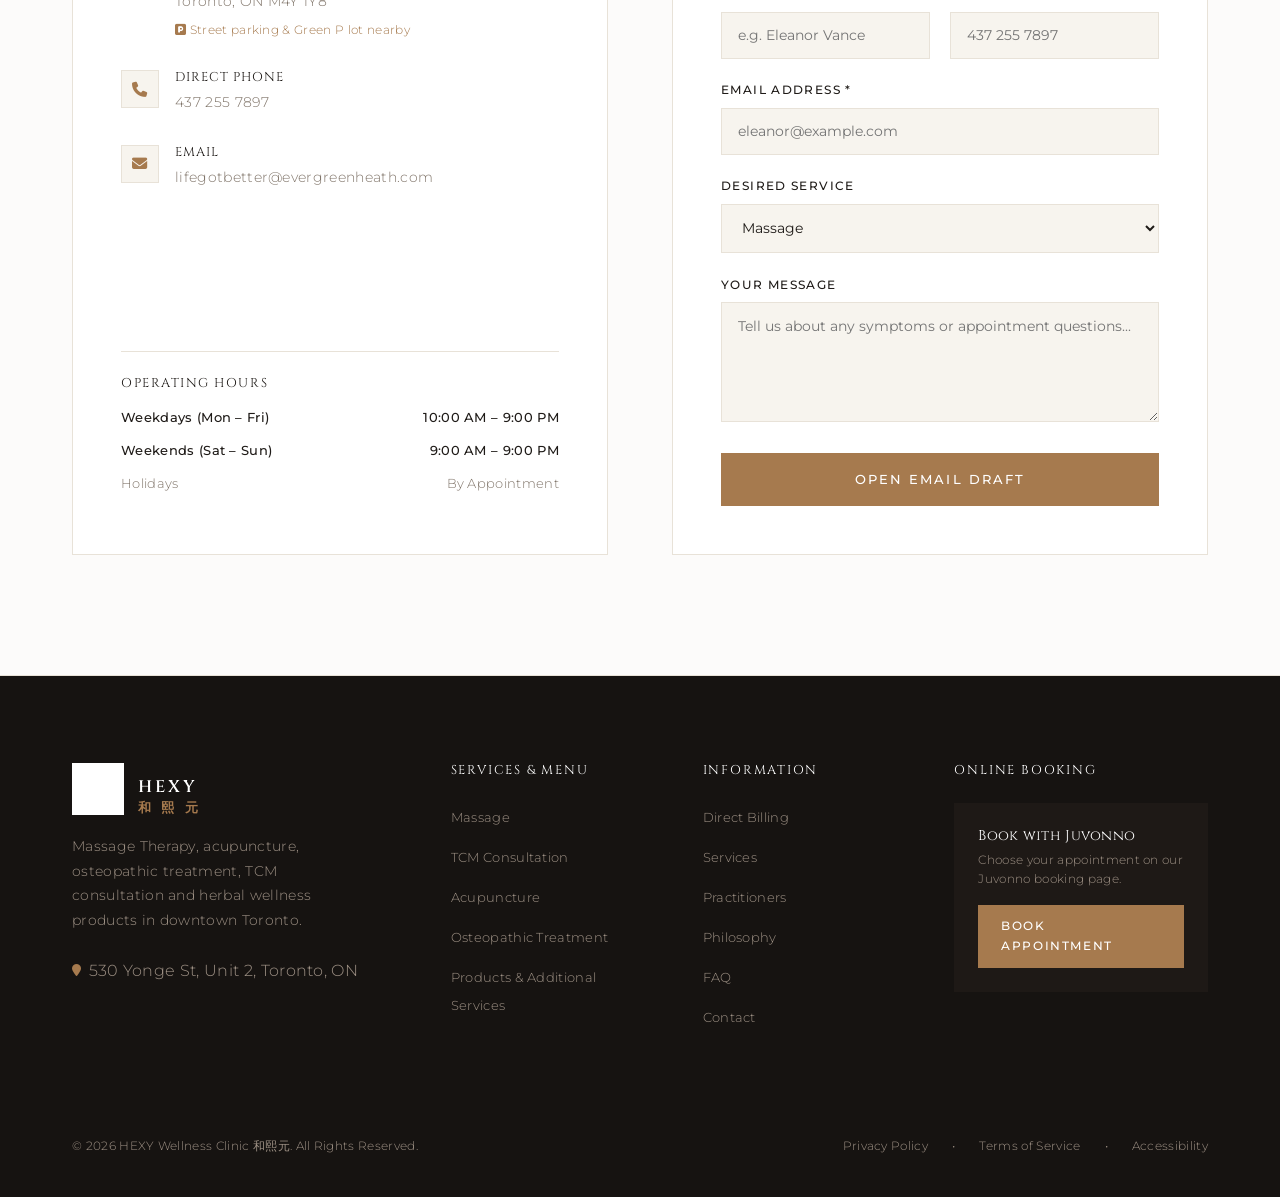
==== commit 2fdcbee8: "Add practitioners section with biographies and update navigation links" ====
--- a/index.html
+++ b/index.html
@@ -3,7 +3,7 @@
 <head>
   <meta charset="UTF-8">
   <meta name="viewport" content="width=device-width, initial-scale=1.0, maximum-scale=5.0">
-  <title>HEXY Wellness Clinic 和熙元 | Professional Therapy & Traditional Chinese Medicine</title>
+  <title>HEXY Best Life</title>
   <meta name="description" content="HEXY Wellness Clinic 和熙元 at 530 Yonge St, Unit 2, Toronto. Massage Therapy, Acupuncture, Osteopathic Treatment, and TCM Consultation. Direct billing available.">
   <meta name="keywords" content="HEXY Wellness Clinic, 和熙元, Massage Therapy Toronto, Acupuncture Toronto, Osteopathic Treatment, TCM, Direct Billing, 530 Yonge St">
   
@@ -24,7 +24,7 @@
   <link rel="stylesheet" href="https://cdnjs.cloudflare.com/ajax/libs/font-awesome/6.5.1/css/all.min.css">
 
   <!-- Master Stylesheet -->
-  <link rel="stylesheet" href="css/styles.css?v=juvonno-public-20261117-3">
+  <link rel="stylesheet" href="css/styles.css?v=practitioners-20261123">
 
   <!-- Schema.org Structured Data -->
   <script type="application/ld+json">
@@ -101,6 +101,7 @@
         <ul class="nav-links">
           <li><a href="#direct-billing" class="nav-link" data-i18n="nav_billing">Direct Billing</a></li>
           <li><a href="#pricing" class="nav-link" data-i18n="nav_pricing">Services</a></li>
+          <li><a href="#practitioners" class="nav-link" data-i18n="nav_practitioners">Practitioners</a></li>
           <li><a href="#about" class="nav-link" data-i18n="nav_philosophy">Philosophy</a></li>
           <li><a href="#contact" class="nav-link" data-i18n="nav_contact">Contact</a></li>
         </ul>
@@ -137,6 +138,7 @@
     <ul class="mobile-nav-links">
       <li><a href="#direct-billing" class="mobile-nav-link" data-i18n="nav_billing">Direct Billing</a></li>
       <li><a href="#pricing" class="mobile-nav-link" data-i18n="nav_pricing">Services</a></li>
+      <li><a href="#practitioners" class="mobile-nav-link" data-i18n="nav_practitioners">Practitioners</a></li>
       <li><a href="#about" class="mobile-nav-link" data-i18n="nav_philosophy">Philosophy</a></li>
       <li><a href="#faq" class="mobile-nav-link">FAQ</a></li>
       <li><a href="#contact" class="mobile-nav-link" data-i18n="nav_contact">Contact</a></li>
@@ -219,7 +221,7 @@
                 <p class="pricing-item-desc" data-i18n="service_massage_0_duration">30 / 45 / 60 / 90 / 120 min</p>
               </div>
               <div class="pricing-item-rates">
-                <a class="btn btn-outline btn-sm" href="https://hexylife.juvonno.com/portal/publicbook.php" target="_blank" rel="noopener noreferrer" data-service="Standard Massage Therapy" data-i18n="view_booking">View booking</a>
+                <a class="btn btn-outline btn-sm" href="https://hexylife.juvonno.com/portal/publicbook.php?branch_id=1&amp;category=8" target="_blank" rel="noopener noreferrer" data-service="Standard Massage Therapy" data-i18n="view_booking">View booking</a>
               </div>
             </div>
             <div class="pricing-item-card">
@@ -231,7 +233,7 @@
                 <p class="pricing-item-desc" data-i18n="service_massage_1_duration">30 / 45 / 60 / 90 / 120 min</p>
               </div>
               <div class="pricing-item-rates">
-                <a class="btn btn-outline btn-sm" href="https://hexylife.juvonno.com/portal/publicbook.php" target="_blank" rel="noopener noreferrer" data-service="Prenatal Massage Therapy" data-i18n="view_booking">View booking</a>
+                <a class="btn btn-outline btn-sm" href="https://hexylife.juvonno.com/portal/publicbook.php?branch_id=1&amp;category=9" target="_blank" rel="noopener noreferrer" data-service="Prenatal Massage Therapy" data-i18n="view_booking">View booking</a>
               </div>
             </div>
             <div class="pricing-item-card">
@@ -243,7 +245,7 @@
                 <p class="pricing-item-desc" data-i18n="service_massage_2_duration">30 / 45 / 60 / 90 / 120 min</p>
               </div>
               <div class="pricing-item-rates">
-                <a class="btn btn-outline btn-sm" href="https://hexylife.juvonno.com/portal/publicbook.php" target="_blank" rel="noopener noreferrer" data-service="Moxa Stick Massage Therapy" data-i18n="view_booking">View booking</a>
+                <a class="btn btn-outline btn-sm" href="https://hexylife.juvonno.com/portal/publicbook.php?branch_id=1&amp;category=10" target="_blank" rel="noopener noreferrer" data-service="Moxa Stick Massage Therapy" data-i18n="view_booking">View booking</a>
               </div>
             </div>
             <div class="pricing-item-card">
@@ -255,7 +257,7 @@
                 <p class="pricing-item-desc" data-i18n="service_massage_3_duration">45 / 60 / 90 min</p>
               </div>
               <div class="pricing-item-rates">
-                <a class="btn btn-outline btn-sm" href="https://hexylife.juvonno.com/portal/publicbook.php" target="_blank" rel="noopener noreferrer" data-service="Energy Pack Massage Therapy" data-i18n="view_booking">View booking</a>
+                <a class="btn btn-outline btn-sm" href="https://hexylife.juvonno.com/portal/publicbook.php?branch_id=1&amp;category=11" target="_blank" rel="noopener noreferrer" data-service="Energy Pack Massage Therapy" data-i18n="view_booking">View booking</a>
               </div>
             </div>
             <div class="pricing-item-card">
@@ -267,7 +269,7 @@
                 <p class="pricing-item-desc" data-i18n="service_massage_4_duration">45 / 60 / 90 min</p>
               </div>
               <div class="pricing-item-rates">
-                <a class="btn btn-outline btn-sm" href="https://hexylife.juvonno.com/portal/publicbook.php" target="_blank" rel="noopener noreferrer" data-service="Herbal Pack Massage Therapy" data-i18n="view_booking">View booking</a>
+                <a class="btn btn-outline btn-sm" href="https://hexylife.juvonno.com/portal/publicbook.php?branch_id=1&amp;category=12" target="_blank" rel="noopener noreferrer" data-service="Herbal Pack Massage Therapy" data-i18n="view_booking">View booking</a>
               </div>
             </div>
             <div class="pricing-item-card">
@@ -279,7 +281,7 @@
                 <p class="pricing-item-desc" data-i18n="service_massage_5_duration">60 / 90 / 120 min</p>
               </div>
               <div class="pricing-item-rates">
-                <a class="btn btn-outline btn-sm" href="https://hexylife.juvonno.com/portal/publicbook.php" target="_blank" rel="noopener noreferrer" data-service="Warm Wax Massage Therapy" data-i18n="view_booking">View booking</a>
+                <a class="btn btn-outline btn-sm" href="https://hexylife.juvonno.com/portal/publicbook.php?branch_id=1&amp;category=13" target="_blank" rel="noopener noreferrer" data-service="Warm Wax Massage Therapy" data-i18n="view_booking">View booking</a>
               </div>
             </div>
             <div class="pricing-item-card">
@@ -291,7 +293,7 @@
                 <p class="pricing-item-desc" data-i18n="service_massage_6_duration">60 / 90 / 120 min</p>
               </div>
               <div class="pricing-item-rates">
-                <a class="btn btn-outline btn-sm" href="https://hexylife.juvonno.com/portal/publicbook.php" target="_blank" rel="noopener noreferrer" data-service="Thai Massage" data-i18n="view_booking">View booking</a>
+                <a class="btn btn-outline btn-sm" href="https://hexylife.juvonno.com/portal/publicbook.php?branch_id=1&amp;category=14" target="_blank" rel="noopener noreferrer" data-service="Thai Massage" data-i18n="view_booking">View booking</a>
               </div>
             </div>
           </div>
@@ -308,7 +310,7 @@
                 <p class="pricing-item-desc" data-i18n="service_tcm_0_duration">30 min</p>
               </div>
               <div class="pricing-item-rates">
-                <a class="btn btn-outline btn-sm" href="https://hexylife.juvonno.com/portal/publicbook.php" target="_blank" rel="noopener noreferrer" data-service="Initial Consultation & Wellness Advice" data-i18n="view_booking">View booking</a>
+                <a class="btn btn-outline btn-sm" href="https://hexylife.juvonno.com/portal/publicbook.php?branch_id=1&amp;category=15&amp;product_id=32&amp;dr=2" target="_blank" rel="noopener noreferrer" data-service="Initial Consultation & Wellness Advice" data-i18n="view_booking">View booking</a>
               </div>
             </div>
             <div class="pricing-item-card">
@@ -320,7 +322,7 @@
                 <p class="pricing-item-desc" data-i18n="service_tcm_1_duration">15 min</p>
               </div>
               <div class="pricing-item-rates">
-                <a class="btn btn-outline btn-sm" href="https://hexylife.juvonno.com/portal/publicbook.php" target="_blank" rel="noopener noreferrer" data-service="Follow-up & Herbal Prescription" data-i18n="view_booking">View booking</a>
+                <a class="btn btn-outline btn-sm" href="https://hexylife.juvonno.com/portal/publicbook.php?branch_id=1&amp;category=15&amp;product_id=33&amp;dr=2" target="_blank" rel="noopener noreferrer" data-service="Follow-up & Herbal Prescription" data-i18n="view_booking">View booking</a>
               </div>
             </div>
             <div class="pricing-item-card">
@@ -347,7 +349,7 @@
                 <p class="pricing-item-desc" data-i18n="service_acu_0_duration">30 / 45 / 60 / 90 min</p>
               </div>
               <div class="pricing-item-rates">
-                <a class="btn btn-outline btn-sm" href="https://hexylife.juvonno.com/portal/publicbook.php" target="_blank" rel="noopener noreferrer" data-service="Standard Acupuncture" data-i18n="view_booking">View booking</a>
+                <a class="btn btn-outline btn-sm" href="https://hexylife.juvonno.com/portal/publicbook.php?branch_id=1&amp;category=16" target="_blank" rel="noopener noreferrer" data-service="Standard Acupuncture" data-i18n="view_booking">View booking</a>
               </div>
             </div>
             <div class="pricing-item-card">
@@ -359,7 +361,7 @@
                 <p class="pricing-item-desc" data-i18n="service_acu_1_duration">30 / 45 / 60 / 90 min</p>
               </div>
               <div class="pricing-item-rates">
-                <a class="btn btn-outline btn-sm" href="https://hexylife.juvonno.com/portal/publicbook.php" target="_blank" rel="noopener noreferrer" data-service="Combination Treatment" data-i18n="view_booking">View booking</a>
+                <a class="btn btn-outline btn-sm" href="https://hexylife.juvonno.com/portal/publicbook.php?branch_id=1&amp;category=17" target="_blank" rel="noopener noreferrer" data-service="Combination Treatment" data-i18n="view_booking">View booking</a>
               </div>
             </div>
             <div class="pricing-item-card">
@@ -370,7 +372,7 @@
                 </div>
               </div>
               <div class="pricing-item-rates">
-                <a class="btn btn-outline btn-sm" href="https://hexylife.juvonno.com/portal/publicbook.php" target="_blank" rel="noopener noreferrer" data-service="Cheek Acupuncture" data-i18n="view_booking">View booking</a>
+                <a class="btn btn-outline btn-sm" href="https://hexylife.juvonno.com/portal/publicbook.php?branch_id=1&amp;category=18&amp;product_id=43" target="_blank" rel="noopener noreferrer" data-service="Cheek Acupuncture" data-i18n="view_booking">View booking</a>
               </div>
             </div>
             <div class="pricing-item-card">
@@ -381,7 +383,7 @@
                 </div>
               </div>
               <div class="pricing-item-rates">
-                <a class="btn btn-outline btn-sm" href="https://hexylife.juvonno.com/portal/publicbook.php" target="_blank" rel="noopener noreferrer" data-service="Cheek Acupuncture Package (Auricular Therapy & Herbal Medicine)" data-i18n="view_booking">View booking</a>
+                <a class="btn btn-outline btn-sm" href="https://hexylife.juvonno.com/portal/publicbook.php?branch_id=1&amp;category=18&amp;product_id=44" target="_blank" rel="noopener noreferrer" data-service="Cheek Acupuncture Package (Auricular Therapy & Herbal Medicine)" data-i18n="view_booking">View booking</a>
               </div>
             </div>
           </div>
@@ -398,7 +400,7 @@
                 <p class="pricing-item-desc" data-i18n="service_osteo_0_duration">30 / 45 / 60 / 90 / 120 min</p>
               </div>
               <div class="pricing-item-rates">
-                <a class="btn btn-outline btn-sm" href="https://hexylife.juvonno.com/portal/publicbook.php" target="_blank" rel="noopener noreferrer" data-service="Standard Osteopathic Treatment" data-i18n="view_booking">View booking</a>
+                <a class="btn btn-outline btn-sm" href="https://hexylife.juvonno.com/portal/publicbook.php?branch_id=1&amp;category=19" target="_blank" rel="noopener noreferrer" data-service="Standard Osteopathic Treatment" data-i18n="view_booking">View booking</a>
               </div>
             </div>
             <div class="pricing-item-card">
@@ -410,7 +412,7 @@
                 <p class="pricing-item-desc" data-i18n="service_osteo_1_duration">30 / 45 / 60 / 90 / 120 min</p>
               </div>
               <div class="pricing-item-rates">
-                <a class="btn btn-outline btn-sm" href="https://hexylife.juvonno.com/portal/publicbook.php" target="_blank" rel="noopener noreferrer" data-service="Osteopathic Treatment with Moxa Sticks" data-i18n="view_booking">View booking</a>
+                <a class="btn btn-outline btn-sm" href="https://hexylife.juvonno.com/portal/publicbook.php?branch_id=1&amp;category=20" target="_blank" rel="noopener noreferrer" data-service="Osteopathic Treatment with Moxa Sticks" data-i18n="view_booking">View booking</a>
               </div>
             </div>
             <div class="pricing-item-card">
@@ -422,7 +424,7 @@
                 <p class="pricing-item-desc" data-i18n="service_osteo_2_duration">45 / 60 / 90 min</p>
               </div>
               <div class="pricing-item-rates">
-                <a class="btn btn-outline btn-sm" href="https://hexylife.juvonno.com/portal/publicbook.php" target="_blank" rel="noopener noreferrer" data-service="Osteopathic Treatment with Energy Packs" data-i18n="view_booking">View booking</a>
+                <a class="btn btn-outline btn-sm" href="https://hexylife.juvonno.com/portal/publicbook.php?branch_id=1&amp;category=21" target="_blank" rel="noopener noreferrer" data-service="Osteopathic Treatment with Energy Packs" data-i18n="view_booking">View booking</a>
               </div>
             </div>
             <div class="pricing-item-card">
@@ -434,7 +436,7 @@
                 <p class="pricing-item-desc" data-i18n="service_osteo_3_duration">45 / 60 / 90 min</p>
               </div>
               <div class="pricing-item-rates">
-                <a class="btn btn-outline btn-sm" href="https://hexylife.juvonno.com/portal/publicbook.php" target="_blank" rel="noopener noreferrer" data-service="Osteopathic Treatment with Herbal Packs" data-i18n="view_booking">View booking</a>
+                <a class="btn btn-outline btn-sm" href="https://hexylife.juvonno.com/portal/publicbook.php?branch_id=1&amp;category=22" target="_blank" rel="noopener noreferrer" data-service="Osteopathic Treatment with Herbal Packs" data-i18n="view_booking">View booking</a>
               </div>
             </div>
           </div>
@@ -613,6 +615,131 @@
       </div>
     </section>
 
+    <!-- Practitioner biographies supplied by the clinic -->
+    <section class="practitioners-section fade-in-section" id="practitioners" aria-labelledby="practitioners-title">
+      <div class="container">
+        <div class="section-header">
+          <span class="subtitle-badge" data-i18n="practitioners_badge">Our Team</span>
+          <h2 class="heading-lg" id="practitioners-title" data-i18n="practitioners_title">Meet Our Practitioners</h2>
+          <p data-i18n="practitioners_intro">Get to know the people behind your care, their professional backgrounds, and their approach to treatment.</p>
+        </div>
+        <div class="practitioners-grid">
+          <article class="practitioner-card" id="practitioner-carol" aria-labelledby="practitioner-carol-name">
+            <!-- Replace this placeholder with an img using class="practitioner-photo" and alt="XianTao (Carol) Luo" when a portrait is available. -->
+            <div class="practitioner-photo practitioner-photo-placeholder">
+              <svg viewBox="0 0 80 96" fill="none" aria-hidden="true" focusable="false"><circle cx="40" cy="29" r="17"/><path d="M10 87v-9a30 30 0 0 1 60 0v9"/></svg>
+              <span data-i18n="practitioner_photo">Practitioner photo</span>
+            </div>
+            <div class="practitioner-content">
+              <h3 id="practitioner-carol-name">XianTao (Carol) Luo</h3>
+              <p class="practitioner-role" data-i18n="practitioner_carol_role">Registered Massage Therapist (RMT) · Registered Acupuncturist (R.Ac) · Registered Traditional Chinese Medicine Practitioner (R.TCM.P) · Osteopathic Manual Practitioner</p>
+              <p class="practitioner-intro" data-i18n="practitioner_carol_intro">Carol Luo is a multidisciplinary healthcare practitioner with a background in Traditional Chinese Medicine (TCM), acupuncture, registered massage therapy, and osteopathic manual therapy. She brings 20 years of clinical experience in China, including 10 years in general hospitals and 10 years in maternal and child healthcare hospitals.</p>
+              <details class="practitioner-biography">
+                <summary><span class="bio-read-more" data-i18n="practitioner_read_more">Full biography</span><span class="bio-read-less" data-i18n="practitioner_read_less">Close biography</span></summary>
+                <div class="practitioner-bio-text" data-i18n="practitioner_carol_bio"><p>After moving to Canada, Carol continued her professional training at Canadian medical and traditional Chinese medicine institutions, as well as the National Academy of Osteopathy. She has also served as a student supervisor at John &amp; Jenny Traditional Chinese Medicine College for four years.</p><p>Influenced by Traditional Chinese Medicine from an early age, Carol combines classical TCM principles with contemporary clinical knowledge. Her approach emphasizes gentle, balanced, and individualized care, drawing on acupuncture, herbal medicine, cupping, gua sha, moxibustion, tuina, and manual therapy as appropriate to each patient.</p><p>Her clinical interests include musculoskeletal pain and mobility concerns, headaches, sleep and digestive concerns, women’s health, and postpartum wellness. Carol is committed to attentive, patient-centered care that supports comfort, functional well-being, and each individual’s health goals.</p></div>
+              </details>
+            </div>
+          </article>
+          <article class="practitioner-card" id="practitioner-joe" aria-labelledby="practitioner-joe-name">
+            <!-- Replace this placeholder with an img using class="practitioner-photo" and alt="Joe Wu" when a portrait is available. -->
+            <div class="practitioner-photo practitioner-photo-placeholder">
+              <svg viewBox="0 0 80 96" fill="none" aria-hidden="true" focusable="false"><circle cx="40" cy="29" r="17"/><path d="M10 87v-9a30 30 0 0 1 60 0v9"/></svg>
+              <span data-i18n="practitioner_photo">Practitioner photo</span>
+            </div>
+            <div class="practitioner-content">
+              <h3 id="practitioner-joe-name">Joe Wu</h3>
+              <p class="practitioner-role" data-i18n="practitioner_joe_role">Osteopathic Manual Practitioner</p>
+              <p class="practitioner-intro" data-i18n="practitioner_joe_intro">Joe Wu is an osteopathic manual practitioner and a graduate of the National Academy of Osteopathy (NAO), where he completed a Diploma of Osteopathy and more than 1,000 hours of supervised hands-on clinical training. He holds professional memberships with the College of Registered Manual Osteopaths (CRMO) and the ACMA Association.</p>
+              <details class="practitioner-biography">
+                <summary><span class="bio-read-more" data-i18n="practitioner_read_more">Full biography</span><span class="bio-read-less" data-i18n="practitioner_read_less">Close biography</span></summary>
+                <div class="practitioner-bio-text" data-i18n="practitioner_joe_bio"><p>Joe focuses on hands-on, individualized care for musculoskeletal discomfort, restricted mobility, postural concerns, and functional recovery. His training includes clinical assessment, soft tissue techniques, joint mobilization, muscle energy techniques, and other gentle manual approaches designed to support mobility and overall physical well-being.</p><p>With a compassionate and patient-centered approach, Joe takes time to understand each client’s concerns, assess their needs, and develop an appropriate treatment plan. He strives to create a comfortable, respectful treatment experience while helping clients work toward improved movement, reduced discomfort, and long-term wellness.</p></div>
+              </details>
+            </div>
+          </article>
+          <article class="practitioner-card" id="practitioner-lily" aria-labelledby="practitioner-lily-name">
+            <!-- Replace this placeholder with an img using class="practitioner-photo" and alt="Liping (Lily) Zhai" when a portrait is available. -->
+            <div class="practitioner-photo practitioner-photo-placeholder">
+              <svg viewBox="0 0 80 96" fill="none" aria-hidden="true" focusable="false"><circle cx="40" cy="29" r="17"/><path d="M10 87v-9a30 30 0 0 1 60 0v9"/></svg>
+              <span data-i18n="practitioner_photo">Practitioner photo</span>
+            </div>
+            <div class="practitioner-content">
+              <h3 id="practitioner-lily-name">Liping (Lily) Zhai</h3>
+              <p class="practitioner-role" data-i18n="practitioner_lily_role">Registered Massage Therapist (RMT) · Registered Acupuncturist (R.Ac)</p>
+              <p class="practitioner-intro" data-i18n="practitioner_lily_intro">Lily Zhai is a Registered Massage Therapist (RMT) and Registered Acupuncturist (R.Ac) with approximately 10 years of experience in massage therapy in Canada. She combines her background in massage therapy and acupuncture to provide individualized care based on each client’s needs.</p>
+              <details class="practitioner-biography">
+                <summary><span class="bio-read-more" data-i18n="practitioner_read_more">Full biography</span><span class="bio-read-less" data-i18n="practitioner_read_less">Close biography</span></summary>
+                <div class="practitioner-bio-text" data-i18n="practitioner_lily_bio"><p>Her clinical interests include lower back pain, frozen shoulder, migraines, sleep concerns, and cosmetic acupuncture. In massage therapy, Lily offers therapeutic massage, aromatherapy massage, lymphatic drainage massage, and hot stone massage, tailoring her approach to each client’s needs and preferences.</p><p>Lily emphasizes thorough patient assessments, individualized treatment planning, careful clinical documentation, and adherence to infection prevention and control protocols. She is committed to providing attentive, professional care that supports comfort, mobility, relaxation, and overall well-being.</p></div>
+              </details>
+            </div>
+          </article>
+          <article class="practitioner-card" id="practitioner-morris" aria-labelledby="practitioner-morris-name">
+            <!-- Replace this placeholder with an img using class="practitioner-photo" and alt="Yuan Ming (Morris) Zhang" when a portrait is available. -->
+            <div class="practitioner-photo practitioner-photo-placeholder">
+              <svg viewBox="0 0 80 96" fill="none" aria-hidden="true" focusable="false"><circle cx="40" cy="29" r="17"/><path d="M10 87v-9a30 30 0 0 1 60 0v9"/></svg>
+              <span data-i18n="practitioner_photo">Practitioner photo</span>
+            </div>
+            <div class="practitioner-content">
+              <h3 id="practitioner-morris-name">Yuan Ming (Morris) Zhang</h3>
+              <p class="practitioner-role" data-i18n="practitioner_morris_role">Registered Massage Therapist (RMT)</p>
+              <p class="practitioner-intro" data-i18n="practitioner_morris_intro">Morris Zhang is a highly skilled Registered Massage Therapist (RMT) specializing in rehabilitation therapy. He holds a Master’s degree in Natural Sciences from South China Normal University, where he developed a strong scientific foundation in research and therapeutic practices.</p>
+              <details class="practitioner-biography">
+                <summary><span class="bio-read-more" data-i18n="practitioner_read_more">Full biography</span><span class="bio-read-less" data-i18n="practitioner_read_less">Close biography</span></summary>
+                <div class="practitioner-bio-text" data-i18n="practitioner_morris_bio"><p>With an extensive academic background and several publications in respected academic journals, Morris brings an evidence-informed approach to his clinical practice.</p><p>By combining scientific knowledge with hands-on therapeutic techniques, he focuses on supporting physical recovery, relieving musculoskeletal discomfort, improving mobility, and promoting long-term wellness.</p><p>Morris is committed to delivering personalized, patient-centered care, helping each client achieve their individual rehabilitation and wellness goals.</p></div>
+              </details>
+            </div>
+          </article>
+          <article class="practitioner-card" id="practitioner-susan" aria-labelledby="practitioner-susan-name">
+            <!-- Replace this placeholder with an img using class="practitioner-photo" and alt="Shufeng (Susan) Peng" when a portrait is available. -->
+            <div class="practitioner-photo practitioner-photo-placeholder">
+              <svg viewBox="0 0 80 96" fill="none" aria-hidden="true" focusable="false"><circle cx="40" cy="29" r="17"/><path d="M10 87v-9a30 30 0 0 1 60 0v9"/></svg>
+              <span data-i18n="practitioner_photo">Practitioner photo</span>
+            </div>
+            <div class="practitioner-content">
+              <h3 id="practitioner-susan-name">Shufeng (Susan) Peng</h3>
+              <p class="practitioner-role" data-i18n="practitioner_susan_role">Registered Traditional Chinese Medicine Practitioner (R.TCM.P) · Registered Acupuncturist (R.Ac)</p>
+              <p class="practitioner-intro" data-i18n="practitioner_susan_intro">Shufeng (Susan) Peng is a Registered Traditional Chinese Medicine Practitioner (R.TCM.P) and Registered Acupuncturist (R.Ac) in Ontario. She holds a Master’s degree in Traditional Chinese Medicine Gynecology from Hunan University of Chinese Medicine and brings nearly 30 years of clinical experience in tertiary hospitals in China.</p>
+              <details class="practitioner-biography">
+                <summary><span class="bio-read-more" data-i18n="practitioner_read_more">Full biography</span><span class="bio-read-less" data-i18n="practitioner_read_less">Close biography</span></summary>
+                <div class="practitioner-bio-text" data-i18n="practitioner_susan_bio"><p>Her practice draws on a broad foundation in Traditional Chinese Medicine, with particular interests in cheek acupuncture, specialized auricular therapies, dietary therapy, pulse assessment, and copper-tool gua sha. Susan integrates acupuncture, Chinese herbal medicine, gua sha, and ear acupoint techniques to develop individualized treatment approaches.</p><p>Her areas of clinical interest include acute and chronic pain, sleep and mood concerns, women’s health, menstrual irregularities, fertility-related concerns, and supportive care for individuals managing chronic health conditions or post-stroke symptoms. She emphasizes thoughtful assessment, personalized care, and clear communication.</p><p>Known for her dedication to professional ethics and compassionate care, Susan strives to build trusting relationships and support each patient’s well-being through an individualized, patient-centered approach.</p></div>
+              </details>
+            </div>
+          </article>
+          <article class="practitioner-card" id="practitioner-thomas" aria-labelledby="practitioner-thomas-name">
+            <!-- Replace this placeholder with an img using class="practitioner-photo" and alt="Tin Thomas Lau" when a portrait is available. -->
+            <div class="practitioner-photo practitioner-photo-placeholder">
+              <svg viewBox="0 0 80 96" fill="none" aria-hidden="true" focusable="false"><circle cx="40" cy="29" r="17"/><path d="M10 87v-9a30 30 0 0 1 60 0v9"/></svg>
+              <span data-i18n="practitioner_photo">Practitioner photo</span>
+            </div>
+            <div class="practitioner-content">
+              <h3 id="practitioner-thomas-name">Tin Thomas Lau</h3>
+              <p class="practitioner-role" data-i18n="practitioner_thomas_role">Massage Therapy</p>
+              <p class="practitioner-intro" data-i18n="practitioner_thomas_intro">Thomas Lau is a massage therapy practitioner with a strong interest in helping clients manage discomfort, improve mobility, and support their recovery. He completed training at the College of Traditional Chinese Medicine and Pharmacology of Canada and is pursuing further studies in Traditional Chinese Medicine at Capital Medical University in China, developing an approach informed by both Western and traditional Chinese therapeutic principles.</p>
+              <details class="practitioner-biography">
+                <summary><span class="bio-read-more" data-i18n="practitioner_read_more">Full biography</span><span class="bio-read-less" data-i18n="practitioner_read_less">Close biography</span></summary>
+                <div class="practitioner-bio-text" data-i18n="practitioner_thomas_bio"><p>His areas of focus include neck, shoulder, and back discomfort; sports-related injuries; work-related muscular tension; chronic pain; headaches; joint concerns; and postpartum recovery. Thomas incorporates Swedish massage, deep tissue techniques, myofascial release, stretching, and Tuina-informed approaches to provide individualized care.</p><p>Each session begins with an assessment of the client’s symptoms, posture, and movement needs. Thomas emphasizes attentive communication, targeted hands-on treatment, and practical aftercare guidance to help clients work toward sustainable improvements in comfort and function.</p></div>
+              </details>
+            </div>
+          </article>
+          <article class="practitioner-card" id="practitioner-jolyn" aria-labelledby="practitioner-jolyn-name">
+            <!-- Replace this placeholder with an img using class="practitioner-photo" and alt="Zhuolin (Jolyn) Liu" when a portrait is available. -->
+            <div class="practitioner-photo practitioner-photo-placeholder">
+              <svg viewBox="0 0 80 96" fill="none" aria-hidden="true" focusable="false"><circle cx="40" cy="29" r="17"/><path d="M10 87v-9a30 30 0 0 1 60 0v9"/></svg>
+              <span data-i18n="practitioner_photo">Practitioner photo</span>
+            </div>
+            <div class="practitioner-content">
+              <h3 id="practitioner-jolyn-name">Zhuolin (Jolyn) Liu</h3>
+              <p class="practitioner-role" data-i18n="practitioner_jolyn_role">Registered Acupuncturist (R.Ac)</p>
+              <p class="practitioner-intro" data-i18n="practitioner_jolyn_intro">Jolyn Liu is a Registered Acupuncturist (R.Ac) with formal training in Traditional Chinese Medicine and experience providing personalized acupuncture care. Her longstanding interest in healthcare reflects a genuine desire to help others feel more comfortable and improve their well-being.</p>
+              <details class="practitioner-biography">
+                <summary><span class="bio-read-more" data-i18n="practitioner_read_more">Full biography</span><span class="bio-read-less" data-i18n="practitioner_read_less">Close biography</span></summary>
+                <div class="practitioner-bio-text" data-i18n="practitioner_jolyn_bio"><p>Her interest in acupuncture grew from her own experiences with persistent lower back, neck, and shoulder discomfort. Exploring acupuncture, massage, Tuina, and other approaches deepened her appreciation for individualized care. Helping her father through acupuncture further strengthened her commitment to this field.</p><p>Jolyn provides acupuncture care for concerns such as neck and shoulder tension, lower back pain, sciatica, headaches, knee discomfort, stress, anxiety, sleep difficulties, women’s health, and digestive concerns. She takes time to understand each patient’s symptoms, lifestyle, and daily habits, tailoring her approach to individual needs and offering practical self-care guidance to support ongoing wellness.</p></div>
+              </details>
+            </div>
+          </article>
+        </div>
+      </div>
+    </section>
+
     <!-- FAQ Accordion Section -->
     <section class="faq-section fade-in-section" id="faq">
       <div class="container">
@@ -810,6 +937,7 @@
           <ul class="footer-links">
             <li><a href="#direct-billing" data-i18n="nav_billing">Direct Billing</a></li>
             <li><a href="#pricing" data-i18n="nav_pricing">Services</a></li>
+            <li><a href="#practitioners" data-i18n="nav_practitioners">Practitioners</a></li>
             <li><a href="#about" data-i18n="nav_philosophy">Philosophy</a></li>
             <li><a href="#faq">FAQ</a></li>
             <li><a href="#contact" data-i18n="nav_contact">Location & Hours</a></li>
@@ -863,9 +991,9 @@
   </div>
 
   <!-- Scripts -->
-  <script src="js/config.js?v=juvonno-public-20261117-3"></script>
-  <script src="js/i18n.js?v=juvonno-public-20261117-3"></script>
-  <script src="js/main.js?v=juvonno-public-20261117-3"></script>
+  <script src="js/config.js?v=service-booking-20261119"></script>
+  <script src="js/i18n.js?v=practitioners-20261123"></script>
+  <script src="js/main.js?v=service-booking-20261119"></script>
   <script>
     document.getElementById('currentYear').textContent = new Date().getFullYear();
   </script>
--- a/css/styles.css
+++ b/css/styles.css
@@ -1331,6 +1331,100 @@
 /* --------------------------------------------------------------------------
    About & Philosophy ("和熙元")
    -------------------------------------------------------------------------- */
+.practitioners-section {
+  padding: var(--section-pad);
+  background: var(--bg-surface);
+  scroll-margin-top: 6rem;
+}
+
+.practitioners-grid {
+  display: grid;
+  grid-template-columns: repeat(3, minmax(0, 1fr));
+  gap: 1.75rem;
+  align-items: start;
+}
+
+.practitioner-card {
+  min-width: 0;
+  background: var(--bg-card);
+  border: 1px solid var(--border-light);
+}
+
+.practitioner-photo {
+  width: 100%;
+  height: 15rem;
+  object-fit: cover;
+  object-position: center 25%;
+}
+
+.practitioner-photo-placeholder {
+  display: flex;
+  flex-direction: column;
+  align-items: center;
+  justify-content: center;
+  gap: 1rem;
+  background: var(--bg-subtle);
+  border-bottom: 1px solid var(--border-light);
+  color: var(--primary-dark);
+  font-size: 0.875rem;
+}
+
+.practitioner-photo-placeholder svg {
+  width: 4.5rem;
+  height: 5.4rem;
+  stroke: currentColor;
+  stroke-width: 1.25;
+}
+
+.practitioner-content { padding: 1.75rem; }
+.practitioner-content h3 {
+  font-family: var(--font-serif);
+  font-size: 1.85rem;
+  line-height: 1.2;
+  color: var(--text-main);
+  margin-bottom: 0.75rem;
+}
+.practitioner-role {
+  font-size: 0.875rem;
+  font-weight: 500;
+  line-height: 1.7;
+  color: var(--primary-dark);
+  margin-bottom: 1rem;
+}
+.practitioner-intro, .practitioner-bio-text {
+  font-size: 1rem;
+  line-height: 1.85;
+  letter-spacing: 0;
+}
+.practitioner-biography { margin-top: 1.25rem; }
+.practitioner-biography summary {
+  cursor: pointer;
+  color: var(--primary-dark);
+  font-size: 0.875rem;
+  font-weight: 500;
+  padding: 0.75rem 0;
+  border-top: 1px solid var(--border-light);
+}
+.practitioner-biography summary:focus-visible {
+  outline: 2px solid var(--primary-dark);
+  outline-offset: 4px;
+}
+.practitioner-bio-text p { margin-top: 1rem; }
+.bio-read-less, .practitioner-biography[open] .bio-read-more { display: none; }
+.practitioner-biography[open] .bio-read-less { display: inline; }
+
+@media (max-width: 1200px) and (min-width: 769px) {
+  .main-nav { display: none; }
+  .header-actions .mobile-toggle { display: flex; }
+}
+@media (max-width: 1080px) {
+  .practitioners-grid { grid-template-columns: repeat(2, minmax(0, 1fr)); }
+}
+@media (max-width: 640px) {
+  .practitioners-grid { grid-template-columns: minmax(0, 1fr); }
+  .practitioner-content { padding: 1.5rem; }
+}
+
 .about-section {
   padding: var(--section-pad);
   background-color: var(--bg-surface);
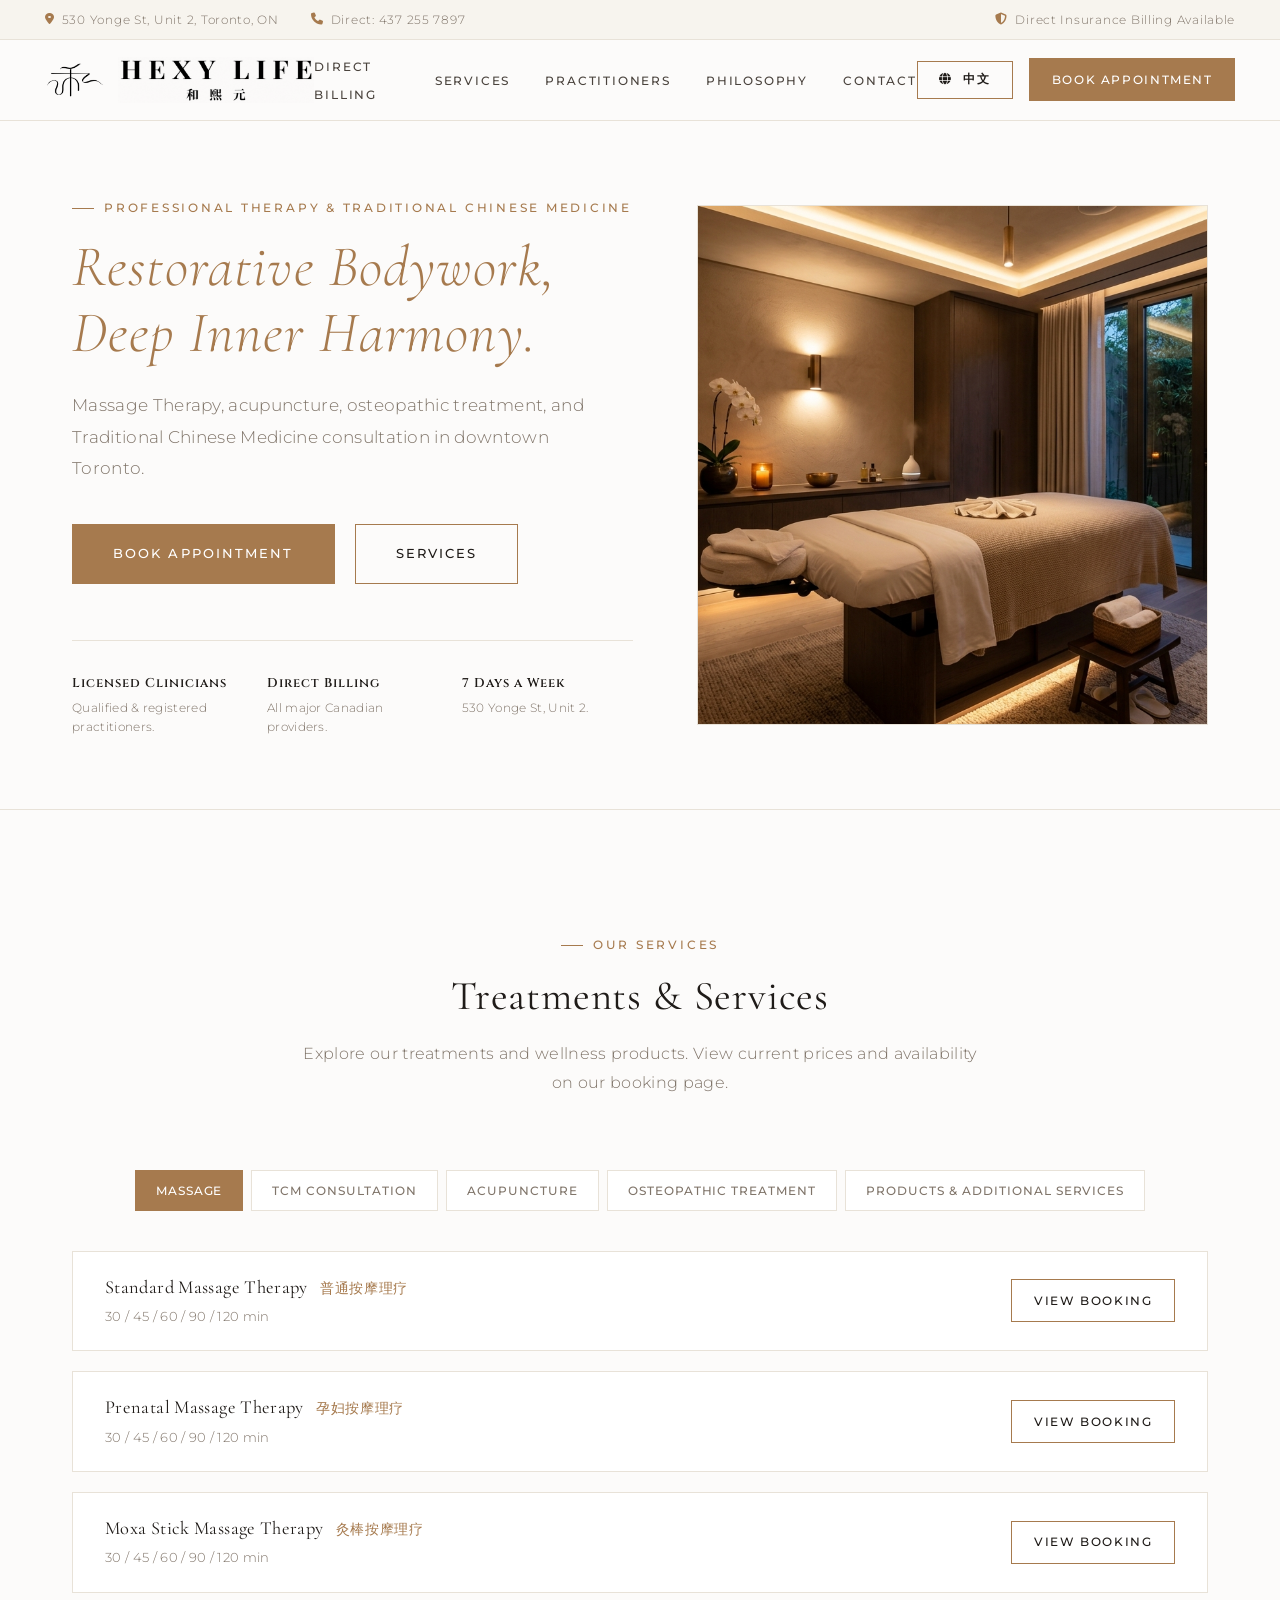
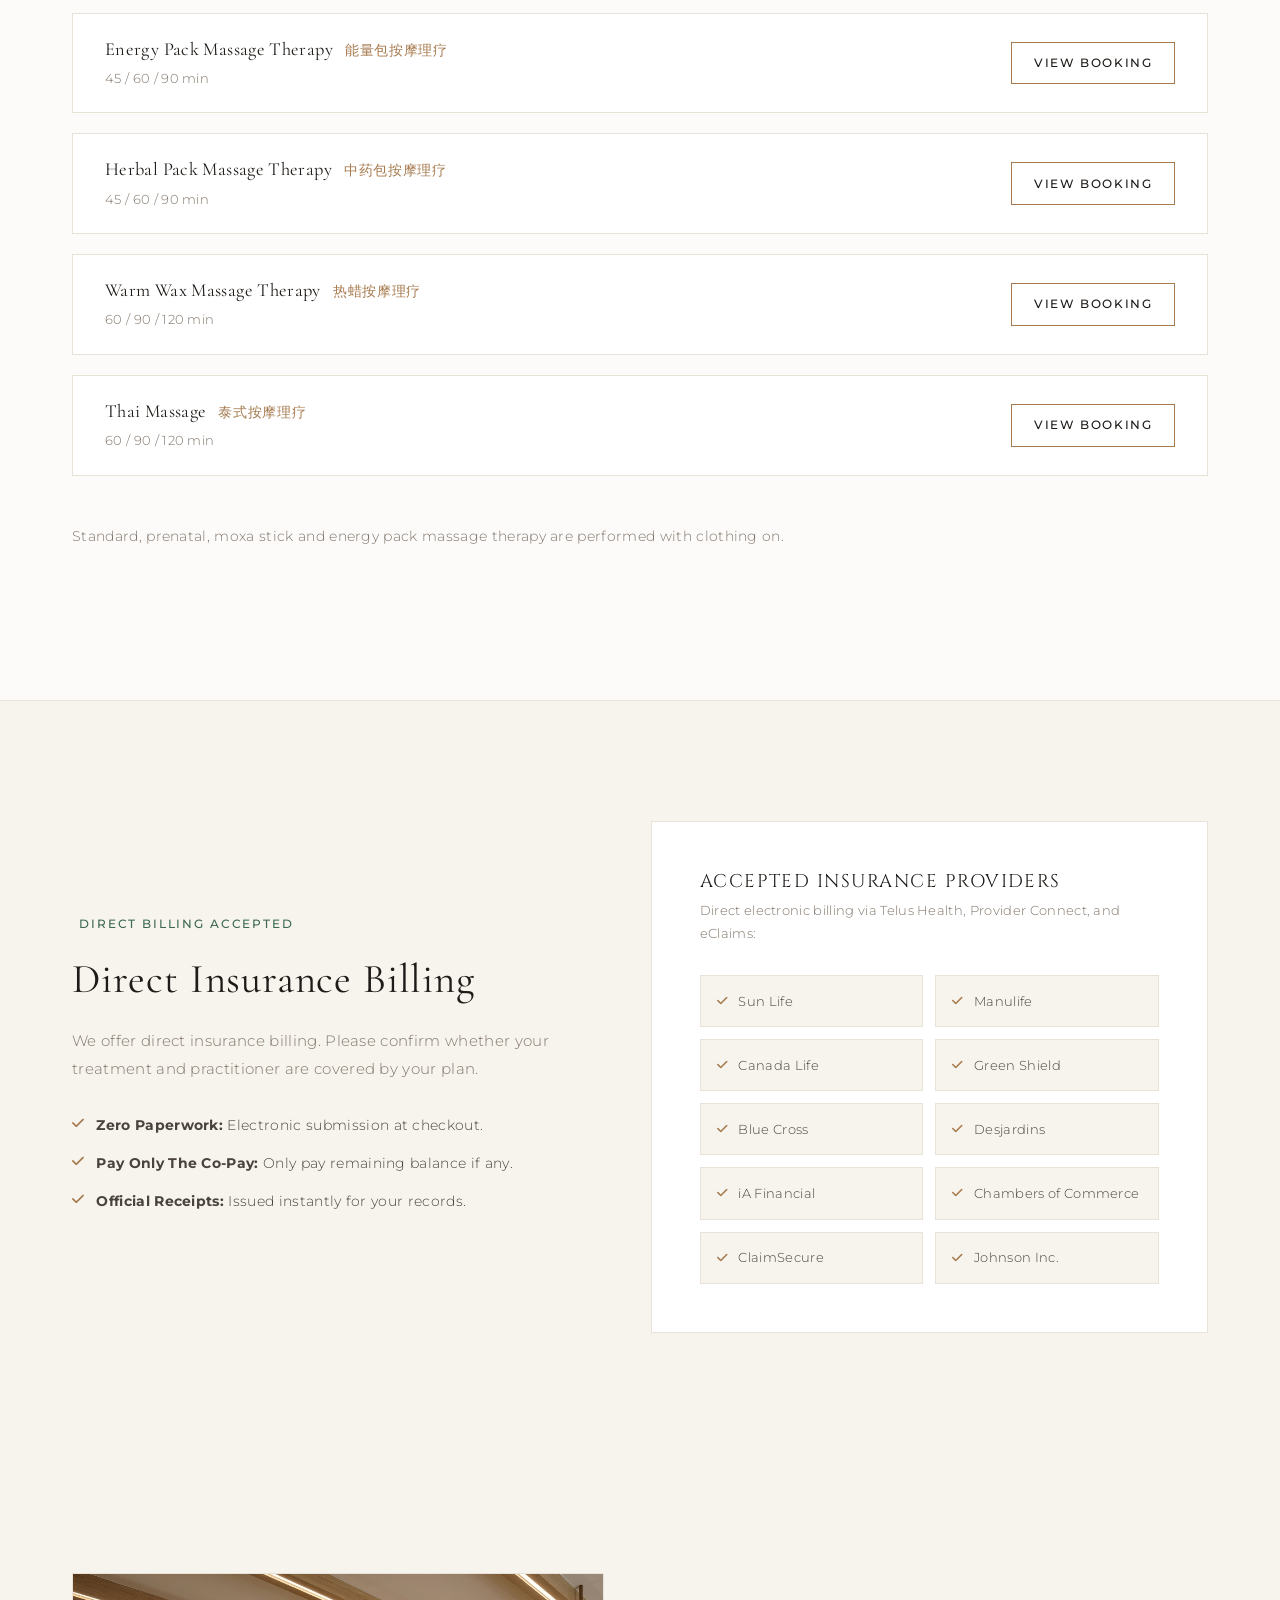
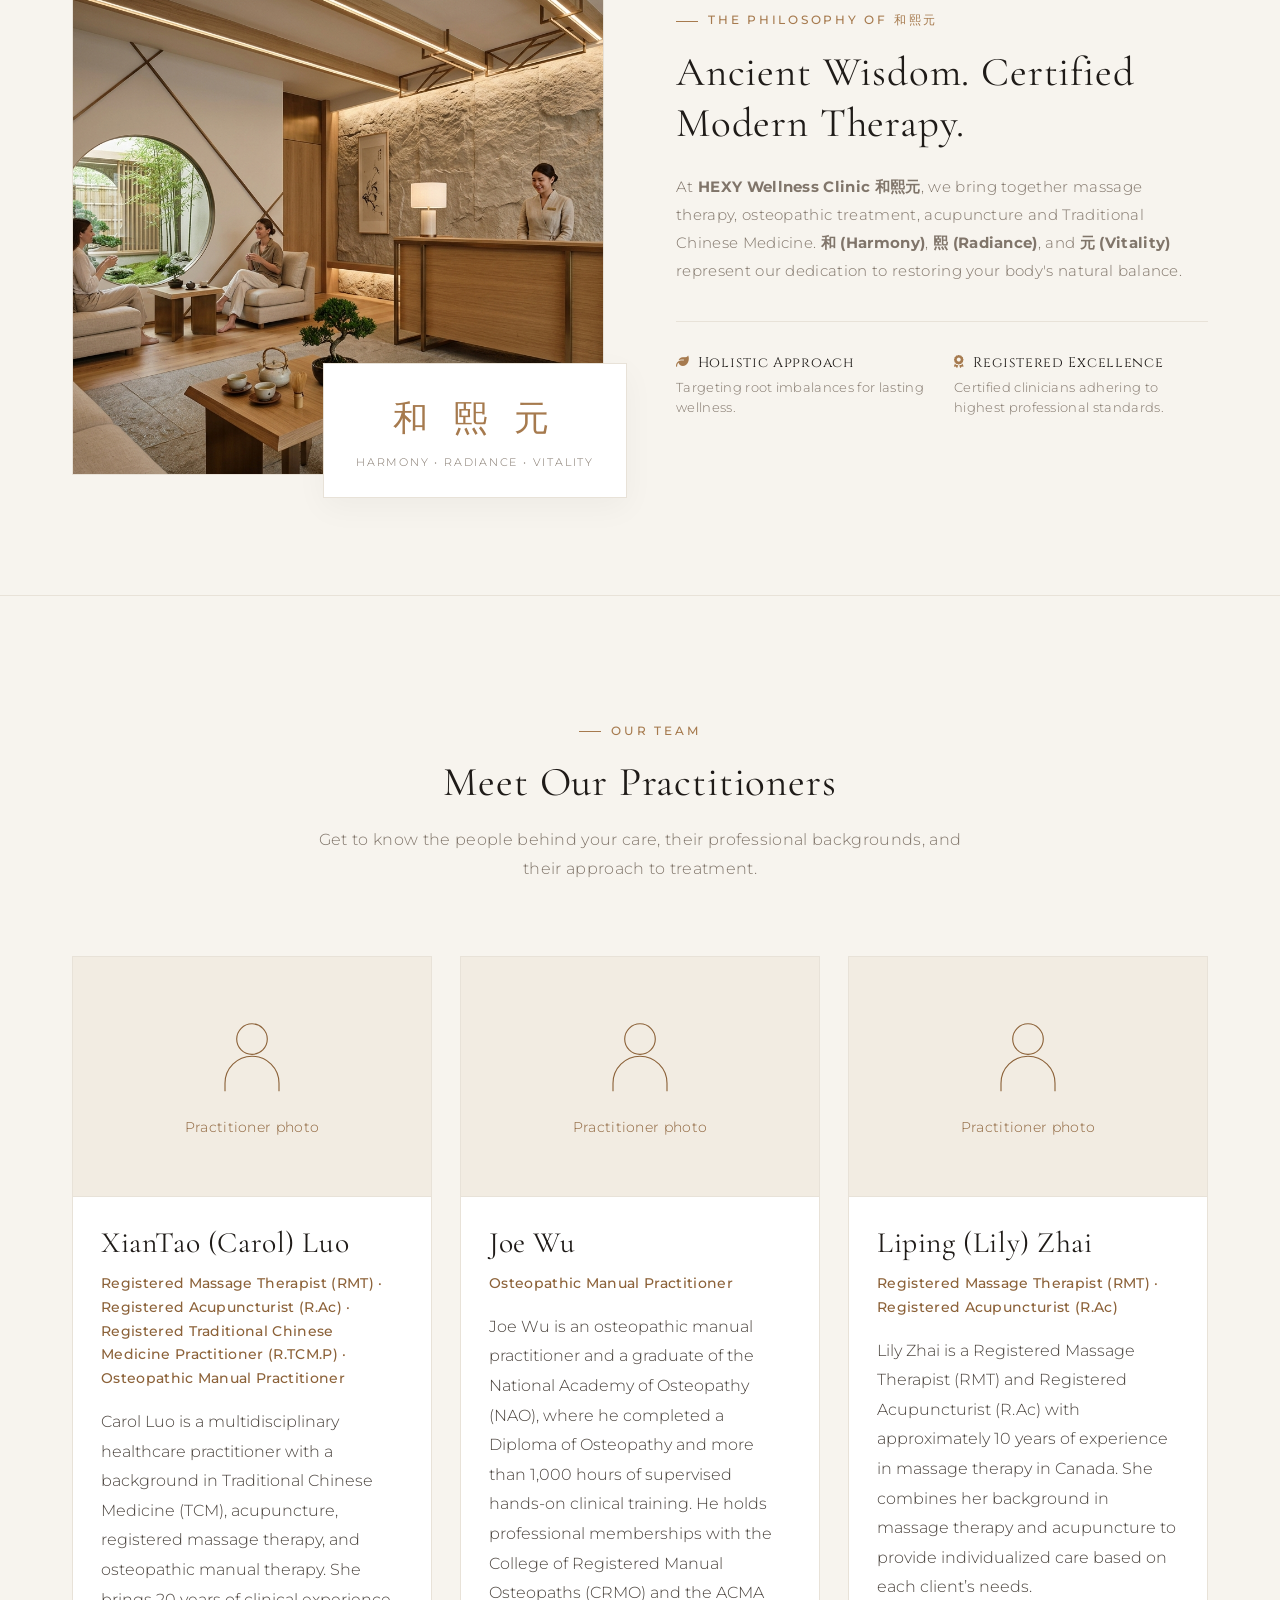
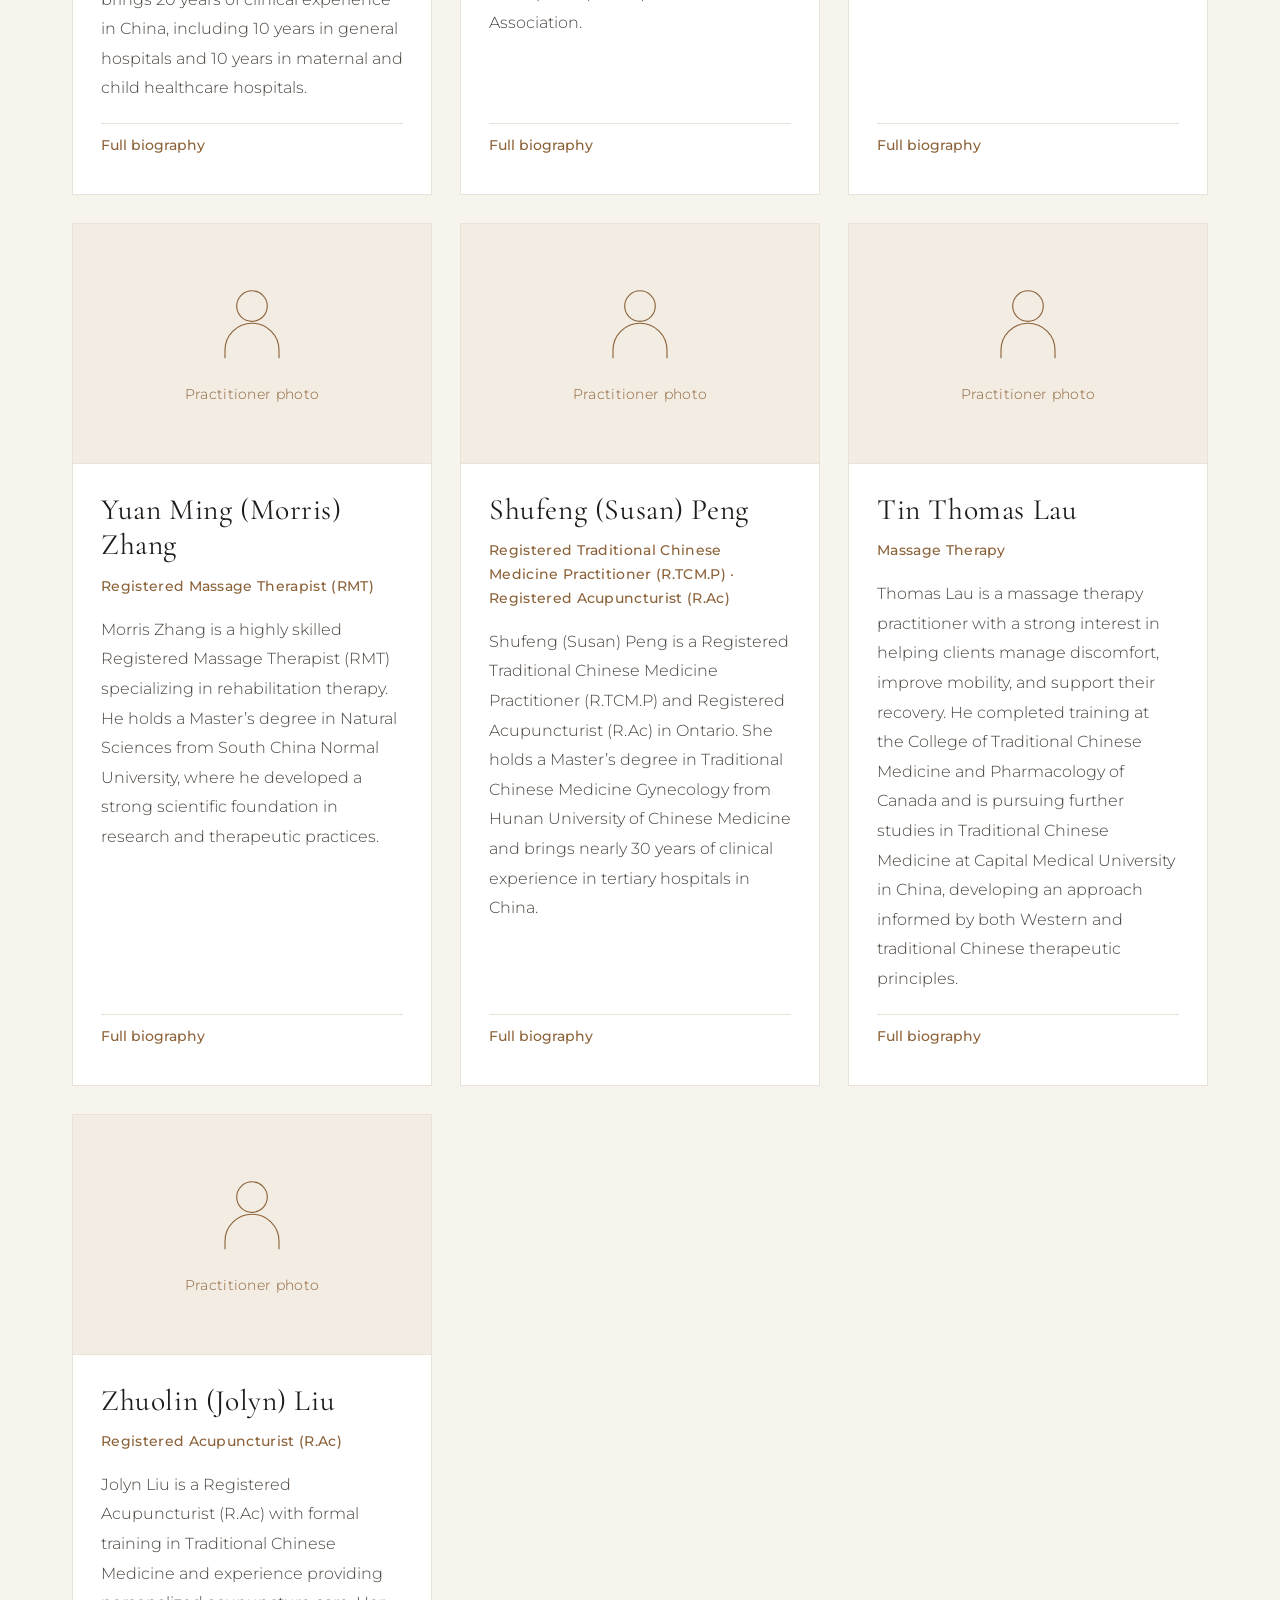
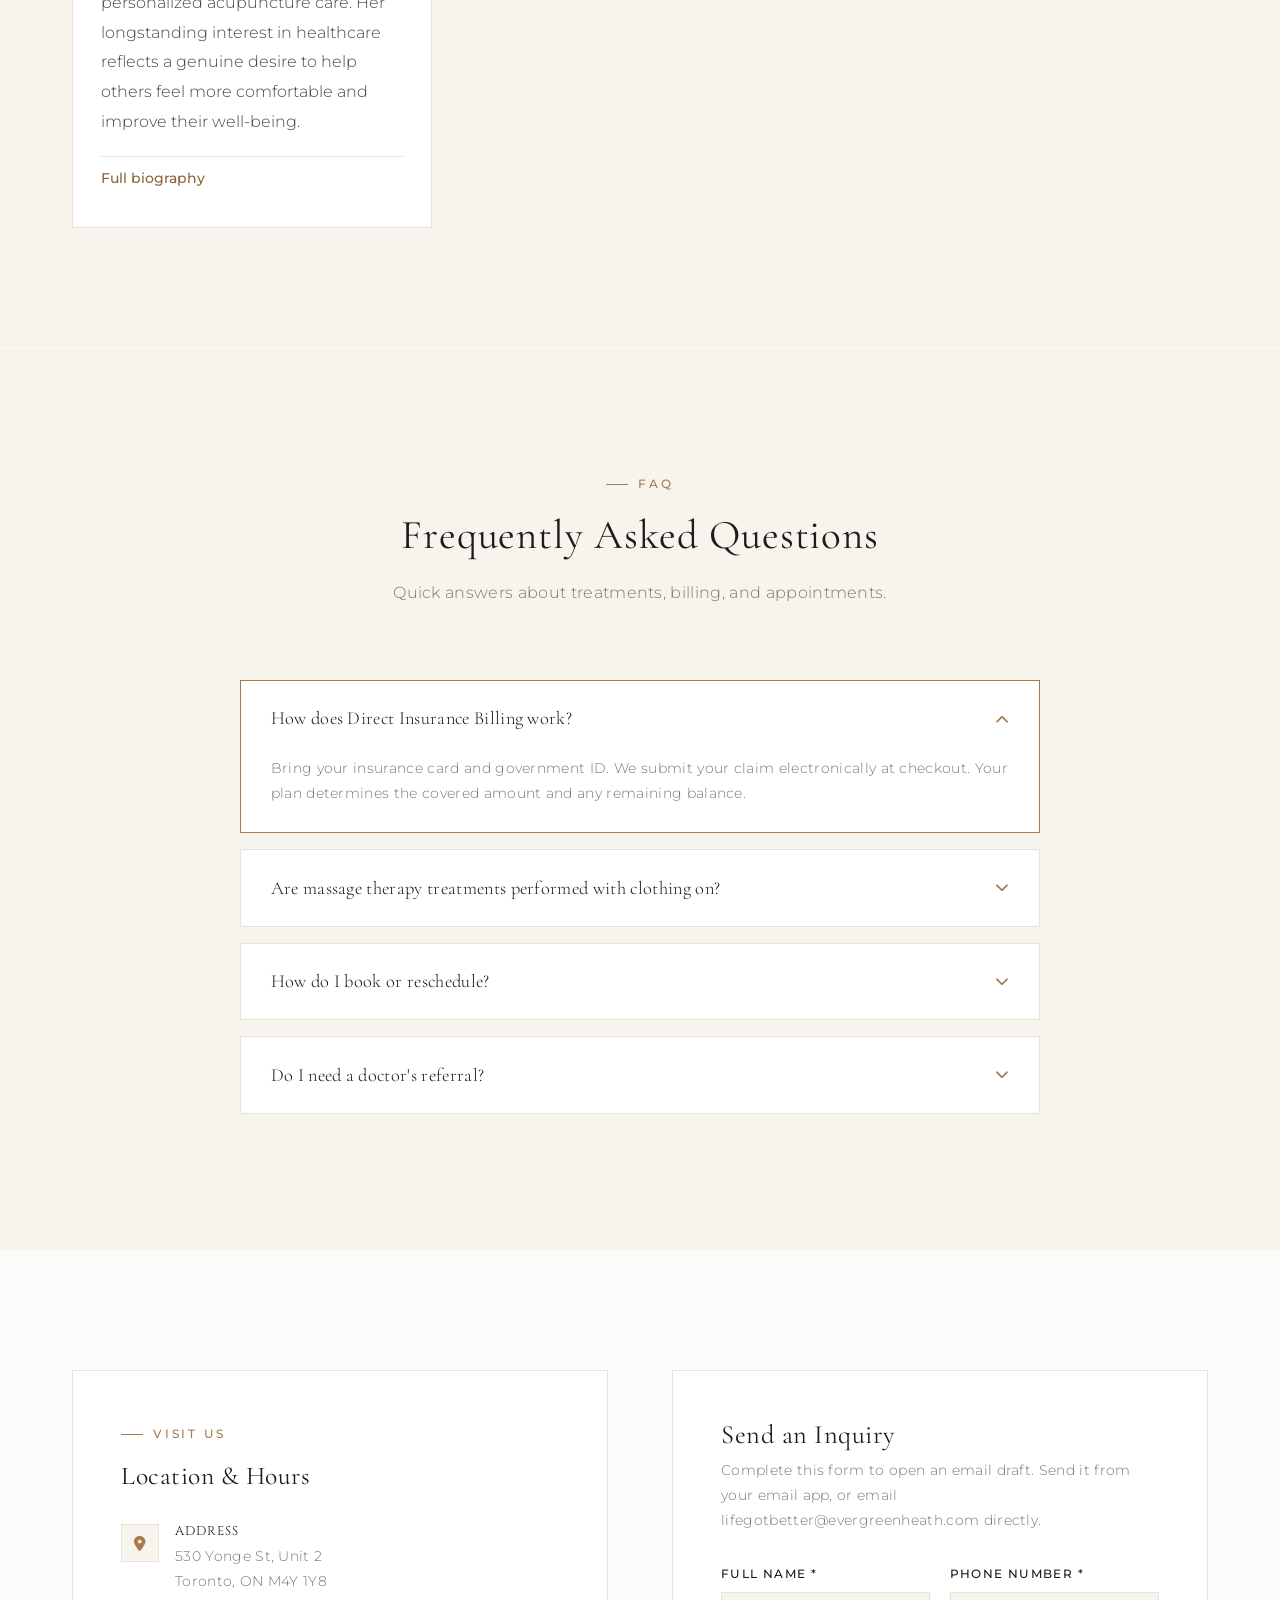
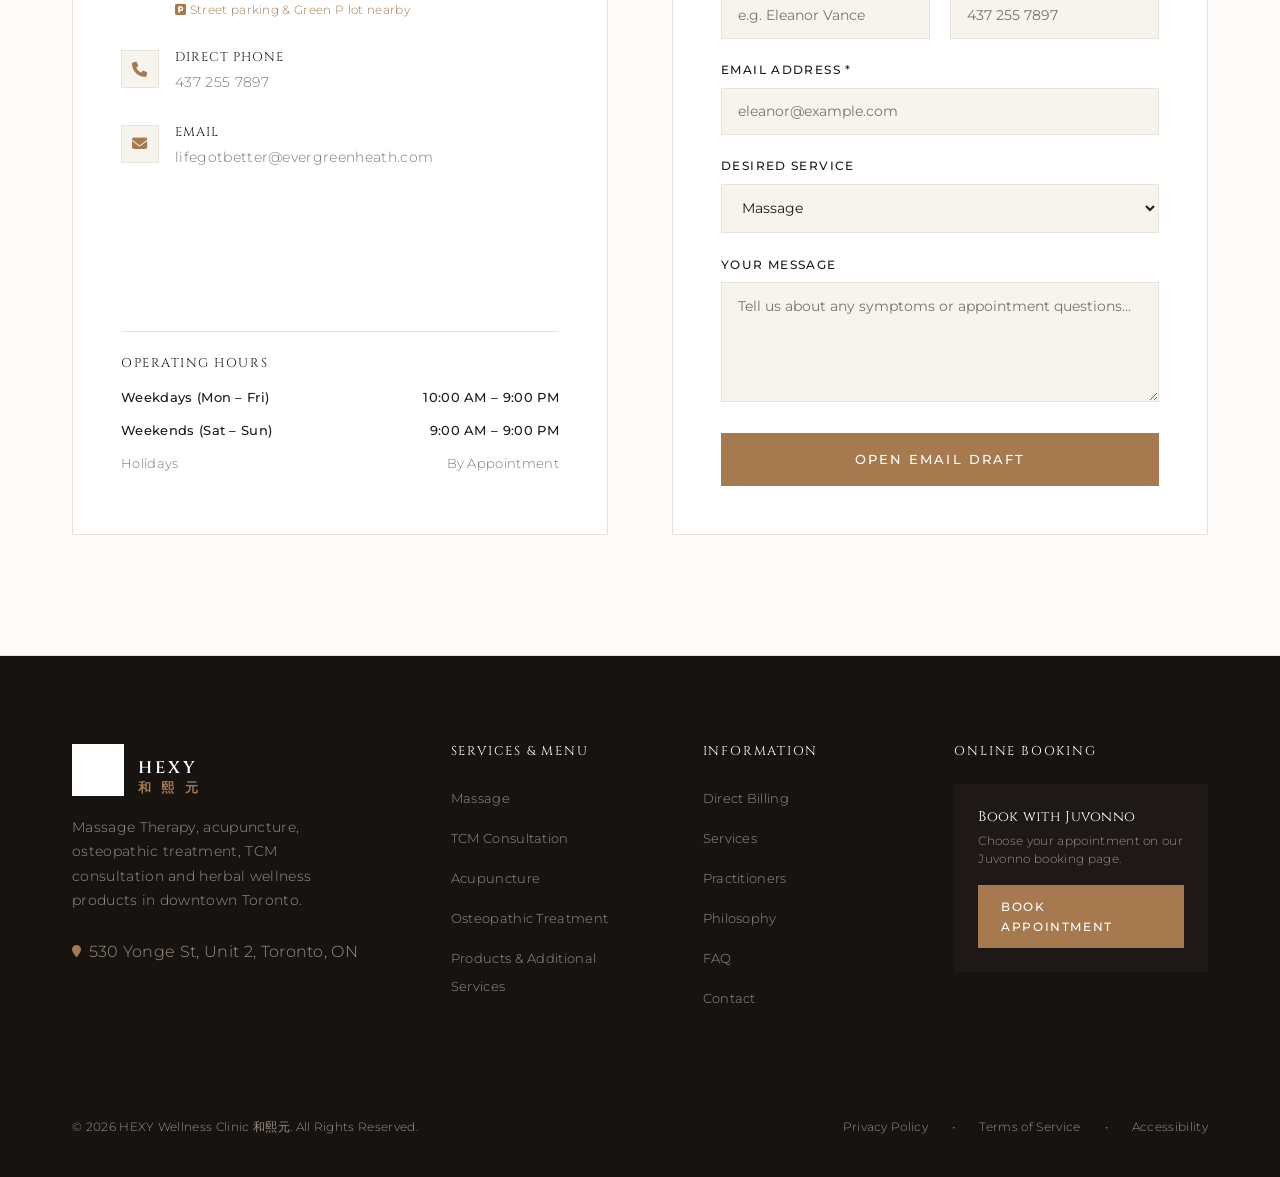
==== commit 494c47d2: "Add practitioner biography modal functionality and update styles - Introduced a modal dialog for dis" ====
--- a/index.html
+++ b/index.html
@@ -24,7 +24,7 @@
   <link rel="stylesheet" href="https://cdnjs.cloudflare.com/ajax/libs/font-awesome/6.5.1/css/all.min.css">
 
   <!-- Master Stylesheet -->
-  <link rel="stylesheet" href="css/styles.css?v=practitioners-20261123">
+  <link rel="stylesheet" href="css/styles.css?v=practitioner-modal-20261123">
 
   <!-- Schema.org Structured Data -->
   <script type="application/ld+json">
@@ -634,10 +634,8 @@
               <h3 id="practitioner-carol-name">XianTao (Carol) Luo</h3>
               <p class="practitioner-role" data-i18n="practitioner_carol_role">Registered Massage Therapist (RMT) · Registered Acupuncturist (R.Ac) · Registered Traditional Chinese Medicine Practitioner (R.TCM.P) · Osteopathic Manual Practitioner</p>
               <p class="practitioner-intro" data-i18n="practitioner_carol_intro">Carol Luo is a multidisciplinary healthcare practitioner with a background in Traditional Chinese Medicine (TCM), acupuncture, registered massage therapy, and osteopathic manual therapy. She brings 20 years of clinical experience in China, including 10 years in general hospitals and 10 years in maternal and child healthcare hospitals.</p>
-              <details class="practitioner-biography">
-                <summary><span class="bio-read-more" data-i18n="practitioner_read_more">Full biography</span><span class="bio-read-less" data-i18n="practitioner_read_less">Close biography</span></summary>
-                <div class="practitioner-bio-text" data-i18n="practitioner_carol_bio"><p>After moving to Canada, Carol continued her professional training at Canadian medical and traditional Chinese medicine institutions, as well as the National Academy of Osteopathy. She has also served as a student supervisor at John &amp; Jenny Traditional Chinese Medicine College for four years.</p><p>Influenced by Traditional Chinese Medicine from an early age, Carol combines classical TCM principles with contemporary clinical knowledge. Her approach emphasizes gentle, balanced, and individualized care, drawing on acupuncture, herbal medicine, cupping, gua sha, moxibustion, tuina, and manual therapy as appropriate to each patient.</p><p>Her clinical interests include musculoskeletal pain and mobility concerns, headaches, sleep and digestive concerns, women’s health, and postpartum wellness. Carol is committed to attentive, patient-centered care that supports comfort, functional well-being, and each individual’s health goals.</p></div>
-              </details>
+              <button type="button" class="practitioner-biography-trigger" aria-haspopup="dialog" aria-controls="practitionerBiography" data-i18n="practitioner_read_more">Full biography</button>
+              <div class="practitioner-bio-text" hidden data-i18n="practitioner_carol_bio"><p>After moving to Canada, Carol continued her professional training at Canadian medical and traditional Chinese medicine institutions, as well as the National Academy of Osteopathy. She has also served as a student supervisor at John &amp; Jenny Traditional Chinese Medicine College for four years.</p><p>Influenced by Traditional Chinese Medicine from an early age, Carol combines classical TCM principles with contemporary clinical knowledge. Her approach emphasizes gentle, balanced, and individualized care, drawing on acupuncture, herbal medicine, cupping, gua sha, moxibustion, tuina, and manual therapy as appropriate to each patient.</p><p>Her clinical interests include musculoskeletal pain and mobility concerns, headaches, sleep and digestive concerns, women’s health, and postpartum wellness. Carol is committed to attentive, patient-centered care that supports comfort, functional well-being, and each individual’s health goals.</p></div>
             </div>
           </article>
           <article class="practitioner-card" id="practitioner-joe" aria-labelledby="practitioner-joe-name">
@@ -650,10 +648,8 @@
               <h3 id="practitioner-joe-name">Joe Wu</h3>
               <p class="practitioner-role" data-i18n="practitioner_joe_role">Osteopathic Manual Practitioner</p>
               <p class="practitioner-intro" data-i18n="practitioner_joe_intro">Joe Wu is an osteopathic manual practitioner and a graduate of the National Academy of Osteopathy (NAO), where he completed a Diploma of Osteopathy and more than 1,000 hours of supervised hands-on clinical training. He holds professional memberships with the College of Registered Manual Osteopaths (CRMO) and the ACMA Association.</p>
-              <details class="practitioner-biography">
-                <summary><span class="bio-read-more" data-i18n="practitioner_read_more">Full biography</span><span class="bio-read-less" data-i18n="practitioner_read_less">Close biography</span></summary>
-                <div class="practitioner-bio-text" data-i18n="practitioner_joe_bio"><p>Joe focuses on hands-on, individualized care for musculoskeletal discomfort, restricted mobility, postural concerns, and functional recovery. His training includes clinical assessment, soft tissue techniques, joint mobilization, muscle energy techniques, and other gentle manual approaches designed to support mobility and overall physical well-being.</p><p>With a compassionate and patient-centered approach, Joe takes time to understand each client’s concerns, assess their needs, and develop an appropriate treatment plan. He strives to create a comfortable, respectful treatment experience while helping clients work toward improved movement, reduced discomfort, and long-term wellness.</p></div>
-              </details>
+              <button type="button" class="practitioner-biography-trigger" aria-haspopup="dialog" aria-controls="practitionerBiography" data-i18n="practitioner_read_more">Full biography</button>
+              <div class="practitioner-bio-text" hidden data-i18n="practitioner_joe_bio"><p>Joe focuses on hands-on, individualized care for musculoskeletal discomfort, restricted mobility, postural concerns, and functional recovery. His training includes clinical assessment, soft tissue techniques, joint mobilization, muscle energy techniques, and other gentle manual approaches designed to support mobility and overall physical well-being.</p><p>With a compassionate and patient-centered approach, Joe takes time to understand each client’s concerns, assess their needs, and develop an appropriate treatment plan. He strives to create a comfortable, respectful treatment experience while helping clients work toward improved movement, reduced discomfort, and long-term wellness.</p></div>
             </div>
           </article>
           <article class="practitioner-card" id="practitioner-lily" aria-labelledby="practitioner-lily-name">
@@ -666,10 +662,8 @@
               <h3 id="practitioner-lily-name">Liping (Lily) Zhai</h3>
               <p class="practitioner-role" data-i18n="practitioner_lily_role">Registered Massage Therapist (RMT) · Registered Acupuncturist (R.Ac)</p>
               <p class="practitioner-intro" data-i18n="practitioner_lily_intro">Lily Zhai is a Registered Massage Therapist (RMT) and Registered Acupuncturist (R.Ac) with approximately 10 years of experience in massage therapy in Canada. She combines her background in massage therapy and acupuncture to provide individualized care based on each client’s needs.</p>
-              <details class="practitioner-biography">
-                <summary><span class="bio-read-more" data-i18n="practitioner_read_more">Full biography</span><span class="bio-read-less" data-i18n="practitioner_read_less">Close biography</span></summary>
-                <div class="practitioner-bio-text" data-i18n="practitioner_lily_bio"><p>Her clinical interests include lower back pain, frozen shoulder, migraines, sleep concerns, and cosmetic acupuncture. In massage therapy, Lily offers therapeutic massage, aromatherapy massage, lymphatic drainage massage, and hot stone massage, tailoring her approach to each client’s needs and preferences.</p><p>Lily emphasizes thorough patient assessments, individualized treatment planning, careful clinical documentation, and adherence to infection prevention and control protocols. She is committed to providing attentive, professional care that supports comfort, mobility, relaxation, and overall well-being.</p></div>
-              </details>
+              <button type="button" class="practitioner-biography-trigger" aria-haspopup="dialog" aria-controls="practitionerBiography" data-i18n="practitioner_read_more">Full biography</button>
+              <div class="practitioner-bio-text" hidden data-i18n="practitioner_lily_bio"><p>Her clinical interests include lower back pain, frozen shoulder, migraines, sleep concerns, and cosmetic acupuncture. In massage therapy, Lily offers therapeutic massage, aromatherapy massage, lymphatic drainage massage, and hot stone massage, tailoring her approach to each client’s needs and preferences.</p><p>Lily emphasizes thorough patient assessments, individualized treatment planning, careful clinical documentation, and adherence to infection prevention and control protocols. She is committed to providing attentive, professional care that supports comfort, mobility, relaxation, and overall well-being.</p></div>
             </div>
           </article>
           <article class="practitioner-card" id="practitioner-morris" aria-labelledby="practitioner-morris-name">
@@ -682,10 +676,8 @@
               <h3 id="practitioner-morris-name">Yuan Ming (Morris) Zhang</h3>
               <p class="practitioner-role" data-i18n="practitioner_morris_role">Registered Massage Therapist (RMT)</p>
               <p class="practitioner-intro" data-i18n="practitioner_morris_intro">Morris Zhang is a highly skilled Registered Massage Therapist (RMT) specializing in rehabilitation therapy. He holds a Master’s degree in Natural Sciences from South China Normal University, where he developed a strong scientific foundation in research and therapeutic practices.</p>
-              <details class="practitioner-biography">
-                <summary><span class="bio-read-more" data-i18n="practitioner_read_more">Full biography</span><span class="bio-read-less" data-i18n="practitioner_read_less">Close biography</span></summary>
-                <div class="practitioner-bio-text" data-i18n="practitioner_morris_bio"><p>With an extensive academic background and several publications in respected academic journals, Morris brings an evidence-informed approach to his clinical practice.</p><p>By combining scientific knowledge with hands-on therapeutic techniques, he focuses on supporting physical recovery, relieving musculoskeletal discomfort, improving mobility, and promoting long-term wellness.</p><p>Morris is committed to delivering personalized, patient-centered care, helping each client achieve their individual rehabilitation and wellness goals.</p></div>
-              </details>
+              <button type="button" class="practitioner-biography-trigger" aria-haspopup="dialog" aria-controls="practitionerBiography" data-i18n="practitioner_read_more">Full biography</button>
+              <div class="practitioner-bio-text" hidden data-i18n="practitioner_morris_bio"><p>With an extensive academic background and several publications in respected academic journals, Morris brings an evidence-informed approach to his clinical practice.</p><p>By combining scientific knowledge with hands-on therapeutic techniques, he focuses on supporting physical recovery, relieving musculoskeletal discomfort, improving mobility, and promoting long-term wellness.</p><p>Morris is committed to delivering personalized, patient-centered care, helping each client achieve their individual rehabilitation and wellness goals.</p></div>
             </div>
           </article>
           <article class="practitioner-card" id="practitioner-susan" aria-labelledby="practitioner-susan-name">
@@ -698,10 +690,8 @@
               <h3 id="practitioner-susan-name">Shufeng (Susan) Peng</h3>
               <p class="practitioner-role" data-i18n="practitioner_susan_role">Registered Traditional Chinese Medicine Practitioner (R.TCM.P) · Registered Acupuncturist (R.Ac)</p>
               <p class="practitioner-intro" data-i18n="practitioner_susan_intro">Shufeng (Susan) Peng is a Registered Traditional Chinese Medicine Practitioner (R.TCM.P) and Registered Acupuncturist (R.Ac) in Ontario. She holds a Master’s degree in Traditional Chinese Medicine Gynecology from Hunan University of Chinese Medicine and brings nearly 30 years of clinical experience in tertiary hospitals in China.</p>
-              <details class="practitioner-biography">
-                <summary><span class="bio-read-more" data-i18n="practitioner_read_more">Full biography</span><span class="bio-read-less" data-i18n="practitioner_read_less">Close biography</span></summary>
-                <div class="practitioner-bio-text" data-i18n="practitioner_susan_bio"><p>Her practice draws on a broad foundation in Traditional Chinese Medicine, with particular interests in cheek acupuncture, specialized auricular therapies, dietary therapy, pulse assessment, and copper-tool gua sha. Susan integrates acupuncture, Chinese herbal medicine, gua sha, and ear acupoint techniques to develop individualized treatment approaches.</p><p>Her areas of clinical interest include acute and chronic pain, sleep and mood concerns, women’s health, menstrual irregularities, fertility-related concerns, and supportive care for individuals managing chronic health conditions or post-stroke symptoms. She emphasizes thoughtful assessment, personalized care, and clear communication.</p><p>Known for her dedication to professional ethics and compassionate care, Susan strives to build trusting relationships and support each patient’s well-being through an individualized, patient-centered approach.</p></div>
-              </details>
+              <button type="button" class="practitioner-biography-trigger" aria-haspopup="dialog" aria-controls="practitionerBiography" data-i18n="practitioner_read_more">Full biography</button>
+              <div class="practitioner-bio-text" hidden data-i18n="practitioner_susan_bio"><p>Her practice draws on a broad foundation in Traditional Chinese Medicine, with particular interests in cheek acupuncture, specialized auricular therapies, dietary therapy, pulse assessment, and copper-tool gua sha. Susan integrates acupuncture, Chinese herbal medicine, gua sha, and ear acupoint techniques to develop individualized treatment approaches.</p><p>Her areas of clinical interest include acute and chronic pain, sleep and mood concerns, women’s health, menstrual irregularities, fertility-related concerns, and supportive care for individuals managing chronic health conditions or post-stroke symptoms. She emphasizes thoughtful assessment, personalized care, and clear communication.</p><p>Known for her dedication to professional ethics and compassionate care, Susan strives to build trusting relationships and support each patient’s well-being through an individualized, patient-centered approach.</p></div>
             </div>
           </article>
           <article class="practitioner-card" id="practitioner-thomas" aria-labelledby="practitioner-thomas-name">
@@ -714,10 +704,8 @@
               <h3 id="practitioner-thomas-name">Tin Thomas Lau</h3>
               <p class="practitioner-role" data-i18n="practitioner_thomas_role">Massage Therapy</p>
               <p class="practitioner-intro" data-i18n="practitioner_thomas_intro">Thomas Lau is a massage therapy practitioner with a strong interest in helping clients manage discomfort, improve mobility, and support their recovery. He completed training at the College of Traditional Chinese Medicine and Pharmacology of Canada and is pursuing further studies in Traditional Chinese Medicine at Capital Medical University in China, developing an approach informed by both Western and traditional Chinese therapeutic principles.</p>
-              <details class="practitioner-biography">
-                <summary><span class="bio-read-more" data-i18n="practitioner_read_more">Full biography</span><span class="bio-read-less" data-i18n="practitioner_read_less">Close biography</span></summary>
-                <div class="practitioner-bio-text" data-i18n="practitioner_thomas_bio"><p>His areas of focus include neck, shoulder, and back discomfort; sports-related injuries; work-related muscular tension; chronic pain; headaches; joint concerns; and postpartum recovery. Thomas incorporates Swedish massage, deep tissue techniques, myofascial release, stretching, and Tuina-informed approaches to provide individualized care.</p><p>Each session begins with an assessment of the client’s symptoms, posture, and movement needs. Thomas emphasizes attentive communication, targeted hands-on treatment, and practical aftercare guidance to help clients work toward sustainable improvements in comfort and function.</p></div>
-              </details>
+              <button type="button" class="practitioner-biography-trigger" aria-haspopup="dialog" aria-controls="practitionerBiography" data-i18n="practitioner_read_more">Full biography</button>
+              <div class="practitioner-bio-text" hidden data-i18n="practitioner_thomas_bio"><p>His areas of focus include neck, shoulder, and back discomfort; sports-related injuries; work-related muscular tension; chronic pain; headaches; joint concerns; and postpartum recovery. Thomas incorporates Swedish massage, deep tissue techniques, myofascial release, stretching, and Tuina-informed approaches to provide individualized care.</p><p>Each session begins with an assessment of the client’s symptoms, posture, and movement needs. Thomas emphasizes attentive communication, targeted hands-on treatment, and practical aftercare guidance to help clients work toward sustainable improvements in comfort and function.</p></div>
             </div>
           </article>
           <article class="practitioner-card" id="practitioner-jolyn" aria-labelledby="practitioner-jolyn-name">
@@ -730,10 +718,8 @@
               <h3 id="practitioner-jolyn-name">Zhuolin (Jolyn) Liu</h3>
               <p class="practitioner-role" data-i18n="practitioner_jolyn_role">Registered Acupuncturist (R.Ac)</p>
               <p class="practitioner-intro" data-i18n="practitioner_jolyn_intro">Jolyn Liu is a Registered Acupuncturist (R.Ac) with formal training in Traditional Chinese Medicine and experience providing personalized acupuncture care. Her longstanding interest in healthcare reflects a genuine desire to help others feel more comfortable and improve their well-being.</p>
-              <details class="practitioner-biography">
-                <summary><span class="bio-read-more" data-i18n="practitioner_read_more">Full biography</span><span class="bio-read-less" data-i18n="practitioner_read_less">Close biography</span></summary>
-                <div class="practitioner-bio-text" data-i18n="practitioner_jolyn_bio"><p>Her interest in acupuncture grew from her own experiences with persistent lower back, neck, and shoulder discomfort. Exploring acupuncture, massage, Tuina, and other approaches deepened her appreciation for individualized care. Helping her father through acupuncture further strengthened her commitment to this field.</p><p>Jolyn provides acupuncture care for concerns such as neck and shoulder tension, lower back pain, sciatica, headaches, knee discomfort, stress, anxiety, sleep difficulties, women’s health, and digestive concerns. She takes time to understand each patient’s symptoms, lifestyle, and daily habits, tailoring her approach to individual needs and offering practical self-care guidance to support ongoing wellness.</p></div>
-              </details>
+              <button type="button" class="practitioner-biography-trigger" aria-haspopup="dialog" aria-controls="practitionerBiography" data-i18n="practitioner_read_more">Full biography</button>
+              <div class="practitioner-bio-text" hidden data-i18n="practitioner_jolyn_bio"><p>Her interest in acupuncture grew from her own experiences with persistent lower back, neck, and shoulder discomfort. Exploring acupuncture, massage, Tuina, and other approaches deepened her appreciation for individualized care. Helping her father through acupuncture further strengthened her commitment to this field.</p><p>Jolyn provides acupuncture care for concerns such as neck and shoulder tension, lower back pain, sciatica, headaches, knee discomfort, stress, anxiety, sleep difficulties, women’s health, and digestive concerns. She takes time to understand each patient’s symptoms, lifestyle, and daily habits, tailoring her approach to individual needs and offering practical self-care guidance to support ongoing wellness.</p></div>
             </div>
           </article>
         </div>
@@ -990,10 +976,21 @@
     <span>Welcome to HEXY Wellness Clinic 和熙元</span>
   </div>
 
+  <dialog class="practitioner-modal" id="practitionerBiography" aria-labelledby="practitionerBiographyName">
+    <div class="practitioner-modal-header">
+      <h2 id="practitionerBiographyName"></h2>
+      <button type="button" class="practitioner-modal-close" aria-label="Close biography / 关闭个人介绍" autofocus>
+        <span data-i18n="practitioner_close">Close</span><i class="fa-solid fa-xmark" aria-hidden="true"></i>
+      </button>
+    </div>
+    <p class="practitioner-role" id="practitionerBiographyRole"></p>
+    <div class="practitioner-modal-body"></div>
+  </dialog>
+
   <!-- Scripts -->
   <script src="js/config.js?v=service-booking-20261119"></script>
-  <script src="js/i18n.js?v=practitioners-20261123"></script>
-  <script src="js/main.js?v=service-booking-20261119"></script>
+  <script src="js/i18n.js?v=practitioner-modal-20261123"></script>
+  <script src="js/main.js?v=practitioner-modal-20261123"></script>
   <script>
     document.getElementById('currentYear').textContent = new Date().getFullYear();
   </script>
--- a/css/styles.css
+++ b/css/styles.css
@@ -1341,16 +1341,19 @@
   display: grid;
   grid-template-columns: repeat(3, minmax(0, 1fr));
   gap: 1.75rem;
-  align-items: start;
+  align-items: stretch;
 }
 
 .practitioner-card {
+  display: flex;
+  flex-direction: column;
   min-width: 0;
   background: var(--bg-card);
   border: 1px solid var(--border-light);
 }
 
 .practitioner-photo {
+  flex-shrink: 0;
   width: 100%;
   height: 15rem;
   object-fit: cover;
@@ -1376,7 +1379,12 @@
   stroke-width: 1.25;
 }
 
-.practitioner-content { padding: 1.75rem; }
+.practitioner-content {
+  padding: 1.75rem;
+  display: flex;
+  flex-direction: column;
+  flex: 1;
+}
 .practitioner-content h3 {
   font-family: var(--font-serif);
   font-size: 1.85rem;
@@ -1391,13 +1399,18 @@
   color: var(--primary-dark);
   margin-bottom: 1rem;
 }
-.practitioner-intro, .practitioner-bio-text {
+.practitioner-intro, .practitioner-modal-body {
   font-size: 1rem;
   line-height: 1.85;
   letter-spacing: 0;
 }
-.practitioner-biography { margin-top: 1.25rem; }
-.practitioner-biography summary {
+.practitioner-intro { margin-bottom: 1.25rem; }
+.practitioner-biography-trigger {
+  margin-top: auto;
+  width: 100%;
+  text-align: left;
+  background: transparent;
+  border: 0;
   cursor: pointer;
   color: var(--primary-dark);
   font-size: 0.875rem;
@@ -1405,13 +1418,64 @@
   padding: 0.75rem 0;
   border-top: 1px solid var(--border-light);
 }
-.practitioner-biography summary:focus-visible {
+.practitioner-biography-trigger:focus-visible,
+.practitioner-modal-close:focus-visible {
   outline: 2px solid var(--primary-dark);
   outline-offset: 4px;
 }
-.practitioner-bio-text p { margin-top: 1rem; }
-.bio-read-less, .practitioner-biography[open] .bio-read-more { display: none; }
-.practitioner-biography[open] .bio-read-less { display: inline; }
+.practitioner-modal {
+  margin: auto;
+  width: min(48rem, calc(100% - 2rem));
+  max-height: 85vh;
+  max-height: 85dvh;
+  padding: clamp(1.5rem, 4vw, 3rem);
+  overflow-y: auto;
+  overscroll-behavior: contain;
+  background: var(--bg-card);
+  color: var(--text-body);
+  border: 1px solid var(--border-light);
+  box-shadow: 0 1.5rem 5rem rgba(0, 0, 0, 0.2);
+}
+.practitioner-modal[open] { animation: biography-open 240ms ease-out both; }
+.practitioner-modal::backdrop {
+  background: rgba(22, 19, 17, 0.65);
+  animation: biography-backdrop-open 240ms ease-out both;
+}
+.practitioner-modal.is-closing { animation: biography-close 180ms ease-in both; }
+.practitioner-modal.is-closing::backdrop { animation: biography-backdrop-close 180ms ease-in both; }
+.practitioner-modal-header {
+  display: flex;
+  align-items: flex-start;
+  justify-content: space-between;
+  gap: 1rem;
+  margin-bottom: 1rem;
+}
+.practitioner-modal-header h2 { font-size: clamp(1.75rem, 4vw, 2.5rem); }
+.practitioner-modal-close {
+  display: inline-flex;
+  align-items: center;
+  gap: 0.5rem;
+  flex-shrink: 0;
+  padding: 0.5rem;
+  border: 1px solid var(--border-light);
+  background: transparent;
+  cursor: pointer;
+  font-size: 0.875rem;
+}
+.practitioner-modal-body p + p { margin-top: 1rem; }
+@keyframes biography-open {
+  from { opacity: 0; transform: translateY(1.25rem) scale(0.98); }
+  to { opacity: 1; transform: translateY(0) scale(1); }
+}
+@keyframes biography-close {
+  from { opacity: 1; transform: translateY(0) scale(1); }
+  to { opacity: 0; transform: translateY(0.75rem) scale(0.98); }
+}
+@keyframes biography-backdrop-open { from { opacity: 0; } to { opacity: 1; } }
+@keyframes biography-backdrop-close { from { opacity: 1; } to { opacity: 0; } }
+@media (prefers-reduced-motion: reduce) {
+  .practitioner-modal[open], .practitioner-modal::backdrop { animation: none; }
+}
 
 @media (max-width: 1200px) and (min-width: 769px) {
   .main-nav { display: none; }
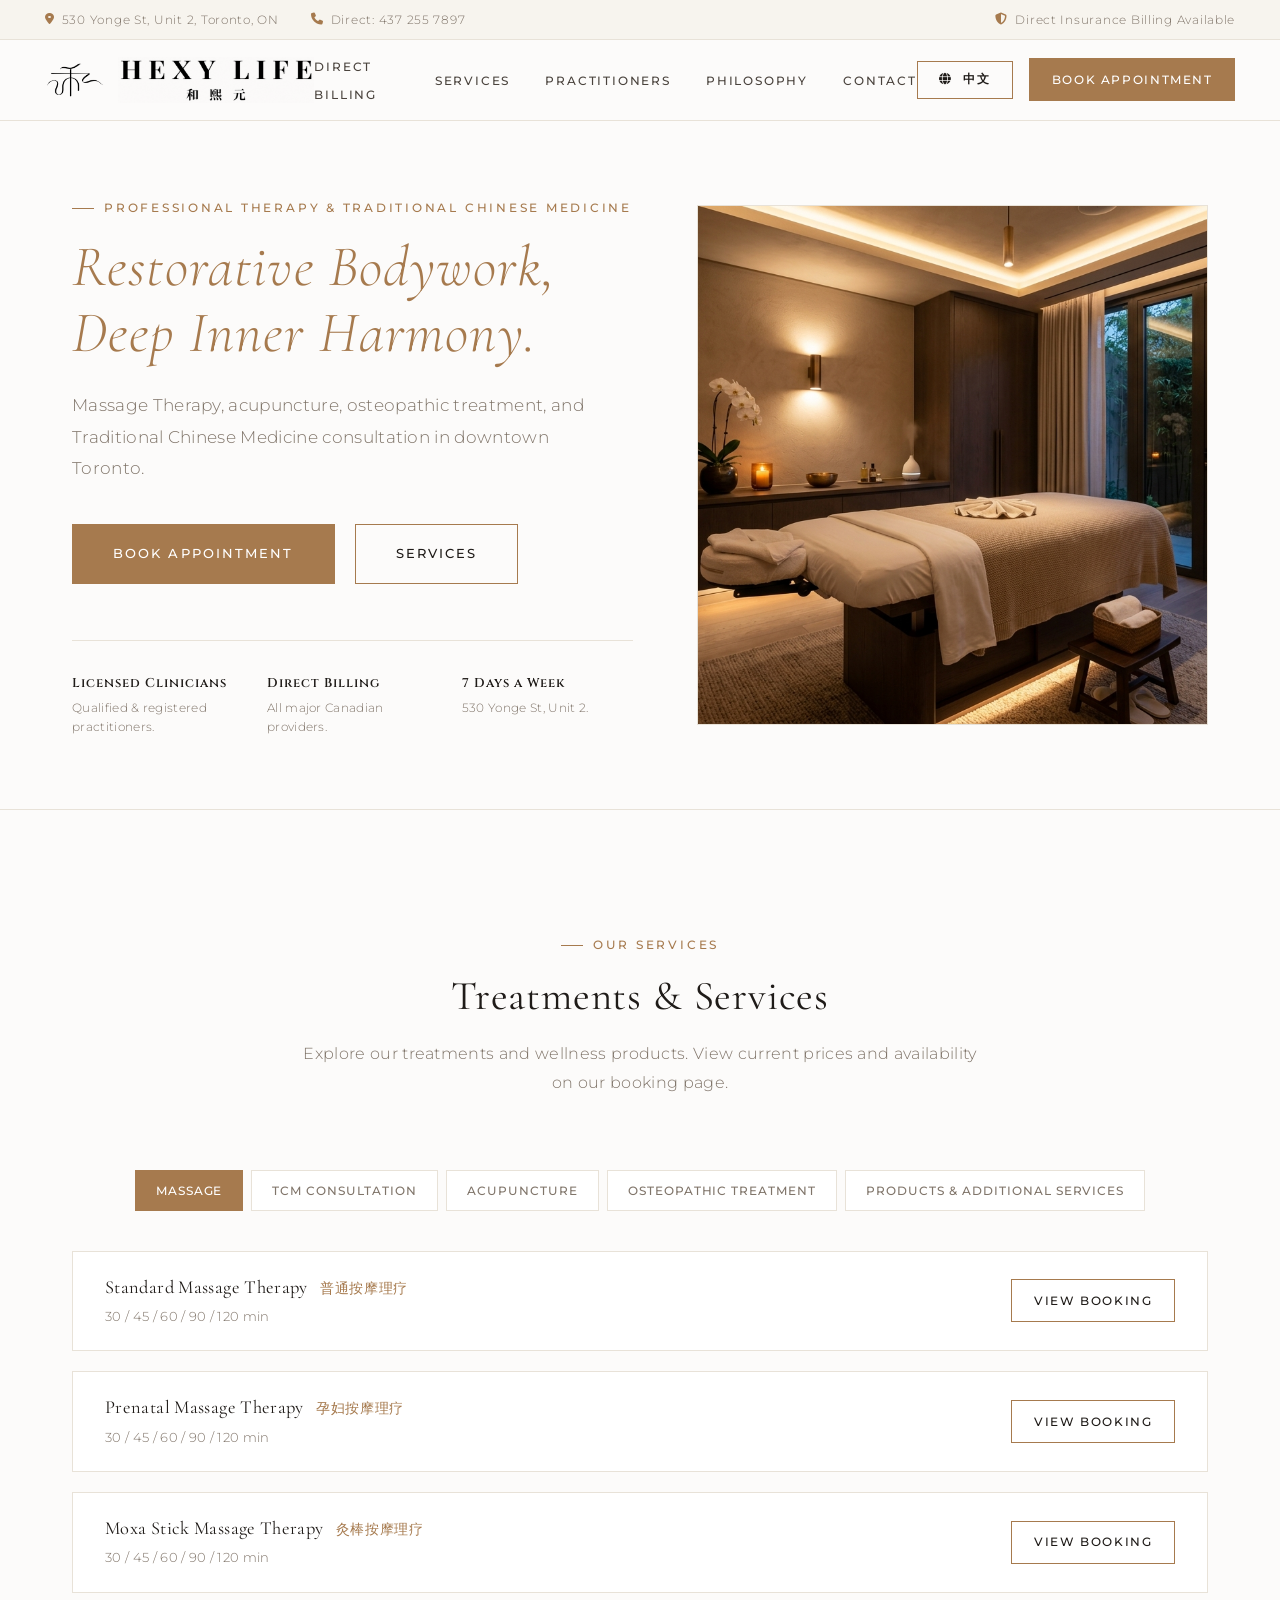
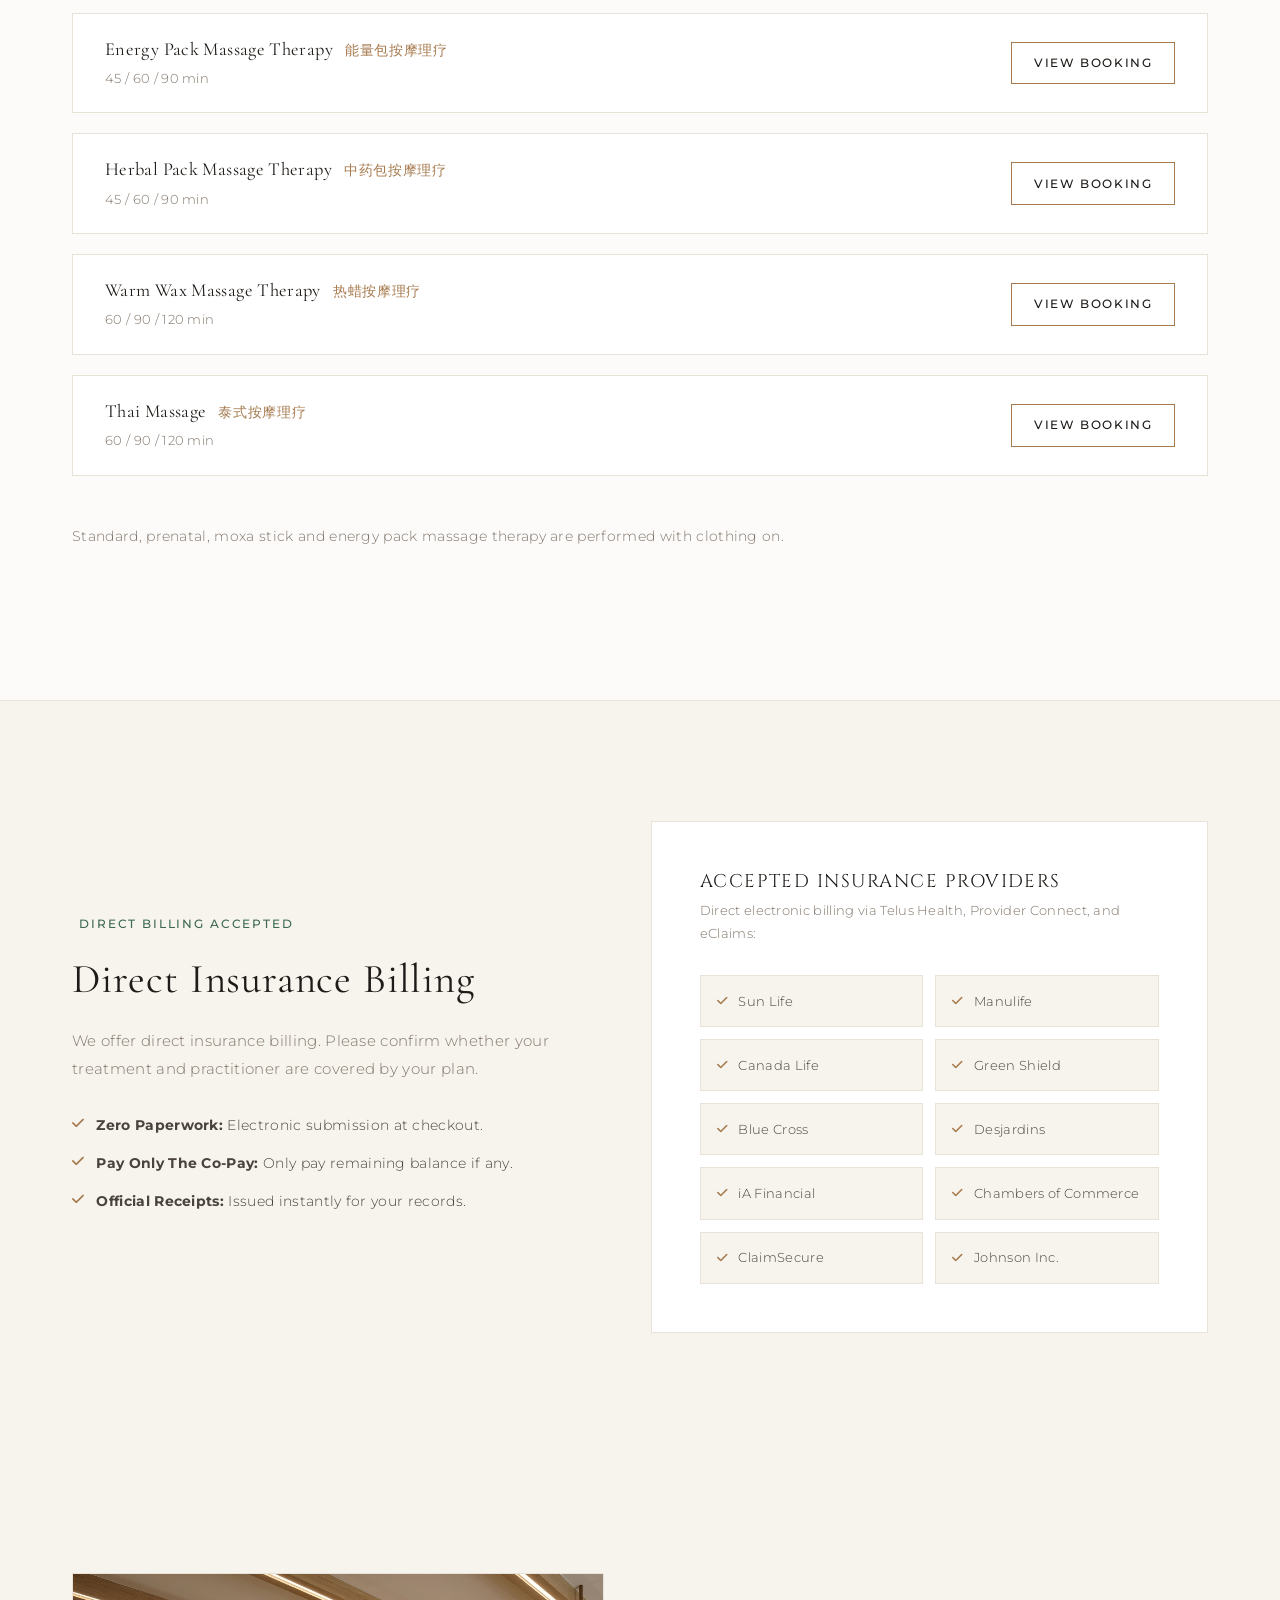
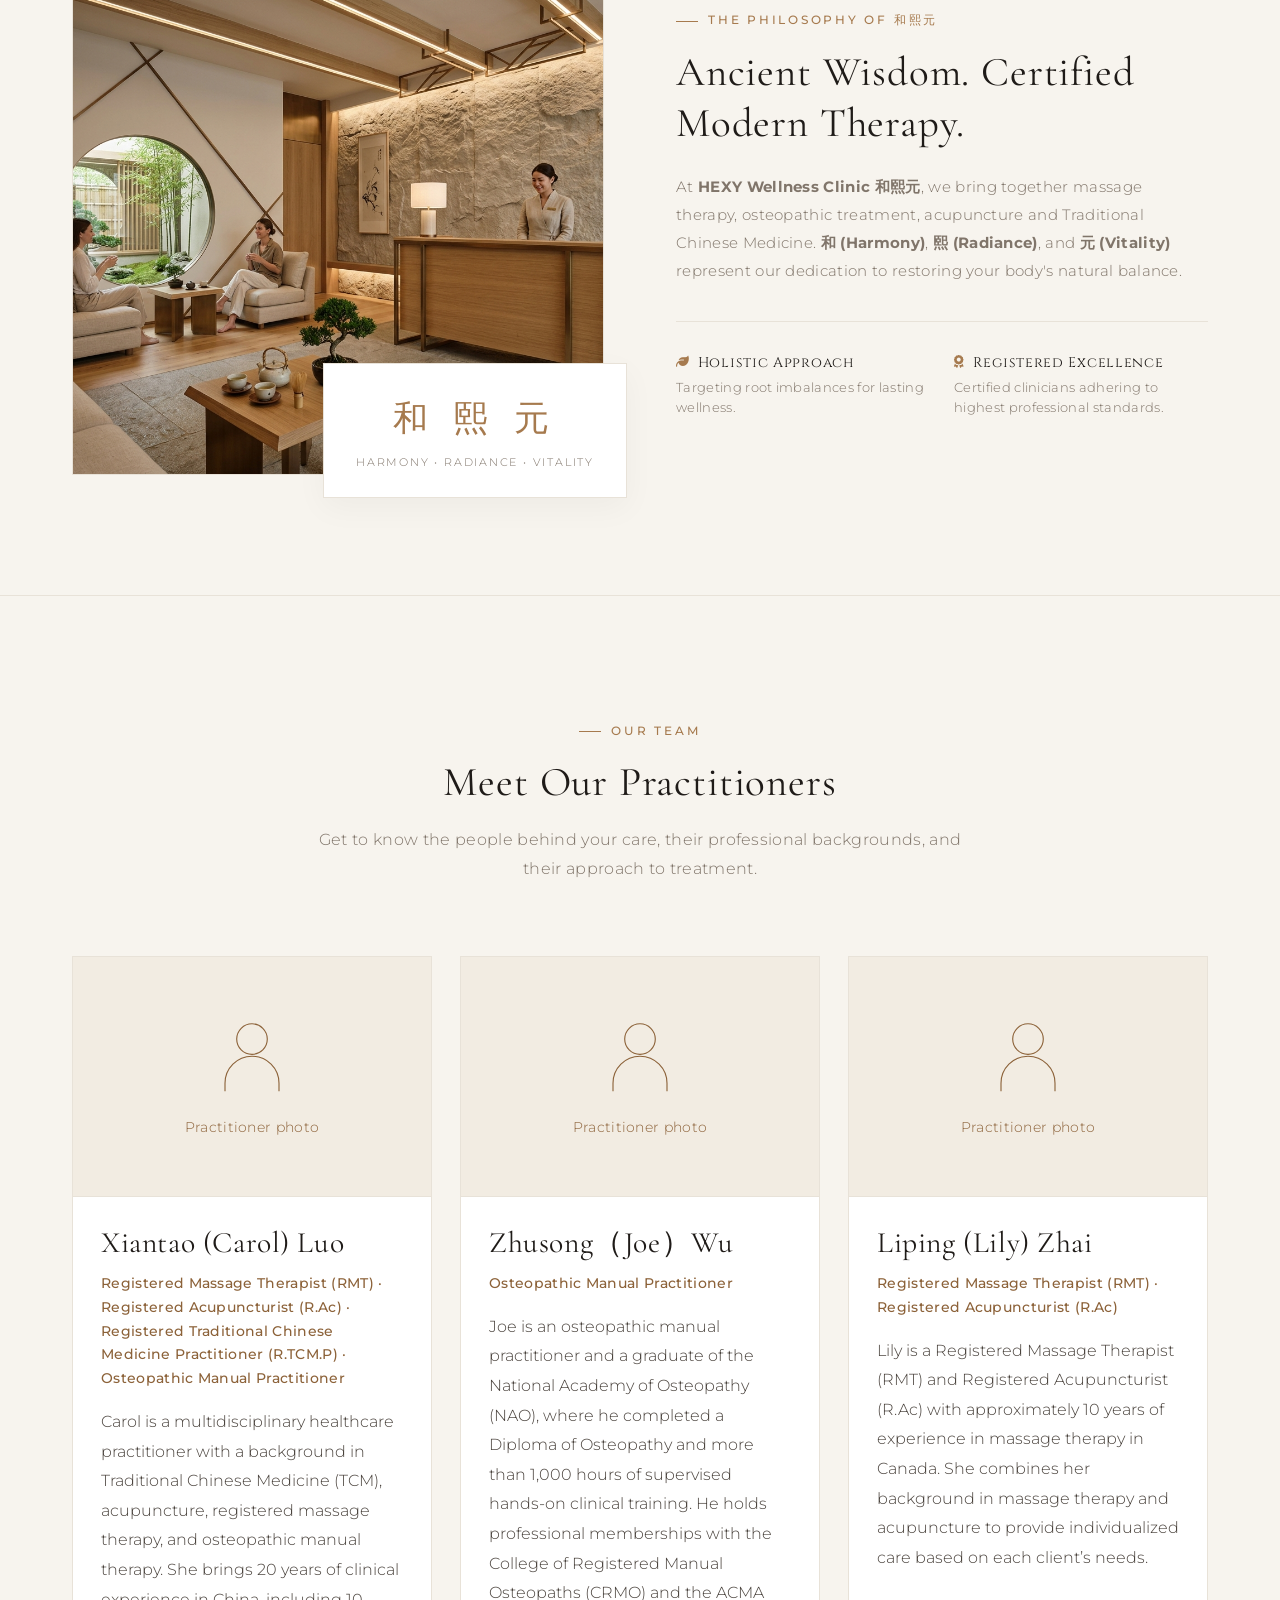
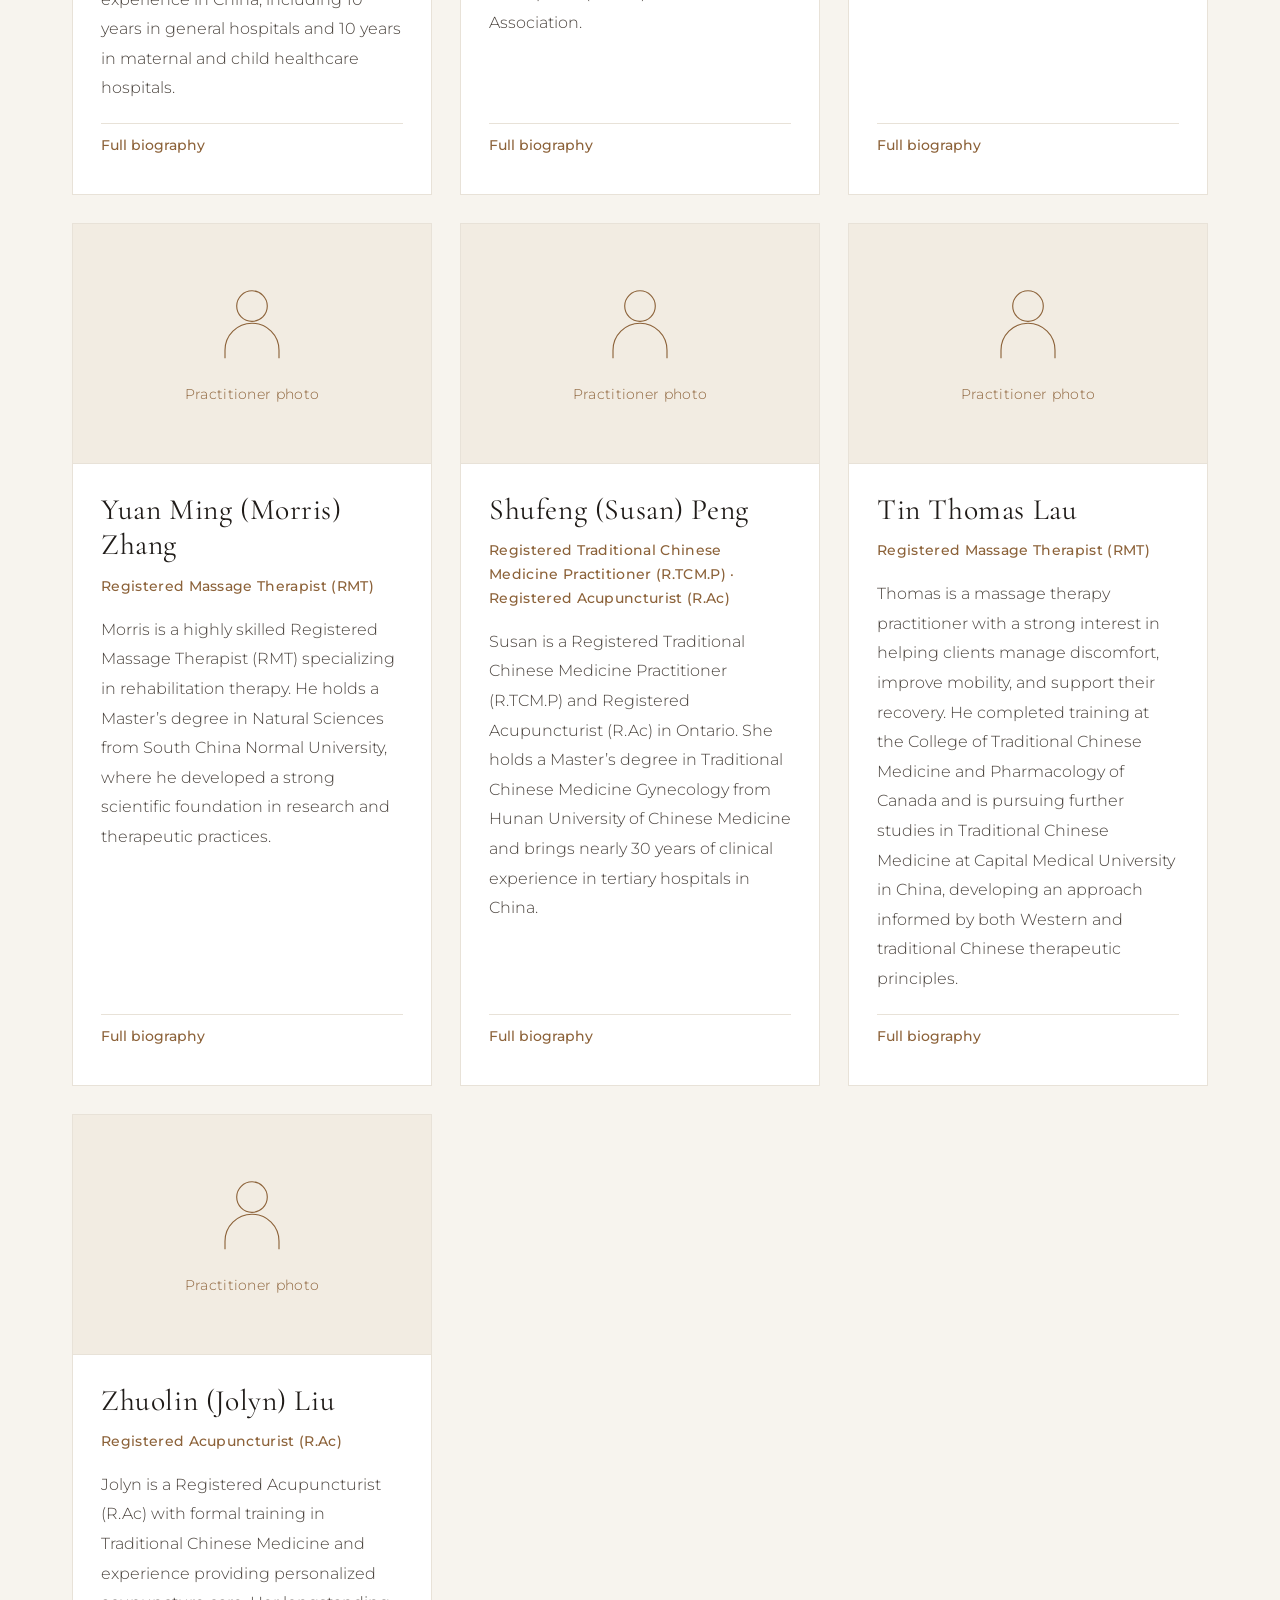
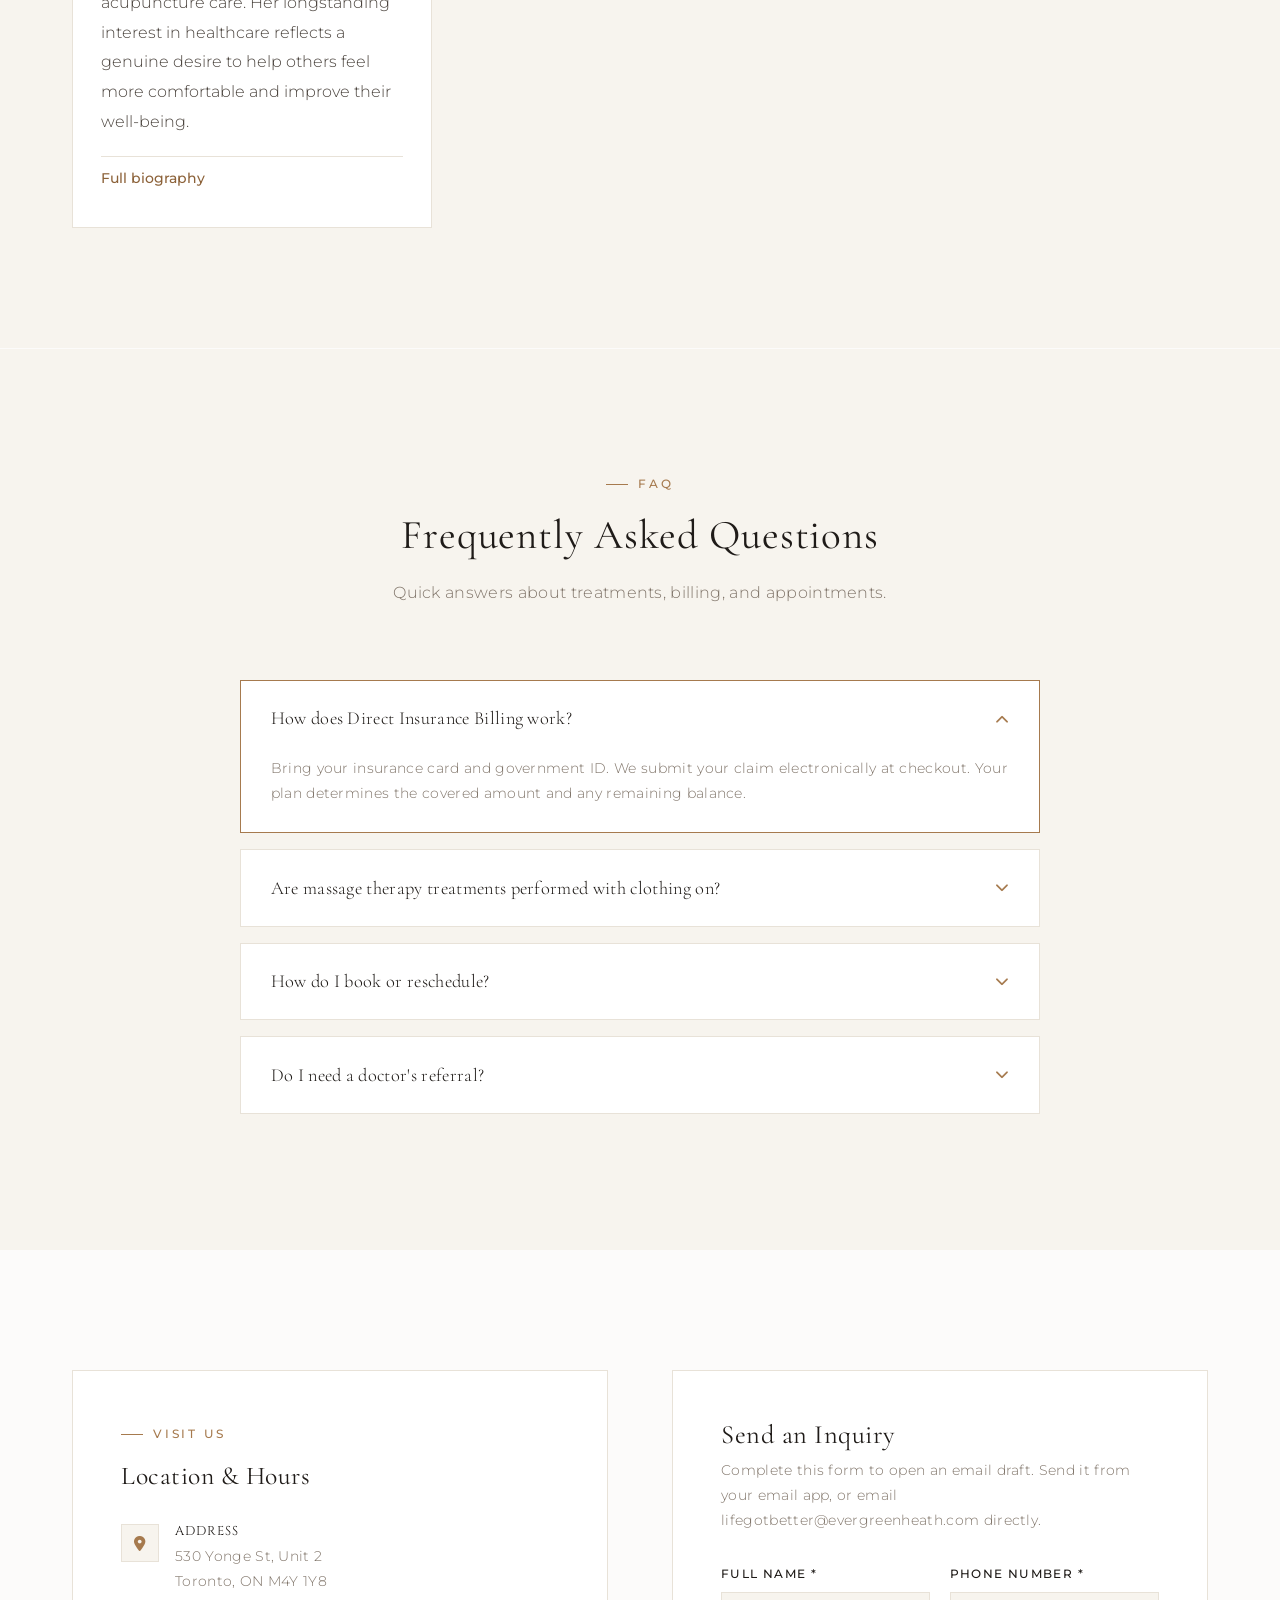
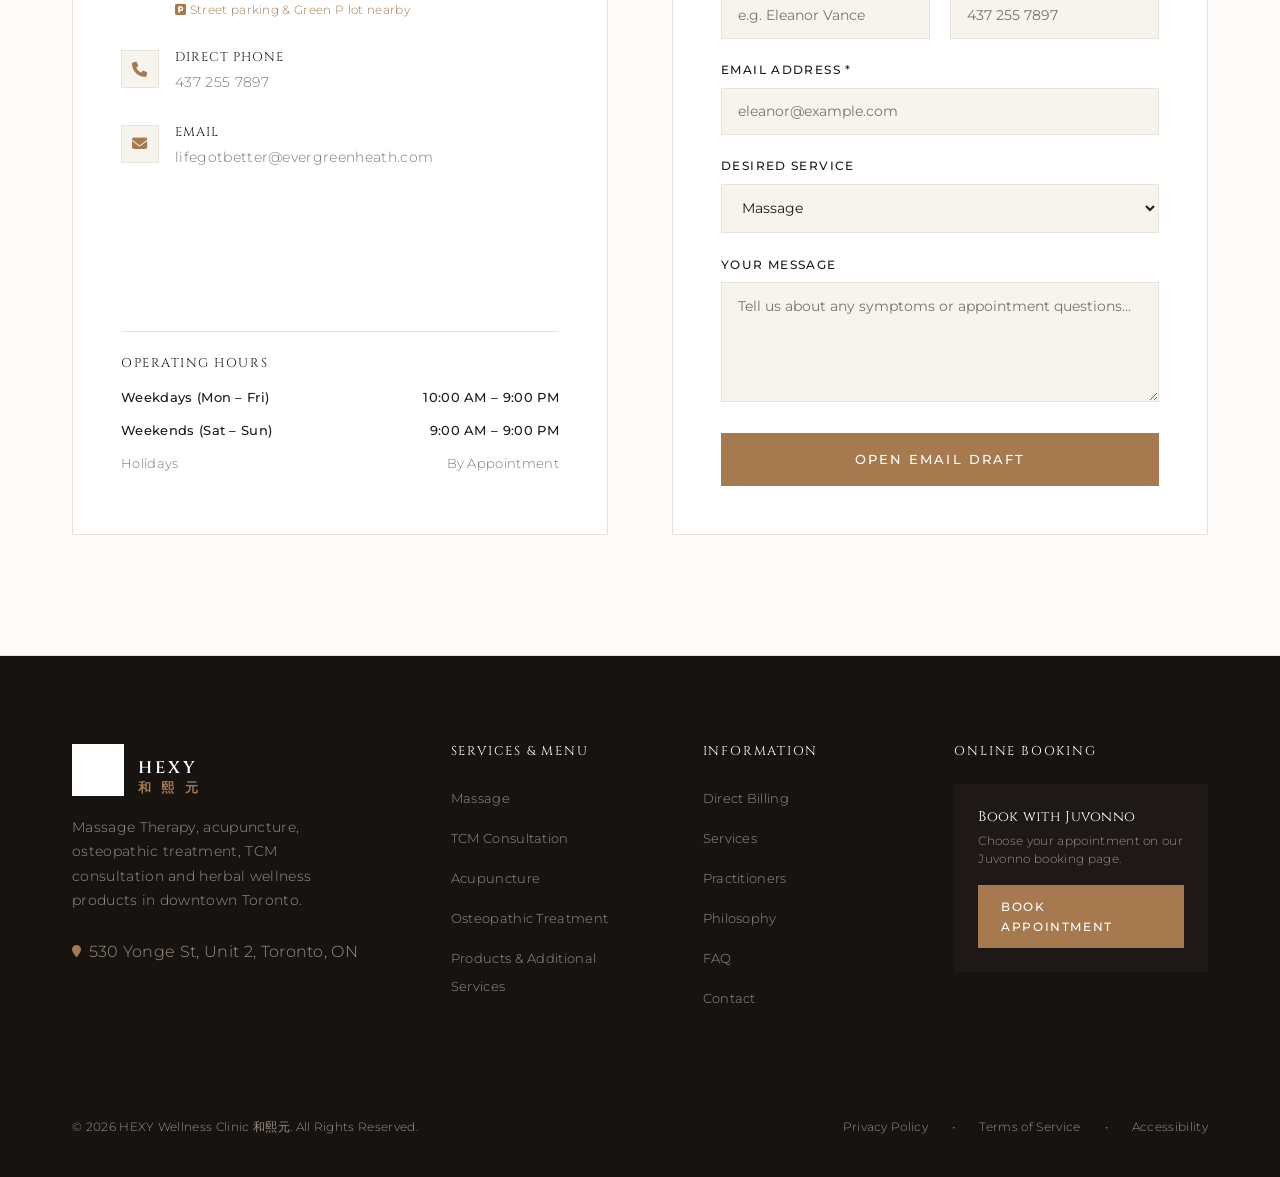
==== commit 713b89f3: "Update practitioner names and bios for accuracy and consistency" ====
--- a/index.html
+++ b/index.html
@@ -625,29 +625,29 @@
         </div>
         <div class="practitioners-grid">
           <article class="practitioner-card" id="practitioner-carol" aria-labelledby="practitioner-carol-name">
-            <!-- Replace this placeholder with an img using class="practitioner-photo" and alt="XianTao (Carol) Luo" when a portrait is available. -->
+            <!-- Replace this placeholder with an img using class="practitioner-photo" and alt="Xiantao (Carol) Luo" when a portrait is available. -->
             <div class="practitioner-photo practitioner-photo-placeholder">
               <svg viewBox="0 0 80 96" fill="none" aria-hidden="true" focusable="false"><circle cx="40" cy="29" r="17"/><path d="M10 87v-9a30 30 0 0 1 60 0v9"/></svg>
               <span data-i18n="practitioner_photo">Practitioner photo</span>
             </div>
             <div class="practitioner-content">
-              <h3 id="practitioner-carol-name">XianTao (Carol) Luo</h3>
+              <h3 id="practitioner-carol-name">Xiantao (Carol) Luo</h3>
               <p class="practitioner-role" data-i18n="practitioner_carol_role">Registered Massage Therapist (RMT) · Registered Acupuncturist (R.Ac) · Registered Traditional Chinese Medicine Practitioner (R.TCM.P) · Osteopathic Manual Practitioner</p>
-              <p class="practitioner-intro" data-i18n="practitioner_carol_intro">Carol Luo is a multidisciplinary healthcare practitioner with a background in Traditional Chinese Medicine (TCM), acupuncture, registered massage therapy, and osteopathic manual therapy. She brings 20 years of clinical experience in China, including 10 years in general hospitals and 10 years in maternal and child healthcare hospitals.</p>
+              <p class="practitioner-intro" data-i18n="practitioner_carol_intro">Carol is a multidisciplinary healthcare practitioner with a background in Traditional Chinese Medicine (TCM), acupuncture, registered massage therapy, and osteopathic manual therapy. She brings 20 years of clinical experience in China, including 10 years in general hospitals and 10 years in maternal and child healthcare hospitals.</p>
               <button type="button" class="practitioner-biography-trigger" aria-haspopup="dialog" aria-controls="practitionerBiography" data-i18n="practitioner_read_more">Full biography</button>
               <div class="practitioner-bio-text" hidden data-i18n="practitioner_carol_bio"><p>After moving to Canada, Carol continued her professional training at Canadian medical and traditional Chinese medicine institutions, as well as the National Academy of Osteopathy. She has also served as a student supervisor at John &amp; Jenny Traditional Chinese Medicine College for four years.</p><p>Influenced by Traditional Chinese Medicine from an early age, Carol combines classical TCM principles with contemporary clinical knowledge. Her approach emphasizes gentle, balanced, and individualized care, drawing on acupuncture, herbal medicine, cupping, gua sha, moxibustion, tuina, and manual therapy as appropriate to each patient.</p><p>Her clinical interests include musculoskeletal pain and mobility concerns, headaches, sleep and digestive concerns, women’s health, and postpartum wellness. Carol is committed to attentive, patient-centered care that supports comfort, functional well-being, and each individual’s health goals.</p></div>
             </div>
           </article>
           <article class="practitioner-card" id="practitioner-joe" aria-labelledby="practitioner-joe-name">
-            <!-- Replace this placeholder with an img using class="practitioner-photo" and alt="Joe Wu" when a portrait is available. -->
+            <!-- Replace this placeholder with an img using class="practitioner-photo" and alt="Zhusong（Joe）Wu" when a portrait is available. -->
             <div class="practitioner-photo practitioner-photo-placeholder">
               <svg viewBox="0 0 80 96" fill="none" aria-hidden="true" focusable="false"><circle cx="40" cy="29" r="17"/><path d="M10 87v-9a30 30 0 0 1 60 0v9"/></svg>
               <span data-i18n="practitioner_photo">Practitioner photo</span>
             </div>
             <div class="practitioner-content">
-              <h3 id="practitioner-joe-name">Joe Wu</h3>
+              <h3 id="practitioner-joe-name">Zhusong（Joe）Wu</h3>
               <p class="practitioner-role" data-i18n="practitioner_joe_role">Osteopathic Manual Practitioner</p>
-              <p class="practitioner-intro" data-i18n="practitioner_joe_intro">Joe Wu is an osteopathic manual practitioner and a graduate of the National Academy of Osteopathy (NAO), where he completed a Diploma of Osteopathy and more than 1,000 hours of supervised hands-on clinical training. He holds professional memberships with the College of Registered Manual Osteopaths (CRMO) and the ACMA Association.</p>
+              <p class="practitioner-intro" data-i18n="practitioner_joe_intro">Joe is an osteopathic manual practitioner and a graduate of the National Academy of Osteopathy (NAO), where he completed a Diploma of Osteopathy and more than 1,000 hours of supervised hands-on clinical training. He holds professional memberships with the College of Registered Manual Osteopaths (CRMO) and the ACMA Association.</p>
               <button type="button" class="practitioner-biography-trigger" aria-haspopup="dialog" aria-controls="practitionerBiography" data-i18n="practitioner_read_more">Full biography</button>
               <div class="practitioner-bio-text" hidden data-i18n="practitioner_joe_bio"><p>Joe focuses on hands-on, individualized care for musculoskeletal discomfort, restricted mobility, postural concerns, and functional recovery. His training includes clinical assessment, soft tissue techniques, joint mobilization, muscle energy techniques, and other gentle manual approaches designed to support mobility and overall physical well-being.</p><p>With a compassionate and patient-centered approach, Joe takes time to understand each client’s concerns, assess their needs, and develop an appropriate treatment plan. He strives to create a comfortable, respectful treatment experience while helping clients work toward improved movement, reduced discomfort, and long-term wellness.</p></div>
             </div>
@@ -661,7 +661,7 @@
             <div class="practitioner-content">
               <h3 id="practitioner-lily-name">Liping (Lily) Zhai</h3>
               <p class="practitioner-role" data-i18n="practitioner_lily_role">Registered Massage Therapist (RMT) · Registered Acupuncturist (R.Ac)</p>
-              <p class="practitioner-intro" data-i18n="practitioner_lily_intro">Lily Zhai is a Registered Massage Therapist (RMT) and Registered Acupuncturist (R.Ac) with approximately 10 years of experience in massage therapy in Canada. She combines her background in massage therapy and acupuncture to provide individualized care based on each client’s needs.</p>
+              <p class="practitioner-intro" data-i18n="practitioner_lily_intro">Lily is a Registered Massage Therapist (RMT) and Registered Acupuncturist (R.Ac) with approximately 10 years of experience in massage therapy in Canada. She combines her background in massage therapy and acupuncture to provide individualized care based on each client’s needs.</p>
               <button type="button" class="practitioner-biography-trigger" aria-haspopup="dialog" aria-controls="practitionerBiography" data-i18n="practitioner_read_more">Full biography</button>
               <div class="practitioner-bio-text" hidden data-i18n="practitioner_lily_bio"><p>Her clinical interests include lower back pain, frozen shoulder, migraines, sleep concerns, and cosmetic acupuncture. In massage therapy, Lily offers therapeutic massage, aromatherapy massage, lymphatic drainage massage, and hot stone massage, tailoring her approach to each client’s needs and preferences.</p><p>Lily emphasizes thorough patient assessments, individualized treatment planning, careful clinical documentation, and adherence to infection prevention and control protocols. She is committed to providing attentive, professional care that supports comfort, mobility, relaxation, and overall well-being.</p></div>
             </div>
@@ -675,7 +675,7 @@
             <div class="practitioner-content">
               <h3 id="practitioner-morris-name">Yuan Ming (Morris) Zhang</h3>
               <p class="practitioner-role" data-i18n="practitioner_morris_role">Registered Massage Therapist (RMT)</p>
-              <p class="practitioner-intro" data-i18n="practitioner_morris_intro">Morris Zhang is a highly skilled Registered Massage Therapist (RMT) specializing in rehabilitation therapy. He holds a Master’s degree in Natural Sciences from South China Normal University, where he developed a strong scientific foundation in research and therapeutic practices.</p>
+              <p class="practitioner-intro" data-i18n="practitioner_morris_intro">Morris is a highly skilled Registered Massage Therapist (RMT) specializing in rehabilitation therapy. He holds a Master’s degree in Natural Sciences from South China Normal University, where he developed a strong scientific foundation in research and therapeutic practices.</p>
               <button type="button" class="practitioner-biography-trigger" aria-haspopup="dialog" aria-controls="practitionerBiography" data-i18n="practitioner_read_more">Full biography</button>
               <div class="practitioner-bio-text" hidden data-i18n="practitioner_morris_bio"><p>With an extensive academic background and several publications in respected academic journals, Morris brings an evidence-informed approach to his clinical practice.</p><p>By combining scientific knowledge with hands-on therapeutic techniques, he focuses on supporting physical recovery, relieving musculoskeletal discomfort, improving mobility, and promoting long-term wellness.</p><p>Morris is committed to delivering personalized, patient-centered care, helping each client achieve their individual rehabilitation and wellness goals.</p></div>
             </div>
@@ -689,7 +689,7 @@
             <div class="practitioner-content">
               <h3 id="practitioner-susan-name">Shufeng (Susan) Peng</h3>
               <p class="practitioner-role" data-i18n="practitioner_susan_role">Registered Traditional Chinese Medicine Practitioner (R.TCM.P) · Registered Acupuncturist (R.Ac)</p>
-              <p class="practitioner-intro" data-i18n="practitioner_susan_intro">Shufeng (Susan) Peng is a Registered Traditional Chinese Medicine Practitioner (R.TCM.P) and Registered Acupuncturist (R.Ac) in Ontario. She holds a Master’s degree in Traditional Chinese Medicine Gynecology from Hunan University of Chinese Medicine and brings nearly 30 years of clinical experience in tertiary hospitals in China.</p>
+              <p class="practitioner-intro" data-i18n="practitioner_susan_intro">Susan is a Registered Traditional Chinese Medicine Practitioner (R.TCM.P) and Registered Acupuncturist (R.Ac) in Ontario. She holds a Master’s degree in Traditional Chinese Medicine Gynecology from Hunan University of Chinese Medicine and brings nearly 30 years of clinical experience in tertiary hospitals in China.</p>
               <button type="button" class="practitioner-biography-trigger" aria-haspopup="dialog" aria-controls="practitionerBiography" data-i18n="practitioner_read_more">Full biography</button>
               <div class="practitioner-bio-text" hidden data-i18n="practitioner_susan_bio"><p>Her practice draws on a broad foundation in Traditional Chinese Medicine, with particular interests in cheek acupuncture, specialized auricular therapies, dietary therapy, pulse assessment, and copper-tool gua sha. Susan integrates acupuncture, Chinese herbal medicine, gua sha, and ear acupoint techniques to develop individualized treatment approaches.</p><p>Her areas of clinical interest include acute and chronic pain, sleep and mood concerns, women’s health, menstrual irregularities, fertility-related concerns, and supportive care for individuals managing chronic health conditions or post-stroke symptoms. She emphasizes thoughtful assessment, personalized care, and clear communication.</p><p>Known for her dedication to professional ethics and compassionate care, Susan strives to build trusting relationships and support each patient’s well-being through an individualized, patient-centered approach.</p></div>
             </div>
@@ -702,8 +702,8 @@
             </div>
             <div class="practitioner-content">
               <h3 id="practitioner-thomas-name">Tin Thomas Lau</h3>
-              <p class="practitioner-role" data-i18n="practitioner_thomas_role">Massage Therapy</p>
-              <p class="practitioner-intro" data-i18n="practitioner_thomas_intro">Thomas Lau is a massage therapy practitioner with a strong interest in helping clients manage discomfort, improve mobility, and support their recovery. He completed training at the College of Traditional Chinese Medicine and Pharmacology of Canada and is pursuing further studies in Traditional Chinese Medicine at Capital Medical University in China, developing an approach informed by both Western and traditional Chinese therapeutic principles.</p>
+              <p class="practitioner-role" data-i18n="practitioner_thomas_role">Registered Massage Therapist (RMT)</p>
+              <p class="practitioner-intro" data-i18n="practitioner_thomas_intro">Thomas is a massage therapy practitioner with a strong interest in helping clients manage discomfort, improve mobility, and support their recovery. He completed training at the College of Traditional Chinese Medicine and Pharmacology of Canada and is pursuing further studies in Traditional Chinese Medicine at Capital Medical University in China, developing an approach informed by both Western and traditional Chinese therapeutic principles.</p>
               <button type="button" class="practitioner-biography-trigger" aria-haspopup="dialog" aria-controls="practitionerBiography" data-i18n="practitioner_read_more">Full biography</button>
               <div class="practitioner-bio-text" hidden data-i18n="practitioner_thomas_bio"><p>His areas of focus include neck, shoulder, and back discomfort; sports-related injuries; work-related muscular tension; chronic pain; headaches; joint concerns; and postpartum recovery. Thomas incorporates Swedish massage, deep tissue techniques, myofascial release, stretching, and Tuina-informed approaches to provide individualized care.</p><p>Each session begins with an assessment of the client’s symptoms, posture, and movement needs. Thomas emphasizes attentive communication, targeted hands-on treatment, and practical aftercare guidance to help clients work toward sustainable improvements in comfort and function.</p></div>
             </div>
@@ -717,7 +717,7 @@
             <div class="practitioner-content">
               <h3 id="practitioner-jolyn-name">Zhuolin (Jolyn) Liu</h3>
               <p class="practitioner-role" data-i18n="practitioner_jolyn_role">Registered Acupuncturist (R.Ac)</p>
-              <p class="practitioner-intro" data-i18n="practitioner_jolyn_intro">Jolyn Liu is a Registered Acupuncturist (R.Ac) with formal training in Traditional Chinese Medicine and experience providing personalized acupuncture care. Her longstanding interest in healthcare reflects a genuine desire to help others feel more comfortable and improve their well-being.</p>
+              <p class="practitioner-intro" data-i18n="practitioner_jolyn_intro">Jolyn is a Registered Acupuncturist (R.Ac) with formal training in Traditional Chinese Medicine and experience providing personalized acupuncture care. Her longstanding interest in healthcare reflects a genuine desire to help others feel more comfortable and improve their well-being.</p>
               <button type="button" class="practitioner-biography-trigger" aria-haspopup="dialog" aria-controls="practitionerBiography" data-i18n="practitioner_read_more">Full biography</button>
               <div class="practitioner-bio-text" hidden data-i18n="practitioner_jolyn_bio"><p>Her interest in acupuncture grew from her own experiences with persistent lower back, neck, and shoulder discomfort. Exploring acupuncture, massage, Tuina, and other approaches deepened her appreciation for individualized care. Helping her father through acupuncture further strengthened her commitment to this field.</p><p>Jolyn provides acupuncture care for concerns such as neck and shoulder tension, lower back pain, sciatica, headaches, knee discomfort, stress, anxiety, sleep difficulties, women’s health, and digestive concerns. She takes time to understand each patient’s symptoms, lifestyle, and daily habits, tailoring her approach to individual needs and offering practical self-care guidance to support ongoing wellness.</p></div>
             </div>
@@ -989,7 +989,7 @@
 
   <!-- Scripts -->
   <script src="js/config.js?v=service-booking-20261119"></script>
-  <script src="js/i18n.js?v=practitioner-modal-20261123"></script>
+  <script src="js/i18n.js?v=practitioner-names-20261123-2"></script>
   <script src="js/main.js?v=practitioner-modal-20261123"></script>
   <script>
     document.getElementById('currentYear').textContent = new Date().getFullYear();
